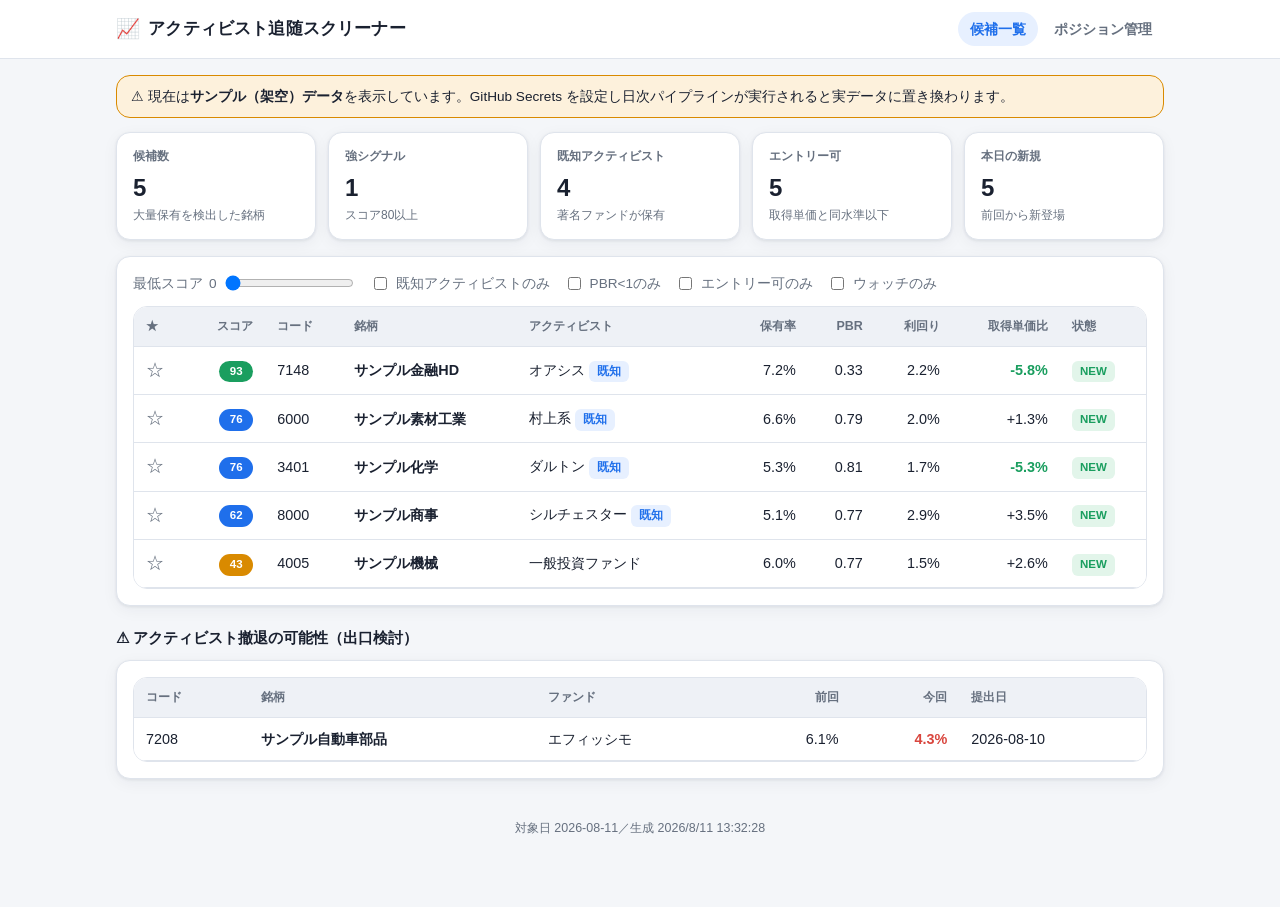
==== docs/index.html @ 2fc183f7 "feat: アクティビスト追随スクリーニング＆ダッシュボード一式 - Python日次パイプライン: EDINET(大量保有)/J-Quants(財務)/Stooq・Yahoo(株価) 取得 - ルー" ====
<!DOCTYPE html>
<html lang="ja">
<head>
  <meta charset="utf-8" />
  <meta name="viewport" content="width=device-width, initial-scale=1" />
  <title>アクティビスト追随スクリーナー</title>
  <link rel="stylesheet" href="./css/styles.css" />
</head>
<body>
  <header class="appbar" id="appbar"></header>
  <main class="wrap">
    <div id="banner"></div>

    <section class="tiles" id="tiles"></section>

    <div class="card">
      <div class="filters">
        <label>最低スコア <span id="scoreVal">0</span>
          <input type="range" id="minScore" min="0" max="100" step="5" value="0" />
        </label>
        <label><input type="checkbox" id="onlyKnown" /> 既知アクティビストのみ</label>
        <label><input type="checkbox" id="onlyPbr" /> PBR&lt;1のみ</label>
        <label><input type="checkbox" id="onlyEntry" /> エントリー可のみ</label>
        <label><input type="checkbox" id="onlyWatch" /> ウォッチのみ</label>
      </div>
      <div class="table-scroll">
        <table id="tbl">
          <thead>
            <tr>
              <th class="l" data-k="star">★</th>
              <th data-k="score">スコア</th>
              <th class="l" data-k="code">コード</th>
              <th class="l" data-k="name">銘柄</th>
              <th class="l" data-k="fund">アクティビスト</th>
              <th data-k="holding_ratio">保有率</th>
              <th data-k="pbr">PBR</th>
              <th data-k="dividend_yield">利回り</th>
              <th data-k="deviation">取得単価比</th>
              <th class="l" data-k="status">状態</th>
            </tr>
          </thead>
          <tbody id="tbody"></tbody>
        </table>
      </div>
      <div id="emptyMsg"></div>
    </div>

    <section id="exits"></section>

    <p class="footer" id="footer"></p>
  </main>

  <script src="./js/app.js"></script>
  <script>
    let DATA = null, ROWS = [], sortKey = "score", sortDir = -1;

    function deviation(c){ return c.derived.deviation_from_acq; }

    function passFilters(c){
      const minScore = +document.getElementById("minScore").value;
      if (c.signal.score < minScore) return false;
      if (document.getElementById("onlyKnown").checked && !c.activist.is_known) return false;
      if (document.getElementById("onlyPbr").checked && !(c.derived.pbr !== null && c.derived.pbr < 1)) return false;
      if (document.getElementById("onlyEntry").checked && !c.signal.filters.entry_ok) return false;
      if (document.getElementById("onlyWatch").checked && !isWatched(c.code)) return false;
      return true;
    }

    function sortRows(rows){
      const get = {
        score: c=>c.signal.score, code: c=>c.code, name: c=>c.name, fund: c=>c.activist.fund,
        holding_ratio: c=>c.activist.holding_ratio||0, pbr: c=>c.derived.pbr??999,
        dividend_yield: c=>c.derived.dividend_yield??999, deviation: c=>deviation(c)??999,
        status: c=>c.status, star: c=>isWatched(c.code)?0:1,
      }[sortKey] || (c=>c.signal.score);
      return rows.slice().sort((a,b)=>{
        const va=get(a), vb=get(b);
        if (va<vb) return -1*sortDir; if (va>vb) return 1*sortDir; return 0;
      });
    }

    function render(){
      const rows = sortRows(ROWS.filter(passFilters));
      const tb = document.getElementById("tbody");
      tb.innerHTML = rows.map(c=>{
        const dev = deviation(c);
        const devTxt = dev===null? "—" : (dev<=0? `<span class="pl-pos">${fmtPct(dev)}</span>` : `+${fmtPct(dev)}`);
        return `<tr data-code="${c.code}">
          <td class="l"><span class="star ${isWatched(c.code)?'on':''}" data-star="${c.code}">${isWatched(c.code)?'★':'☆'}</span></td>
          <td>${scoreBadge(c.signal.score)}</td>
          <td class="l">${c.code}</td>
          <td class="l name">${c.name}</td>
          <td class="l">${c.activist.fund||'—'} ${c.activist.is_known?'<span class="chip known">既知</span>':''}</td>
          <td>${fmtPct(c.activist.holding_ratio)}</td>
          <td>${fmt2(c.derived.pbr)}</td>
          <td>${fmtPct(c.derived.dividend_yield)}</td>
          <td>${devTxt}</td>
          <td class="l">${statusChip(c.status)}</td>
        </tr>`;
      }).join("");
      document.getElementById("emptyMsg").innerHTML = rows.length? "" : `<div class="empty">条件に合う銘柄がありません。フィルタを緩めてください。</div>`;

      tb.querySelectorAll("tr").forEach(tr=>{
        tr.addEventListener("click", e=>{
          if (e.target.dataset.star!==undefined) return;
          location.href = "stock.html?code=" + tr.dataset.code;
        });
      });
      tb.querySelectorAll("[data-star]").forEach(s=>{
        s.addEventListener("click", e=>{ e.stopPropagation(); toggleWatch(s.dataset.star); render(); });
      });
    }

    function renderTiles(){
      const cs = ROWS;
      const strong = cs.filter(c=>c.signal.score>=80).length;
      const known = cs.filter(c=>c.activist.is_known).length;
      const entry = cs.filter(c=>c.signal.filters.entry_ok).length;
      const nu = cs.filter(c=>c.status==='NEW').length;
      document.getElementById("tiles").innerHTML = `
        ${tile("候補数", cs.length, "大量保有を検出した銘柄")}
        ${tile("強シグナル", strong, "スコア80以上")}
        ${tile("既知アクティビスト", known, "著名ファンドが保有")}
        ${tile("エントリー可", entry, "取得単価と同水準以下")}
        ${tile("本日の新規", nu, "前回から新登場")}`;
    }
    function tile(k,v,sub){ return `<div class="tile"><div class="k">${k}</div><div class="v">${v}</div><div class="sub">${sub}</div></div>`; }

    function renderExits(){
      const ex = DATA.activist_exits||[];
      if(!ex.length){ document.getElementById("exits").innerHTML=""; return; }
      document.getElementById("exits").innerHTML = `
        <div class="section-title">⚠ アクティビスト撤退の可能性（出口検討）</div>
        <div class="card"><div class="table-scroll"><table>
          <thead><tr><th class="l">コード</th><th class="l">銘柄</th><th class="l">ファンド</th><th>前回</th><th>今回</th><th class="l">提出日</th></tr></thead>
          <tbody>${ex.map(e=>`<tr><td class="l">${e.code}</td><td class="l name">${e.name}</td><td class="l">${e.fund}</td><td>${fmtPct(e.prev_ratio)}</td><td><span class="pl-neg">${fmtPct(e.new_ratio)}</span></td><td class="l">${e.filing_date||'—'}</td></tr>`).join("")}</tbody>
        </table></div></div>`;
    }

    function bindFilters(){
      const ids=["onlyKnown","onlyPbr","onlyEntry","onlyWatch"];
      ids.forEach(id=>document.getElementById(id).addEventListener("change", render));
      const ms=document.getElementById("minScore");
      ms.addEventListener("input", ()=>{ document.getElementById("scoreVal").textContent=ms.value; render(); });
      document.querySelectorAll("#tbl thead th").forEach(th=>{
        th.addEventListener("click", ()=>{
          const k=th.dataset.k; if(k===sortKey) sortDir*=-1; else { sortKey=k; sortDir=(k==='code'||k==='name'||k==='fund'||k==='status')?1:-1; }
          render();
        });
      });
    }

    (async ()=>{
      renderHeader("index.html");
      try {
        DATA = await loadData();
        ROWS = DATA.candidates || [];
        document.getElementById("banner").innerHTML = sampleBanner(DATA);
        renderTiles(); renderExits(); bindFilters(); render();
        document.getElementById("footer").textContent =
          `対象日 ${DATA.as_of_date}／生成 ${new Date(DATA.generated_at).toLocaleString("ja-JP")}`;
      } catch(err){
        document.getElementById("banner").innerHTML = `<div class="banner info">データを読み込めませんでした。日次パイプラインがまだ実行されていない可能性があります。（${err.message}）</div>`;
      }
    })();
  </script>
</body>
</html>
---- docs/css/styles.css ----
/* ===== デザイントークン（ライト） ===== */
:root {
  --bg: #f4f6f9;
  --surface: #ffffff;
  --surface-2: #eef1f6;
  --border: #dfe4ec;
  --text: #1a2130;
  --text-muted: #66707f;
  --accent: #1f6feb;
  --accent-weak: #e7f0ff;
  --good: #1a9e5f;
  --good-weak: #e2f5ea;
  --warn: #d98a00;
  --warn-weak: #fdf1dc;
  --bad: #d9463e;
  --bad-weak: #fbe6e5;
  --shadow: 0 1px 3px rgba(20, 30, 50, .08), 0 4px 16px rgba(20, 30, 50, .05);
  --radius: 14px;
  --maxw: 1080px;
}
@media (prefers-color-scheme: dark) {
  :root:not([data-theme="light"]) {
    --bg: #0d1117;
    --surface: #161b22;
    --surface-2: #1c232d;
    --border: #2b333d;
    --text: #e6edf3;
    --text-muted: #8b97a6;
    --accent: #4c8dff;
    --accent-weak: #17263f;
    --good: #3fb984;
    --good-weak: #12271d;
    --warn: #e0a53a;
    --warn-weak: #2a2213;
    --bad: #f0655d;
    --bad-weak: #2a1614;
    --shadow: 0 1px 3px rgba(0, 0, 0, .4), 0 6px 20px rgba(0, 0, 0, .3);
  }
}
:root[data-theme="dark"] {
  --bg: #0d1117;
  --surface: #161b22;
  --surface-2: #1c232d;
  --border: #2b333d;
  --text: #e6edf3;
  --text-muted: #8b97a6;
  --accent: #4c8dff;
  --accent-weak: #17263f;
  --good: #3fb984;
  --good-weak: #12271d;
  --warn: #e0a53a;
  --warn-weak: #2a2213;
  --bad: #f0655d;
  --bad-weak: #2a1614;
  --shadow: 0 1px 3px rgba(0, 0, 0, .4), 0 6px 20px rgba(0, 0, 0, .3);
}

* { box-sizing: border-box; }
html, body { margin: 0; padding: 0; }
body {
  background: var(--bg);
  color: var(--text);
  font-family: -apple-system, BlinkMacSystemFont, "Hiragino Sans", "Noto Sans JP", "Segoe UI", Roboto, sans-serif;
  line-height: 1.55;
  -webkit-text-size-adjust: 100%;
}
a { color: var(--accent); text-decoration: none; }
a:hover { text-decoration: underline; }

/* ===== ヘッダ ===== */
.appbar {
  position: sticky; top: 0; z-index: 20;
  background: var(--surface);
  border-bottom: 1px solid var(--border);
  backdrop-filter: saturate(1.4) blur(6px);
}
.appbar-inner {
  max-width: var(--maxw); margin: 0 auto; padding: 12px 16px;
  display: flex; align-items: center; gap: 12px; flex-wrap: wrap;
}
.brand { font-weight: 800; font-size: 1.05rem; letter-spacing: .01em; display: flex; align-items: center; gap: 8px; }
.brand .logo { font-size: 1.2rem; }
.nav { display: flex; gap: 4px; margin-left: auto; flex-wrap: wrap; }
.nav a {
  padding: 6px 12px; border-radius: 999px; color: var(--text-muted);
  font-size: .9rem; font-weight: 600;
}
.nav a.active { background: var(--accent-weak); color: var(--accent); }
.nav a:hover { text-decoration: none; background: var(--surface-2); }

.wrap { max-width: var(--maxw); margin: 0 auto; padding: 16px; }

/* ===== 概況タイル ===== */
.tiles { display: grid; grid-template-columns: repeat(auto-fit, minmax(150px, 1fr)); gap: 12px; margin-bottom: 16px; }
.tile { background: var(--surface); border: 1px solid var(--border); border-radius: var(--radius); padding: 14px 16px; box-shadow: var(--shadow); }
.tile .k { color: var(--text-muted); font-size: .78rem; font-weight: 600; }
.tile .v { font-size: 1.5rem; font-weight: 800; margin-top: 2px; }
.tile .sub { color: var(--text-muted); font-size: .75rem; }

/* ===== バナー ===== */
.banner { border-radius: var(--radius); padding: 10px 14px; font-size: .85rem; margin-bottom: 14px; border: 1px solid var(--border); }
.banner.sample { background: var(--warn-weak); border-color: var(--warn); color: var(--text); }
.banner.info { background: var(--accent-weak); border-color: var(--accent); }

/* ===== カード ===== */
.card { background: var(--surface); border: 1px solid var(--border); border-radius: var(--radius); box-shadow: var(--shadow); padding: 16px; margin-bottom: 16px; }
.card h2 { margin: 0 0 12px; font-size: 1rem; }
.section-title { font-size: .95rem; font-weight: 700; margin: 20px 0 10px; color: var(--text); }

/* ===== フィルタバー ===== */
.filters { display: flex; flex-wrap: wrap; gap: 10px 14px; align-items: center; margin-bottom: 12px; }
.filters label { font-size: .85rem; color: var(--text-muted); display: inline-flex; align-items: center; gap: 6px; }
.filters input[type="range"] { vertical-align: middle; }
.filters select, .filters input[type="number"], .field input, .field select {
  background: var(--surface); color: var(--text); border: 1px solid var(--border);
  border-radius: 8px; padding: 6px 8px; font-size: .9rem;
}

/* ===== テーブル ===== */
.table-scroll { overflow-x: auto; border-radius: var(--radius); border: 1px solid var(--border); }
table { width: 100%; border-collapse: collapse; background: var(--surface); font-size: .9rem; }
th, td { padding: 10px 12px; text-align: right; white-space: nowrap; border-bottom: 1px solid var(--border); }
th:first-child, td:first-child, th.l, td.l { text-align: left; }
thead th { background: var(--surface-2); color: var(--text-muted); font-size: .78rem; font-weight: 700; position: sticky; top: 0; cursor: pointer; user-select: none; }
tbody tr { cursor: pointer; }
tbody tr:hover { background: var(--surface-2); }
td.name { font-weight: 600; }
.muted { color: var(--text-muted); }

/* ===== バッジ ===== */
.badge { display: inline-block; padding: 2px 8px; border-radius: 999px; font-size: .72rem; font-weight: 700; }
.score-badge { min-width: 34px; text-align: center; color: #fff; }
.chip { display: inline-block; padding: 2px 8px; border-radius: 6px; font-size: .72rem; font-weight: 700; background: var(--surface-2); color: var(--text-muted); }
.chip.known { background: var(--accent-weak); color: var(--accent); }
.chip.new { background: var(--good-weak); color: var(--good); }
.chip.changed { background: var(--warn-weak); color: var(--warn); }
.chip.exit { background: var(--bad-weak); color: var(--bad); }
.chip.ok { background: var(--good-weak); color: var(--good); }
.chip.ng { background: var(--surface-2); color: var(--text-muted); }

/* ===== 詳細ページ ===== */
.detail-head { display: flex; align-items: baseline; gap: 12px; flex-wrap: wrap; margin-bottom: 4px; }
.detail-head .code { color: var(--text-muted); font-weight: 700; }
.detail-head h1 { font-size: 1.4rem; margin: 0; }
.metrics { display: grid; grid-template-columns: repeat(auto-fit, minmax(140px, 1fr)); gap: 12px; }
.metric { background: var(--surface-2); border-radius: 10px; padding: 12px; }
.metric .k { font-size: .75rem; color: var(--text-muted); font-weight: 600; }
.metric .v { font-size: 1.25rem; font-weight: 800; }
.reasons { list-style: none; padding: 0; margin: 0; }
.reasons li { padding: 8px 12px; background: var(--good-weak); border-left: 3px solid var(--good); border-radius: 6px; margin-bottom: 6px; font-size: .9rem; }
.kv { display: grid; grid-template-columns: max-content 1fr; gap: 6px 16px; font-size: .9rem; }
.kv dt { color: var(--text-muted); }
.kv dd { margin: 0; font-weight: 600; }

/* ===== ボタン・フォーム ===== */
.btn { display: inline-flex; align-items: center; gap: 6px; background: var(--accent); color: #fff; border: none; border-radius: 8px; padding: 8px 14px; font-weight: 700; font-size: .9rem; cursor: pointer; }
.btn:hover { filter: brightness(1.05); text-decoration: none; }
.btn.secondary { background: var(--surface-2); color: var(--text); border: 1px solid var(--border); }
.btn.small { padding: 4px 10px; font-size: .8rem; }
.field { display: flex; flex-direction: column; gap: 4px; }
.field label { font-size: .78rem; color: var(--text-muted); font-weight: 600; }
.form-grid { display: grid; grid-template-columns: repeat(auto-fit, minmax(120px, 1fr)); gap: 12px; align-items: end; }

.star { cursor: pointer; color: var(--text-muted); font-size: 1.1rem; }
.star.on { color: var(--warn); }

.empty { text-align: center; color: var(--text-muted); padding: 40px 16px; }
.footer { text-align: center; color: var(--text-muted); font-size: .78rem; padding: 24px 16px 40px; }
.pl-pos { color: var(--good); font-weight: 700; }
.pl-neg { color: var(--bad); font-weight: 700; }

canvas { max-width: 100%; }
@media (max-width: 640px) {
  .nav a { padding: 6px 10px; font-size: .82rem; }
  .brand { font-size: .95rem; }
}
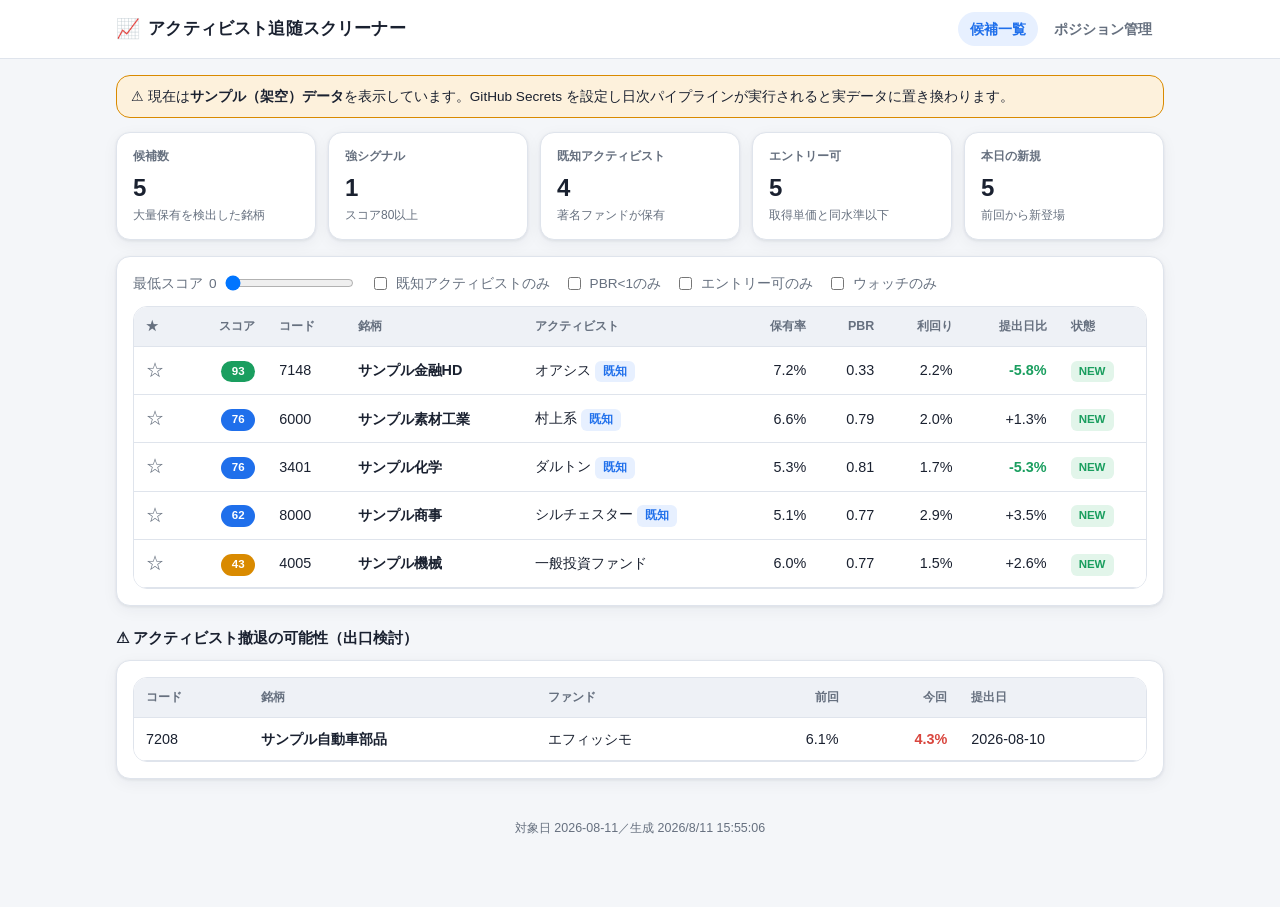
==== commit 64f8a930: "feat: 価格チャートに大量保有の提出タイミングを可視化 - 約1年の日次価格履歴を取得・保存(prices.py)、提出日株価と現在との差分を計算 - 詳細ページをSVGチャート化: 株価推移＋提" ====
--- a/docs/index.html
+++ b/docs/index.html
@@ -35,7 +35,7 @@
               <th data-k="holding_ratio">保有率</th>
               <th data-k="pbr">PBR</th>
               <th data-k="dividend_yield">利回り</th>
-              <th data-k="deviation">取得単価比</th>
+              <th data-k="deviation">提出日比</th>
               <th class="l" data-k="status">状態</th>
             </tr>
           </thead>
@@ -54,7 +54,7 @@
   <script>
     let DATA = null, ROWS = [], sortKey = "score", sortDir = -1;
 
-    function deviation(c){ return c.derived.deviation_from_acq; }
+    function deviation(c){ return c.derived.deviation_from_filing; }
 
     function passFilters(c){
       const minScore = +document.getElementById("minScore").value;
--- a/docs/css/styles.css
+++ b/docs/css/styles.css
@@ -170,6 +170,27 @@
 .pl-neg { color: var(--bad); font-weight: 700; }
 
 canvas { max-width: 100%; }
+
+/* ===== 価格チャート周り ===== */
+.filing-summary { display: grid; grid-template-columns: repeat(auto-fit, minmax(120px, 1fr)); gap: 10px; margin-bottom: 8px; }
+.fs-item { background: var(--surface-2); border-radius: 10px; padding: 10px 12px; }
+.fs-item .k { font-size: .72rem; color: var(--text-muted); font-weight: 600; }
+.fs-item .v { font-size: 1.15rem; font-weight: 800; }
+.chart-scroll { width: 100%; overflow-x: auto; }
+.chart-scroll svg { min-width: 520px; display: block; }
+.legend { display: flex; flex-wrap: wrap; gap: 14px; margin-top: 10px; font-size: .78rem; color: var(--text-muted); }
+.legend .lg { display: inline-flex; align-items: center; gap: 6px; }
+.legend .sw { width: 16px; height: 3px; border-radius: 2px; display: inline-block; }
+.legend .sw.dash { background-image: repeating-linear-gradient(90deg, currentColor 0 4px, transparent 4px 7px); }
+
+/* ===== サブスコア横棒 ===== */
+.bars { display: flex; flex-direction: column; gap: 6px; }
+.bar-row { display: grid; grid-template-columns: 92px 1fr 28px; align-items: center; gap: 8px; font-size: .82rem; }
+.bar-row .bl { color: var(--text-muted); }
+.bar-row .bt { background: var(--surface-2); border-radius: 6px; height: 10px; overflow: hidden; }
+.bar-row .bf { display: block; height: 100%; background: var(--accent); border-radius: 6px; }
+.bar-row .bv { text-align: right; font-weight: 700; color: var(--text-muted); }
+
 @media (max-width: 640px) {
   .nav a { padding: 6px 10px; font-size: .82rem; }
   .brand { font-size: .95rem; }
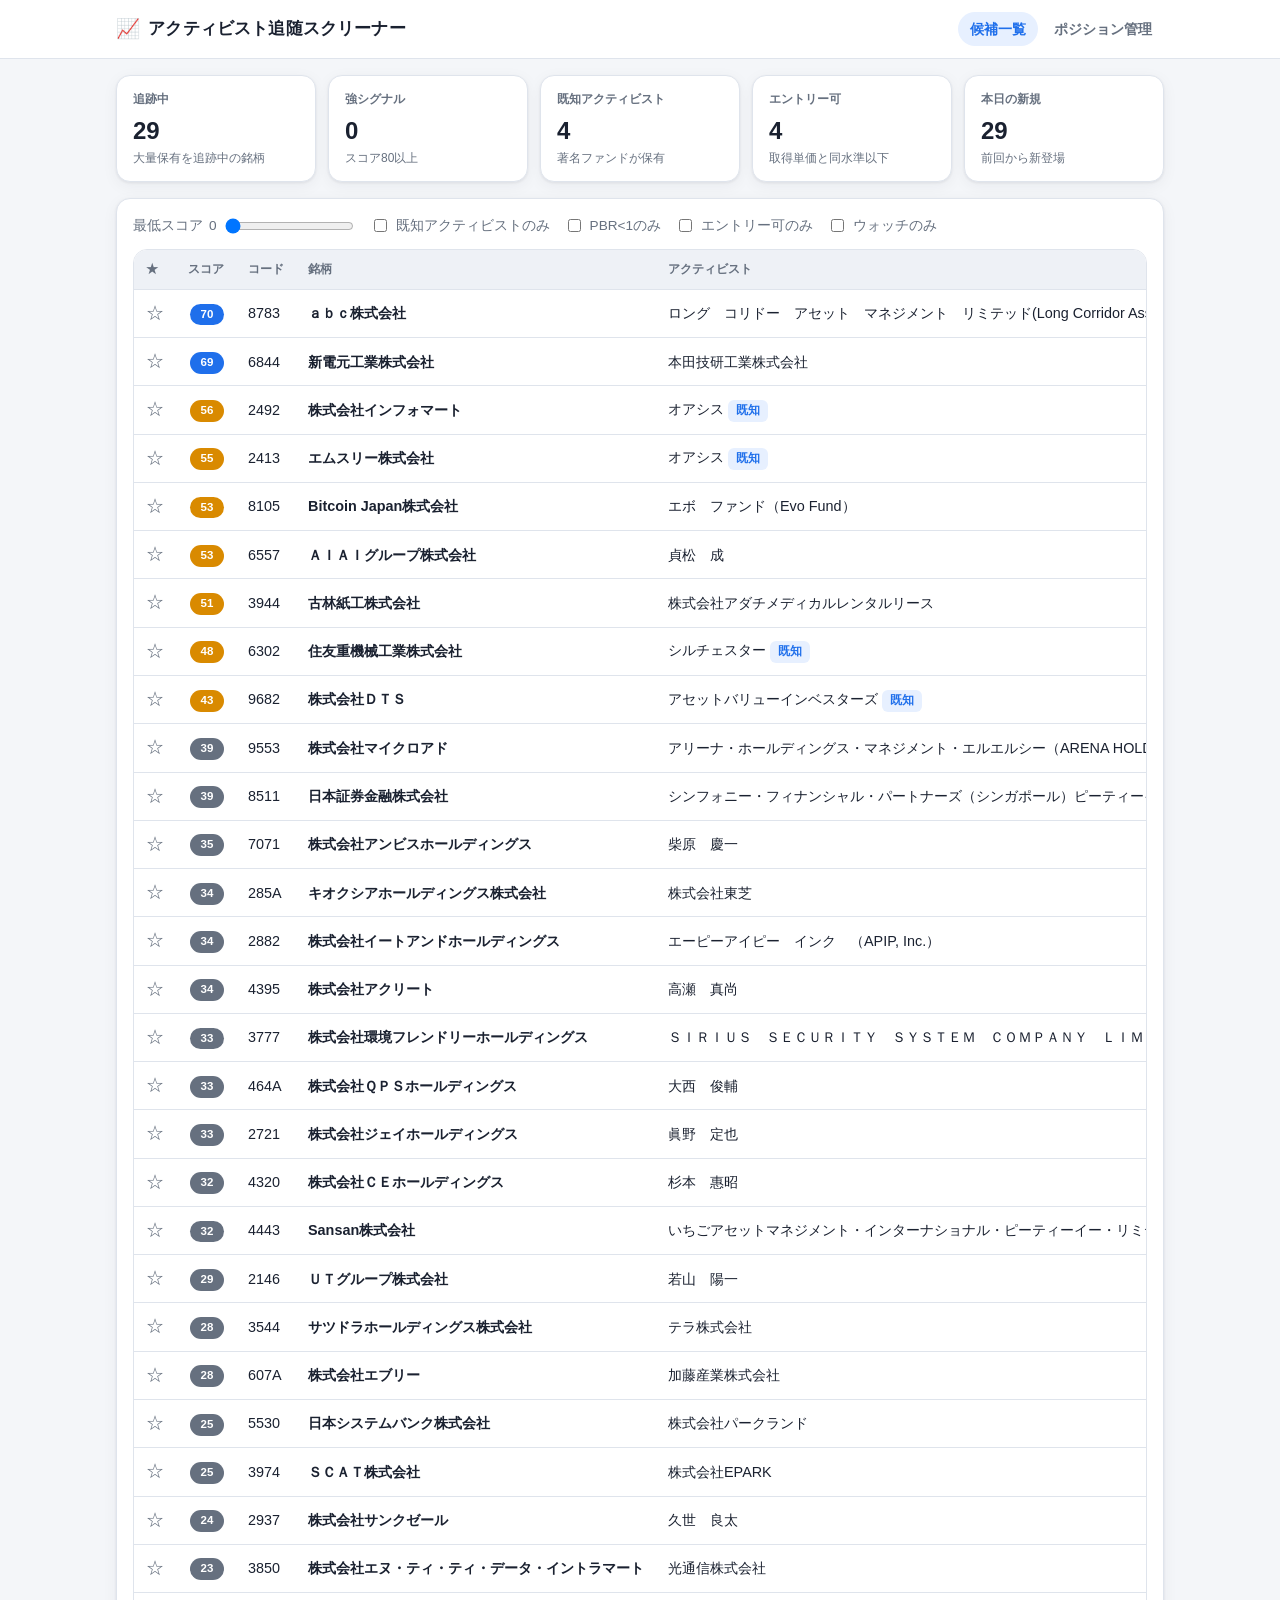
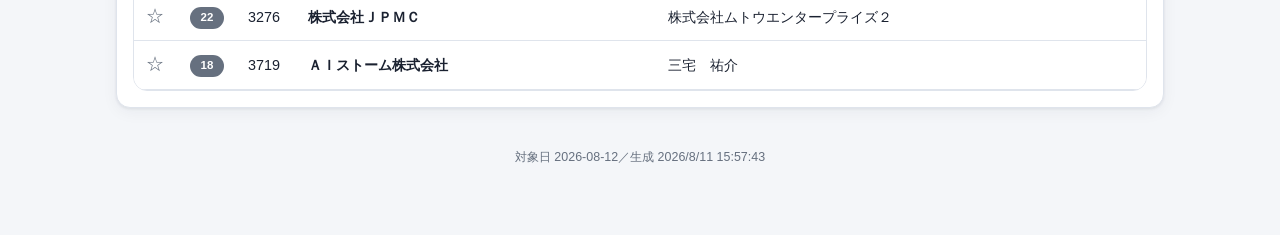
==== commit a8a6af2e: "feat: 大量保有銘柄の追跡継続（提出後90日）で取得水準への接近を可視化 - 永続ストア docs/data/tracked.json を新設(track.py)。提出日の株価を固定し   現在値" ====
--- a/docs/index.html
+++ b/docs/index.html
@@ -118,7 +118,7 @@
       const entry = cs.filter(c=>c.signal.filters.entry_ok).length;
       const nu = cs.filter(c=>c.status==='NEW').length;
       document.getElementById("tiles").innerHTML = `
-        ${tile("候補数", cs.length, "大量保有を検出した銘柄")}
+        ${tile("追跡中", cs.length, "大量保有を追跡中の銘柄")}
         ${tile("強シグナル", strong, "スコア80以上")}
         ${tile("既知アクティビスト", known, "著名ファンドが保有")}
         ${tile("エントリー可", entry, "取得単価と同水準以下")}
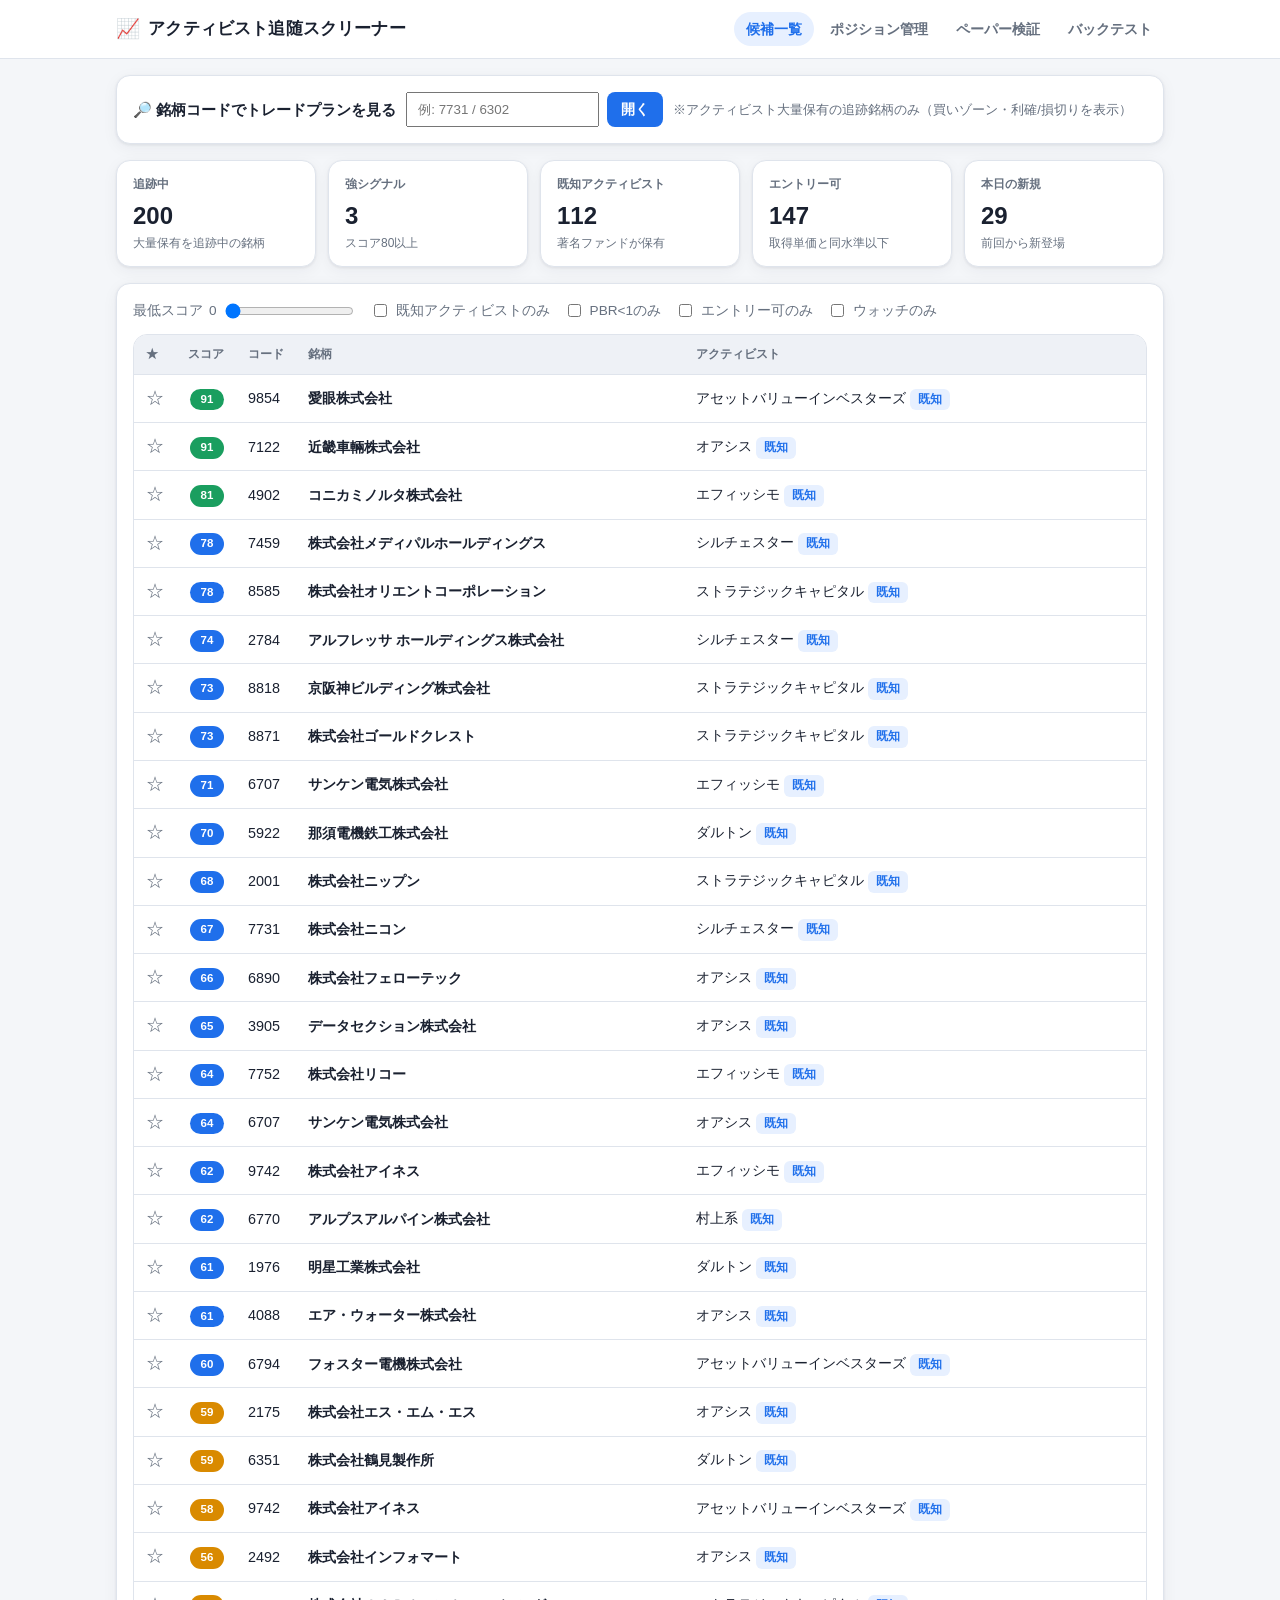
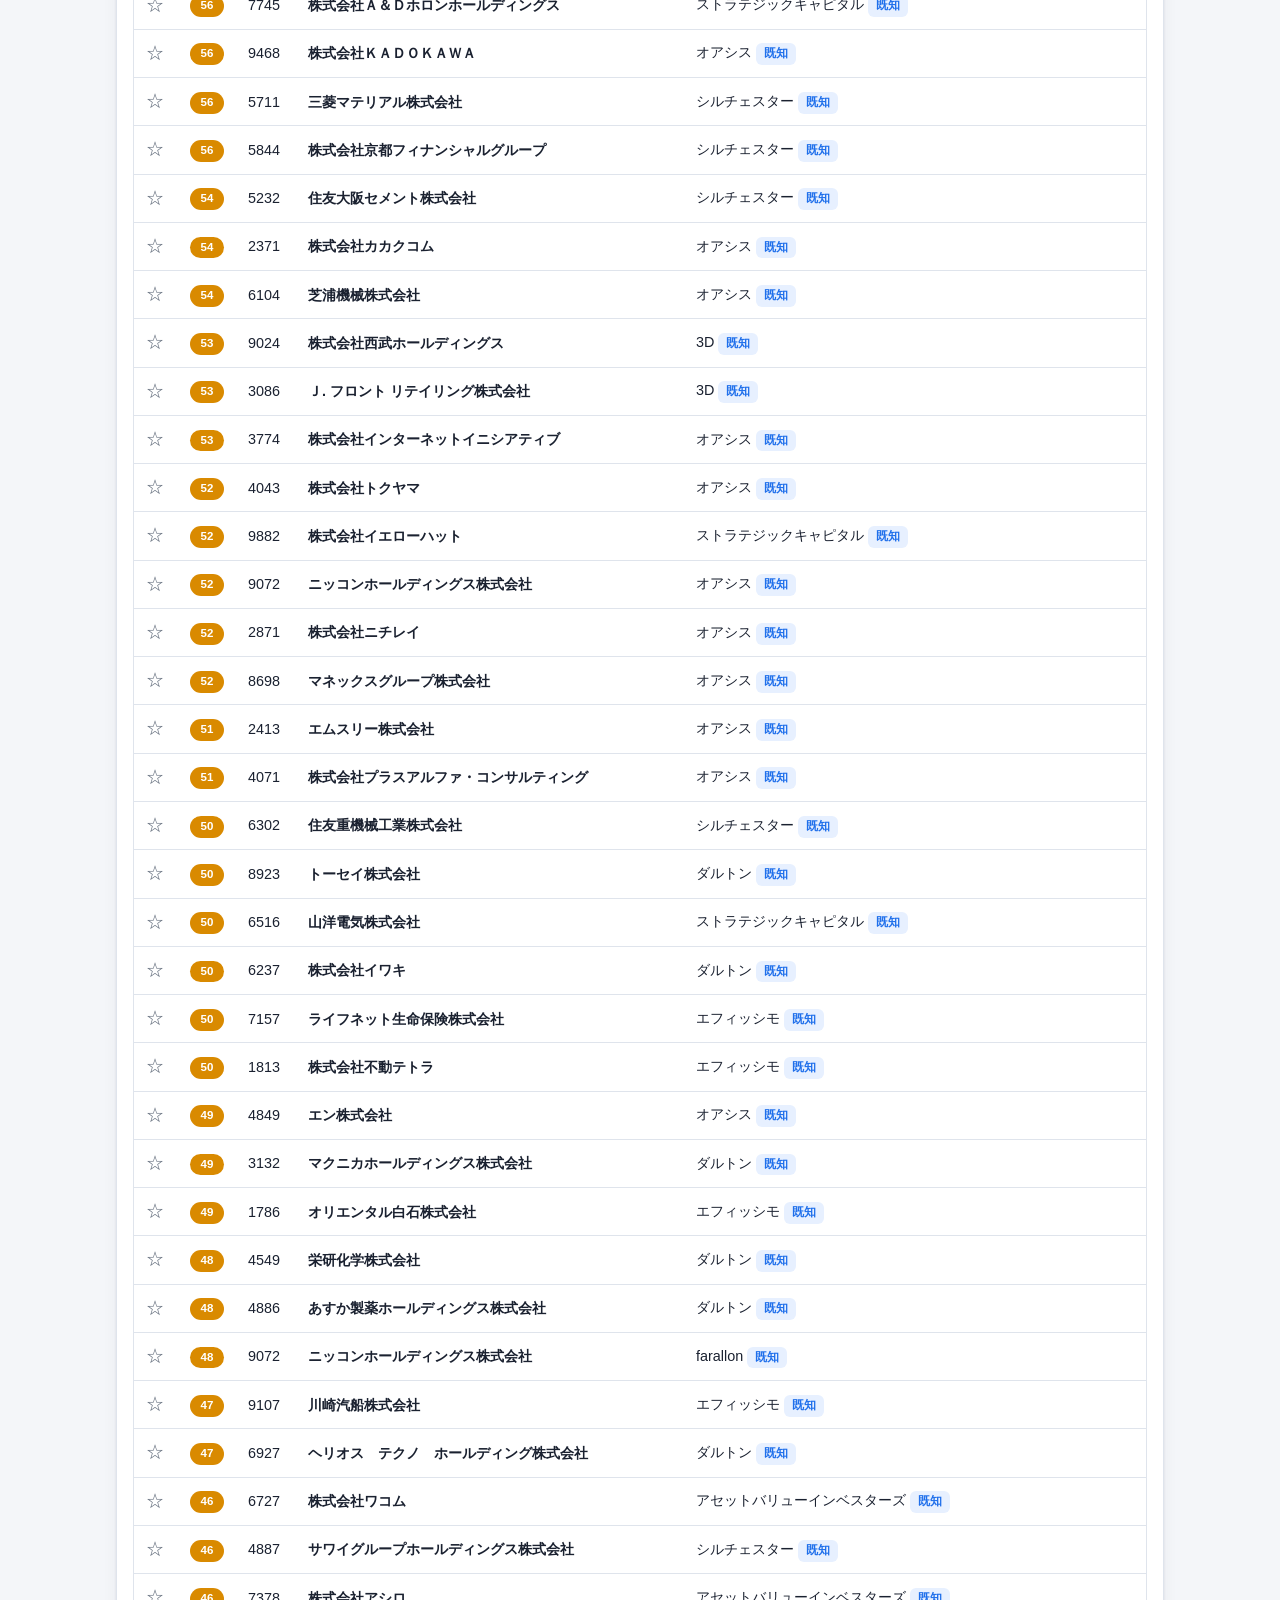
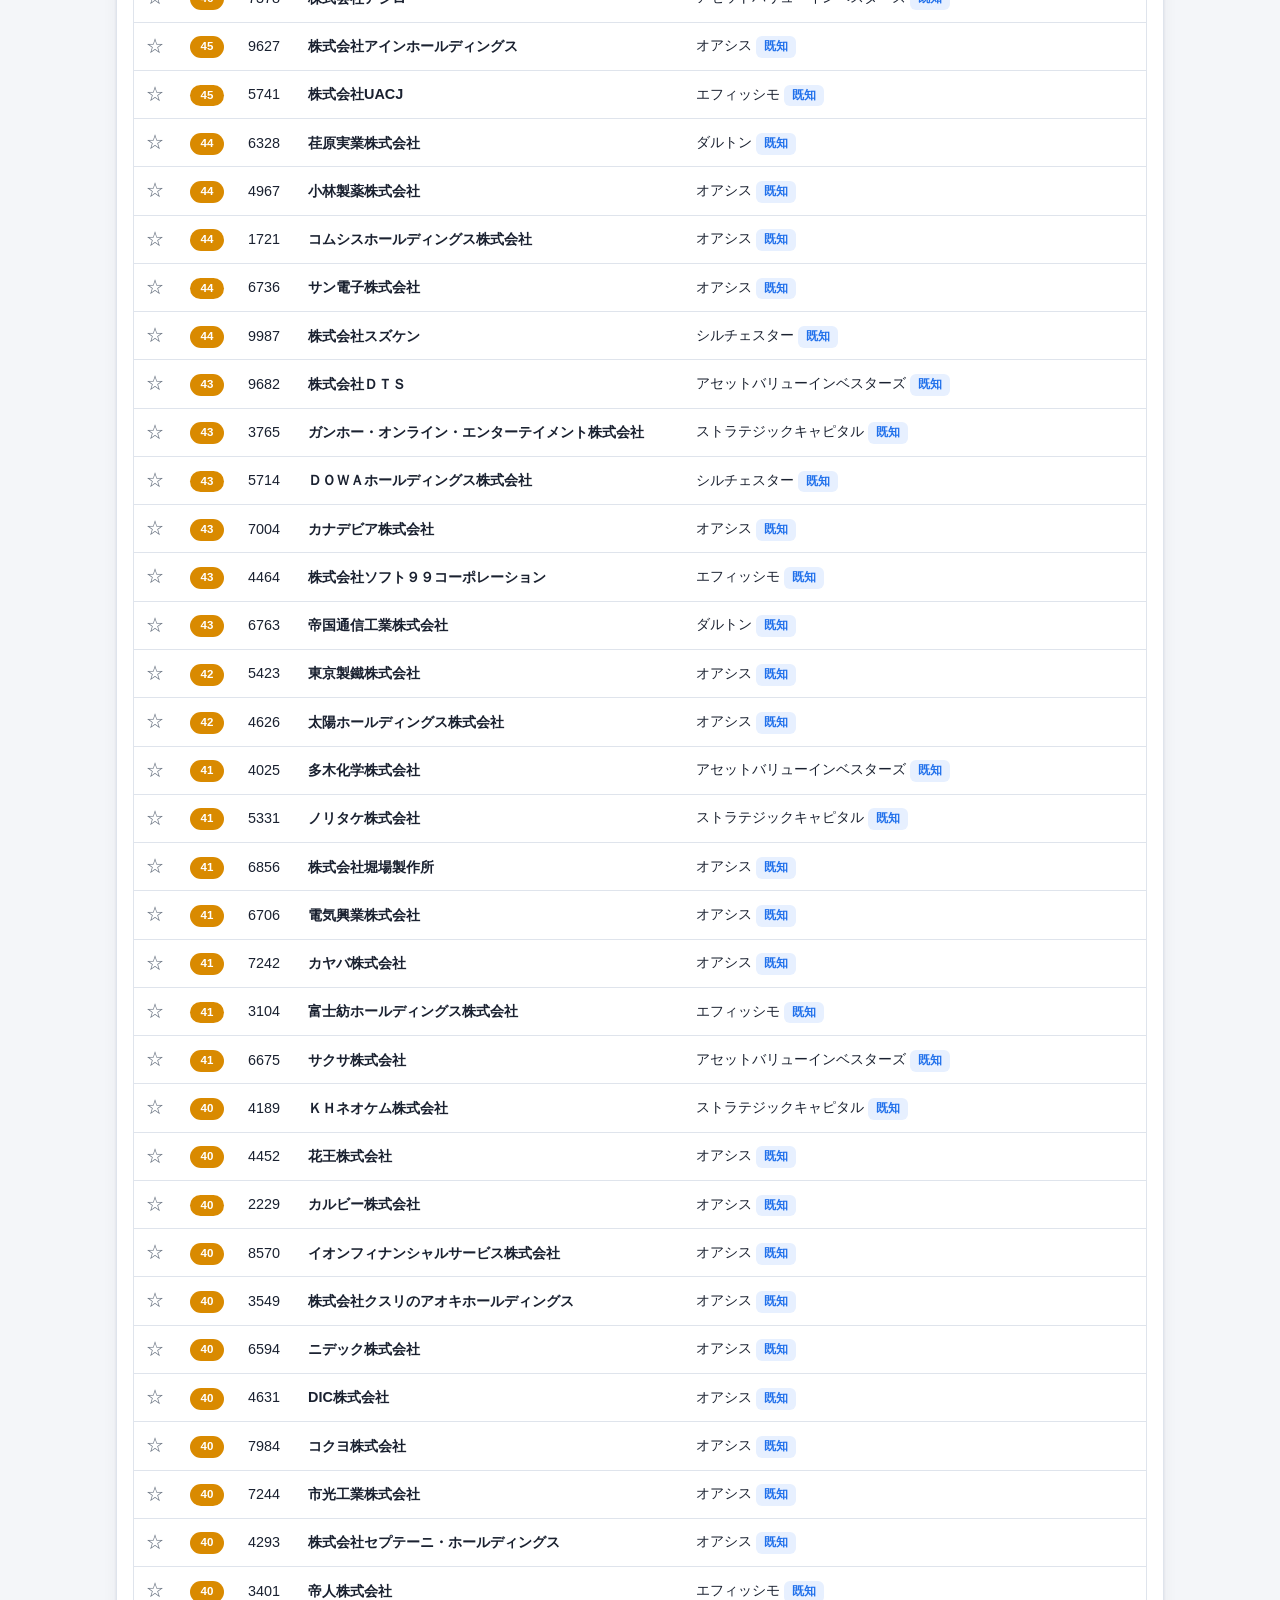
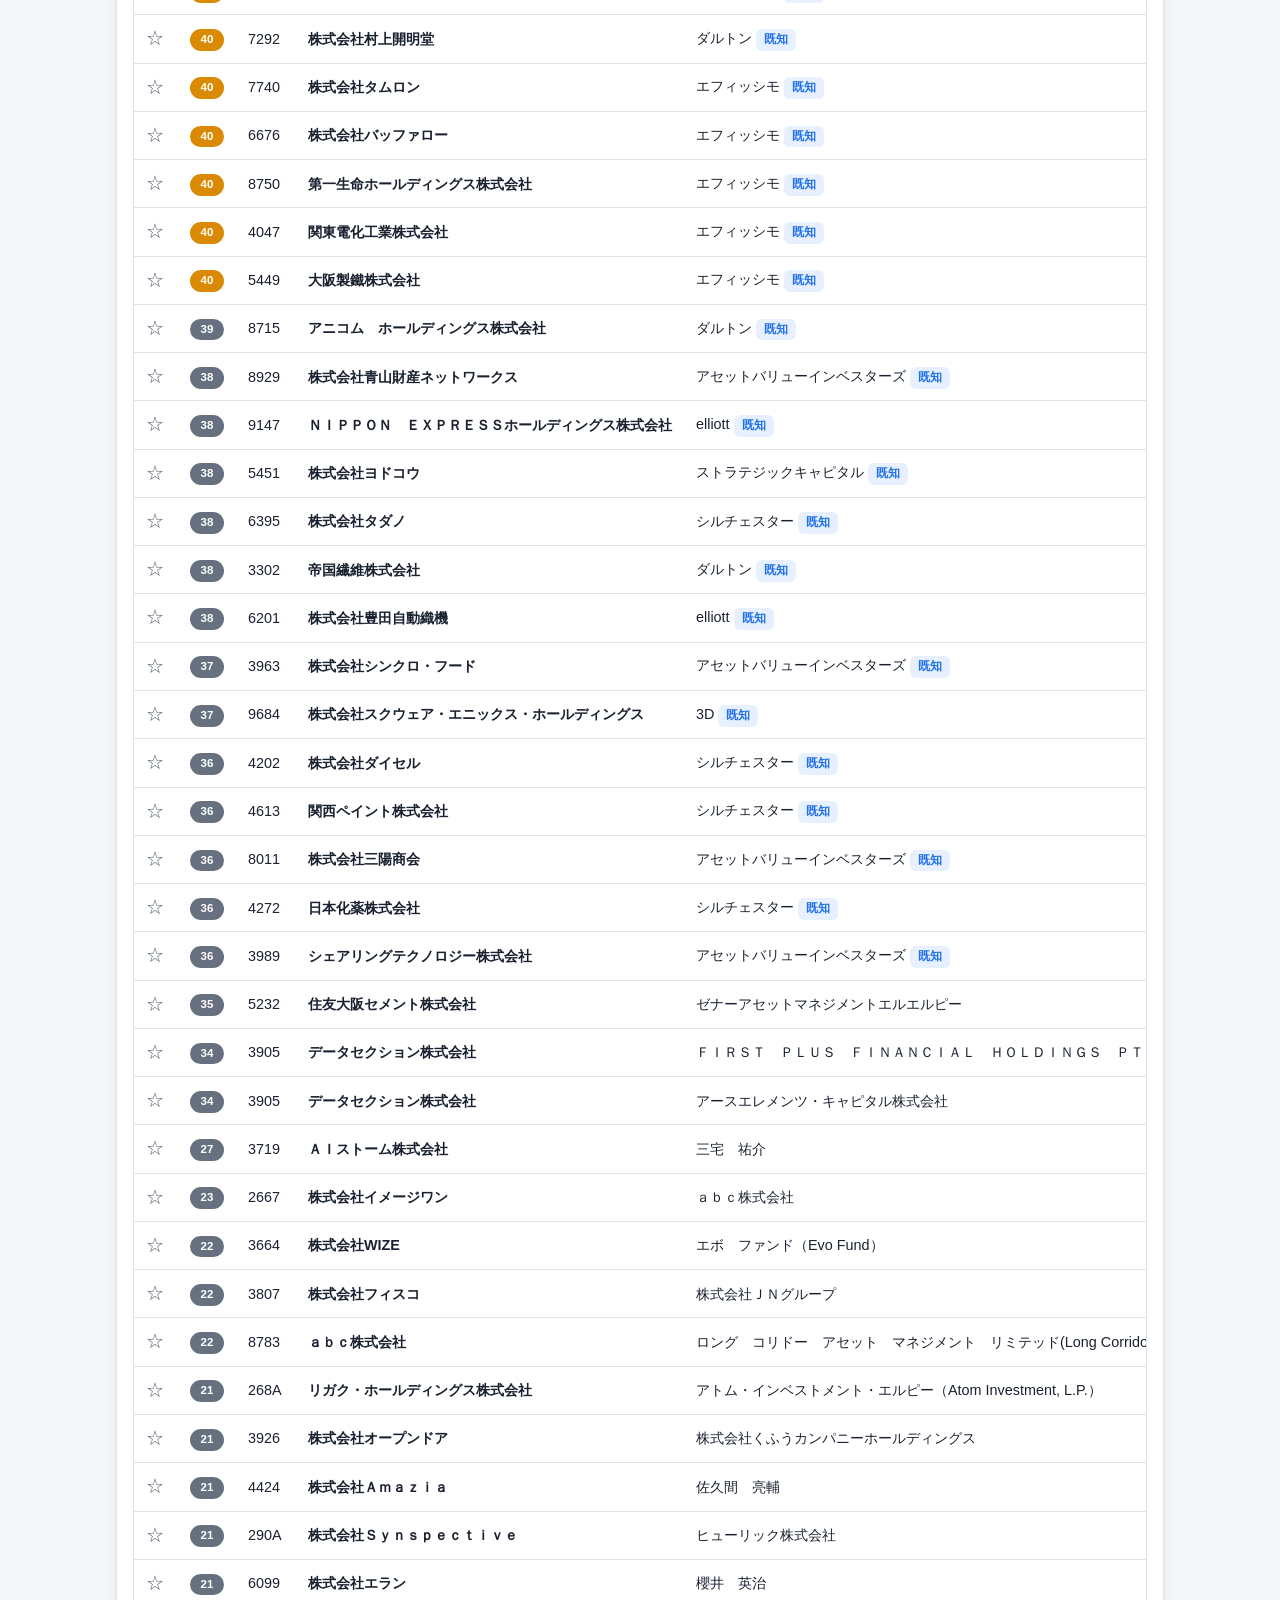
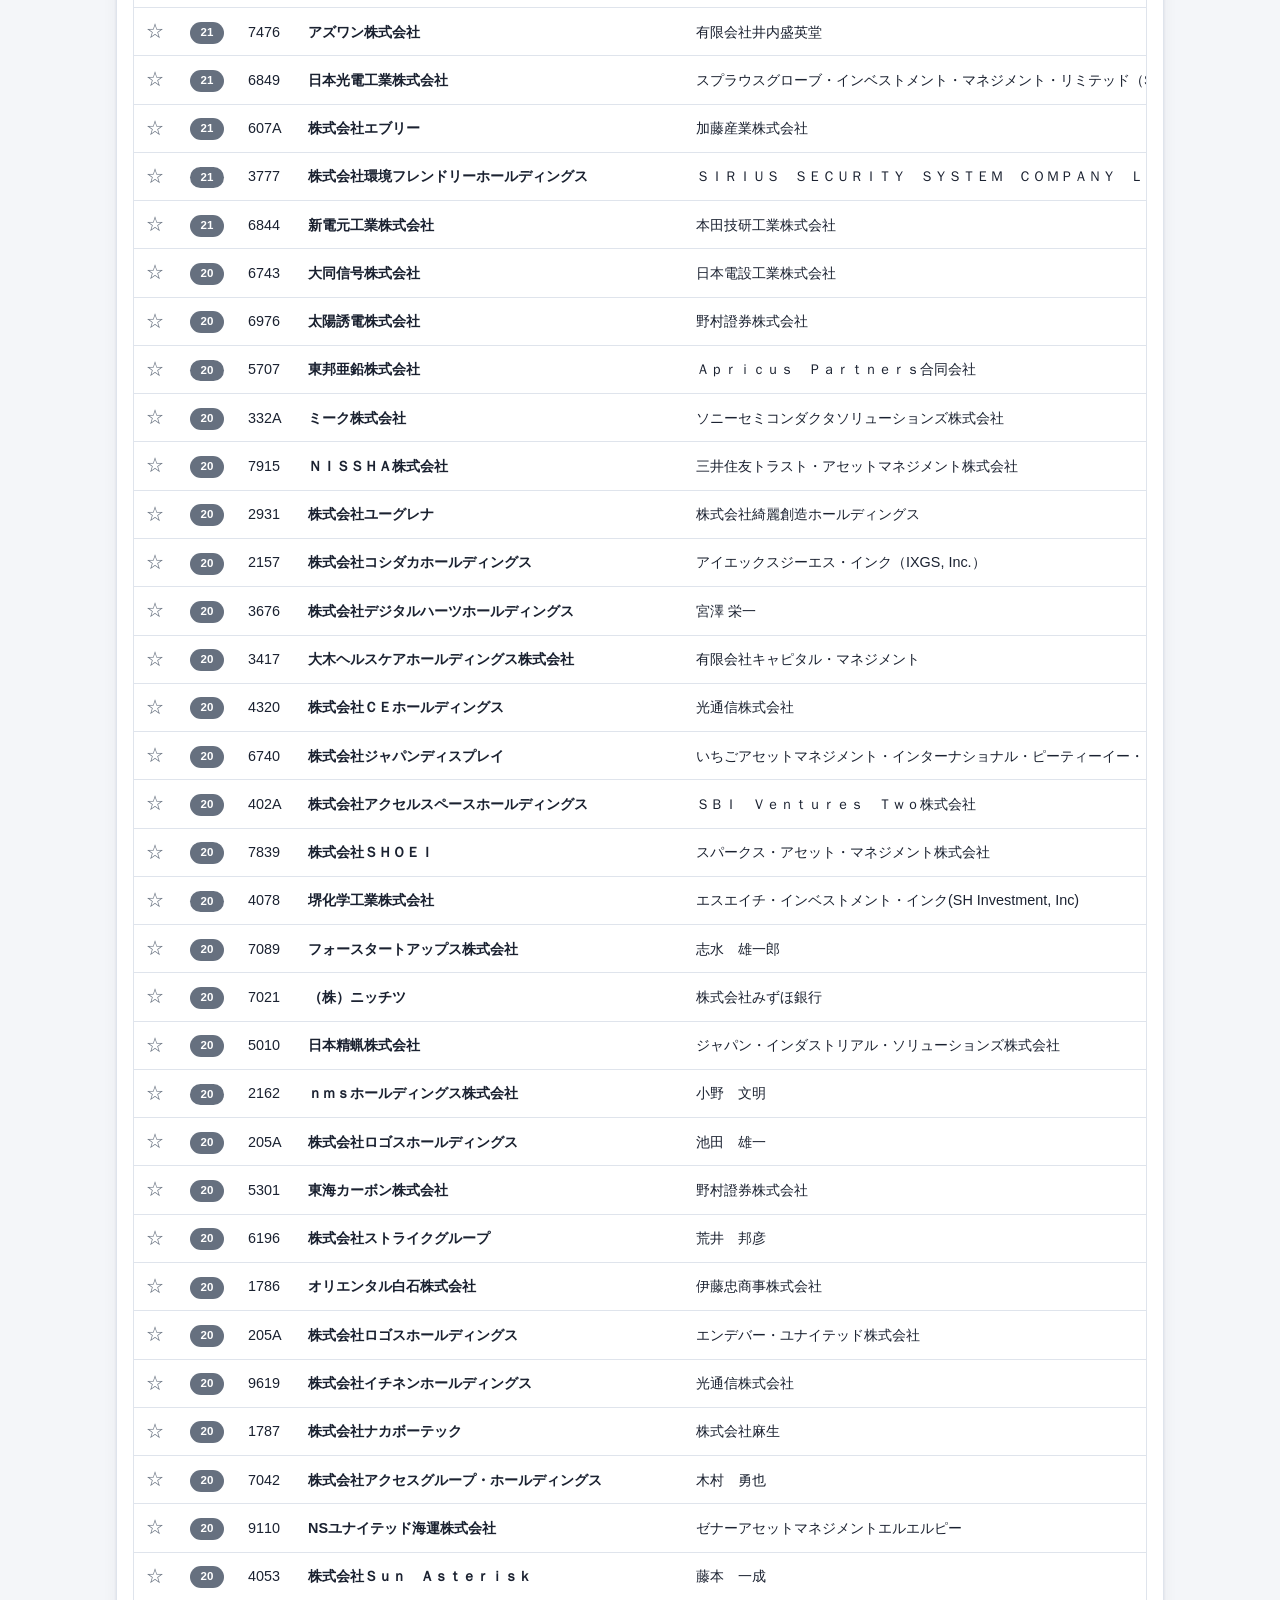
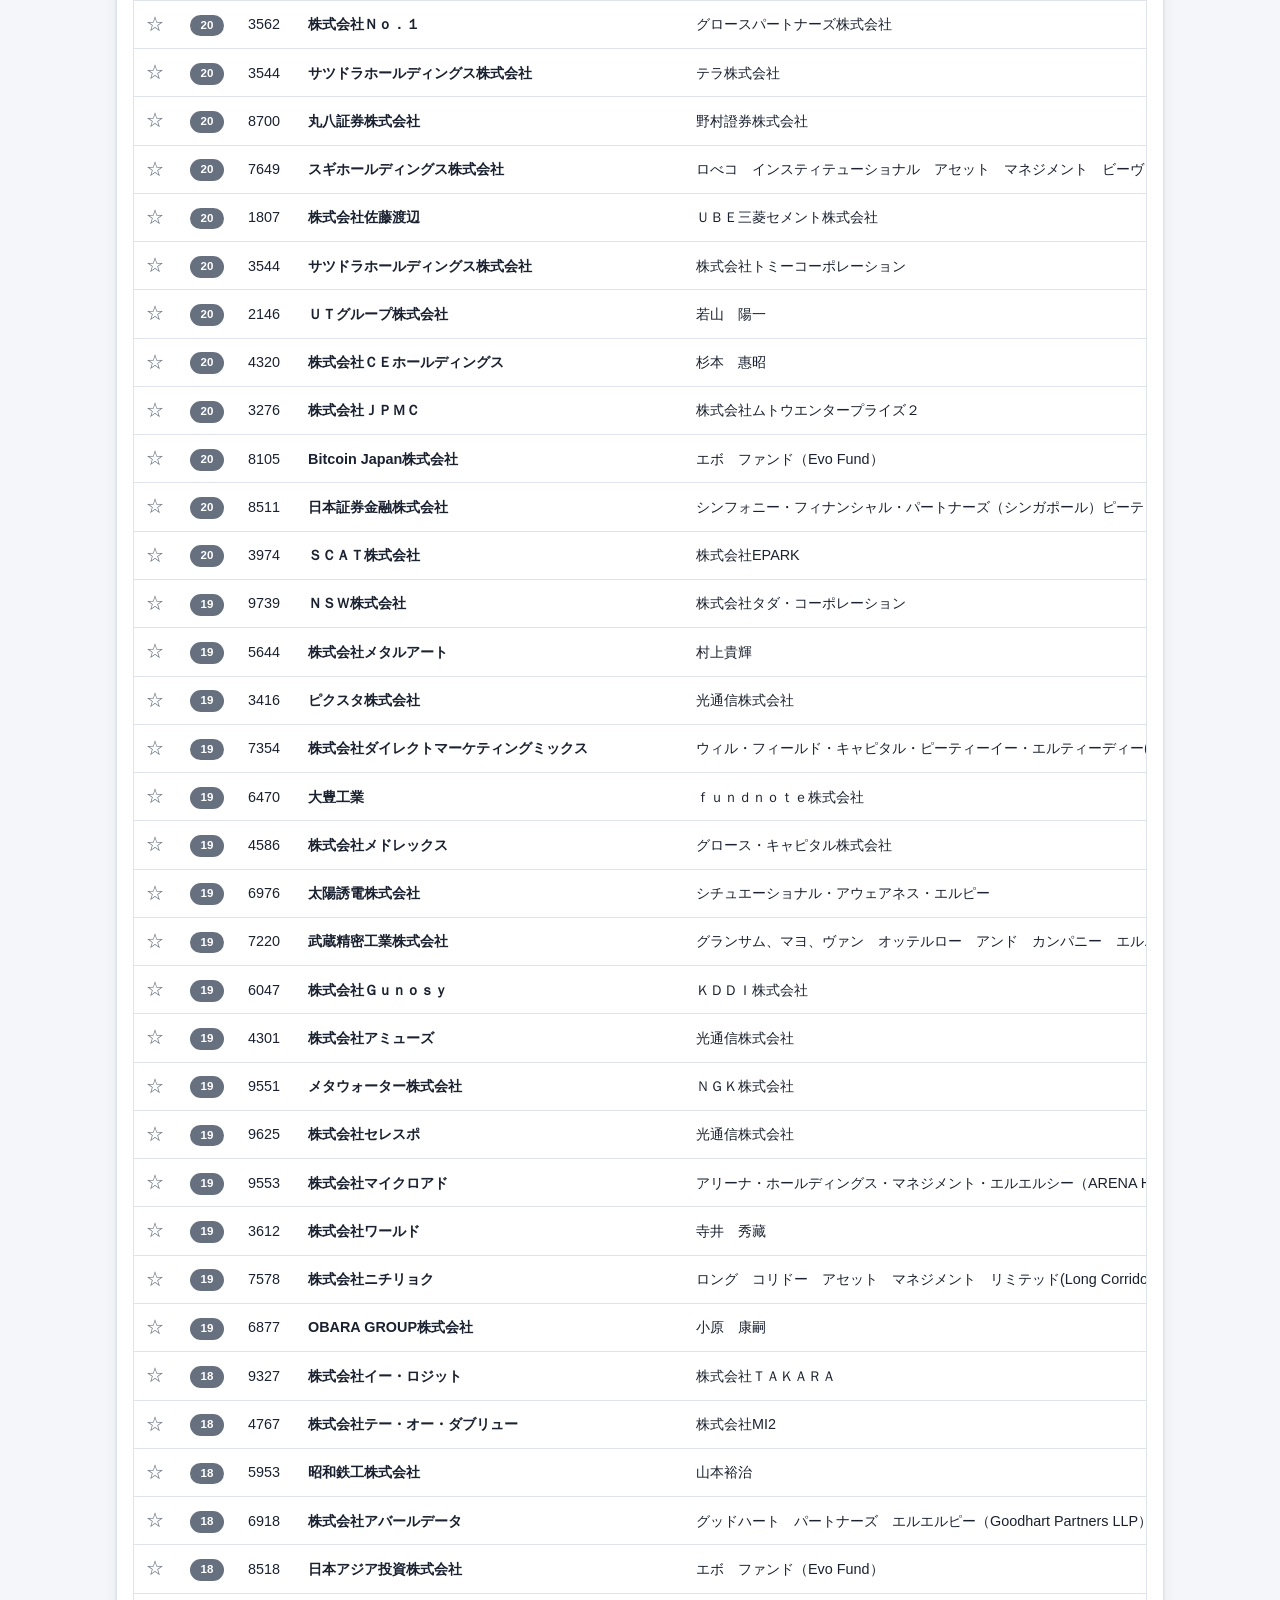
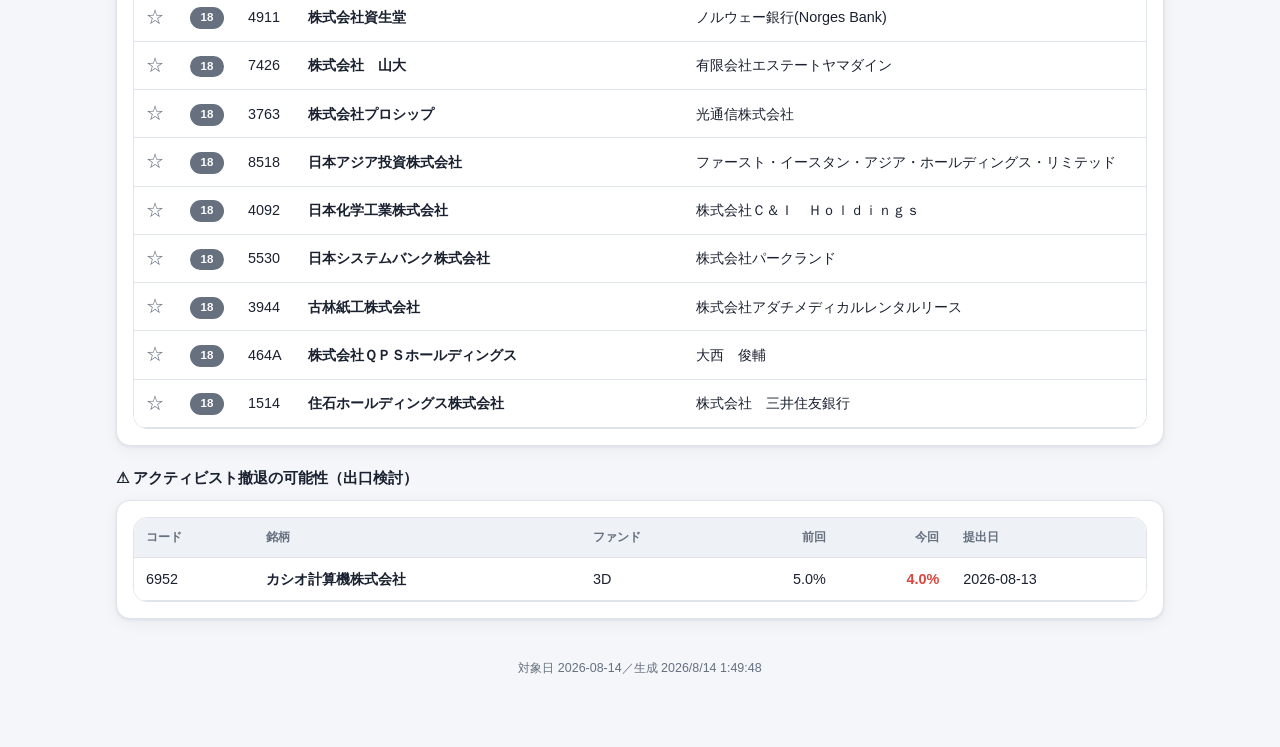
==== commit 11cfa4bd: "feat: 個別ページに『トレードプラン』（買いゾーン/利確+30%/損切り-20%/判定）＋コード検索 - チャートに買いゾーン(帯)・利確ライン・損切りラインを描画、現在地から判定 - トレードプ" ====
--- a/docs/index.html
+++ b/docs/index.html
@@ -10,6 +10,17 @@
   <header class="appbar" id="appbar"></header>
   <main class="wrap">
     <div id="banner"></div>
+
+    <div class="card" style="display:flex;align-items:center;gap:10px;flex-wrap:wrap">
+      <strong style="font-size:.95rem">🔎 銘柄コードでトレードプランを見る</strong>
+      <form id="codeForm" style="display:flex;gap:8px;flex-wrap:wrap">
+        <input id="codeInput" list="codeList" placeholder="例: 7731 / 6302" class="field"
+               style="padding:8px 10px;min-width:180px" autocomplete="off" />
+        <datalist id="codeList"></datalist>
+        <button class="btn" type="submit">開く</button>
+      </form>
+      <span class="muted" style="font-size:.8rem">※アクティビスト大量保有の追跡銘柄のみ（買いゾーン・利確/損切りを表示）</span>
+    </div>
 
     <section class="tiles" id="tiles"></section>
 
@@ -150,13 +161,27 @@
       });
     }
 
+    function bindCodeSearch(){
+      const dl = document.getElementById("codeList");
+      dl.innerHTML = ROWS.map(c=>`<option value="${c.code}">${c.code} ${c.name}</option>`).join("");
+      document.getElementById("codeForm").addEventListener("submit", e=>{
+        e.preventDefault();
+        const raw = document.getElementById("codeInput").value.trim();
+        const code = (raw.split(/\s/)[0] || "").toUpperCase();
+        if (!code) return;
+        const hit = ROWS.find(c=>c.code.toUpperCase()===code);
+        if (hit) location.href = "stock.html?code=" + hit.code;
+        else alert("この銘柄は追跡対象（アクティビスト大量保有）ではありません。候補一覧から選んでください。");
+      });
+    }
+
     (async ()=>{
       renderHeader("index.html");
       try {
         DATA = await loadData();
         ROWS = DATA.candidates || [];
         document.getElementById("banner").innerHTML = sampleBanner(DATA);
-        renderTiles(); renderExits(); bindFilters(); render();
+        renderTiles(); renderExits(); bindFilters(); bindCodeSearch(); render();
         document.getElementById("footer").textContent =
           `対象日 ${DATA.as_of_date}／生成 ${new Date(DATA.generated_at).toLocaleString("ja-JP")}`;
       } catch(err){
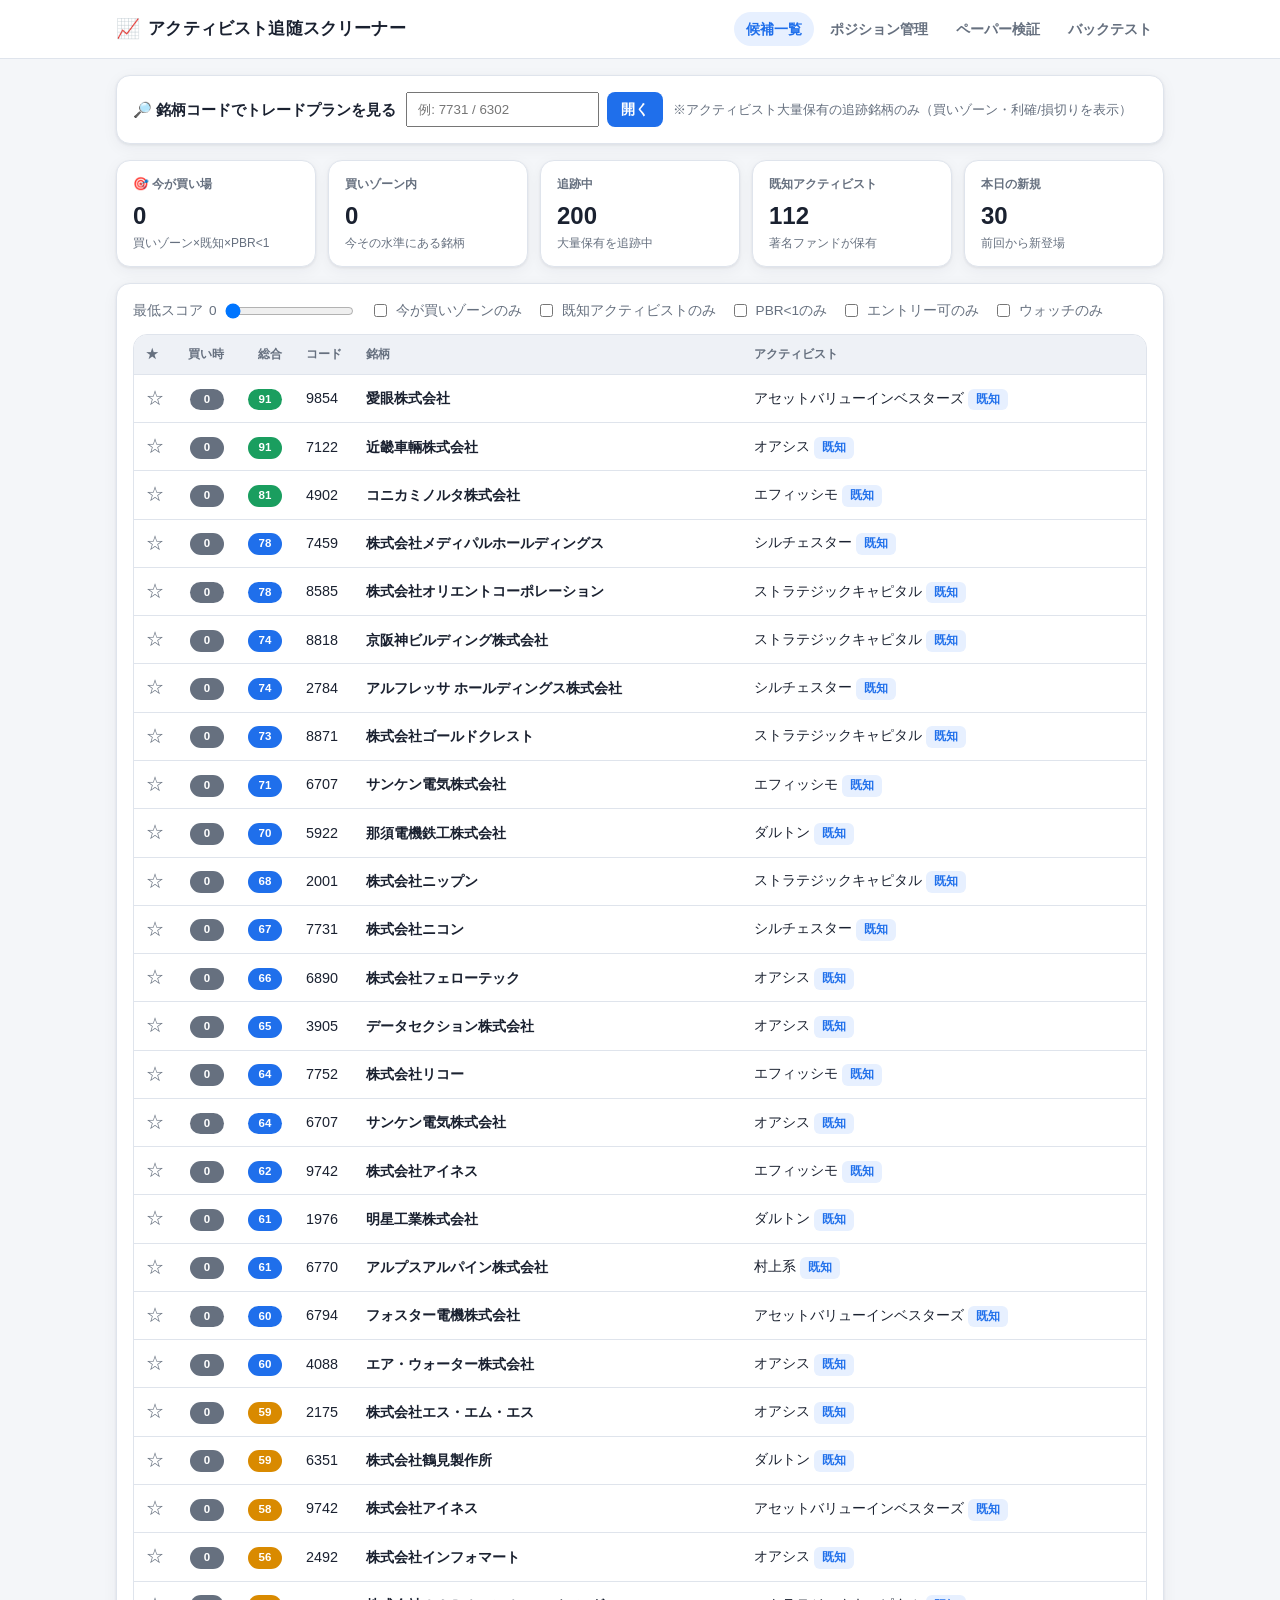
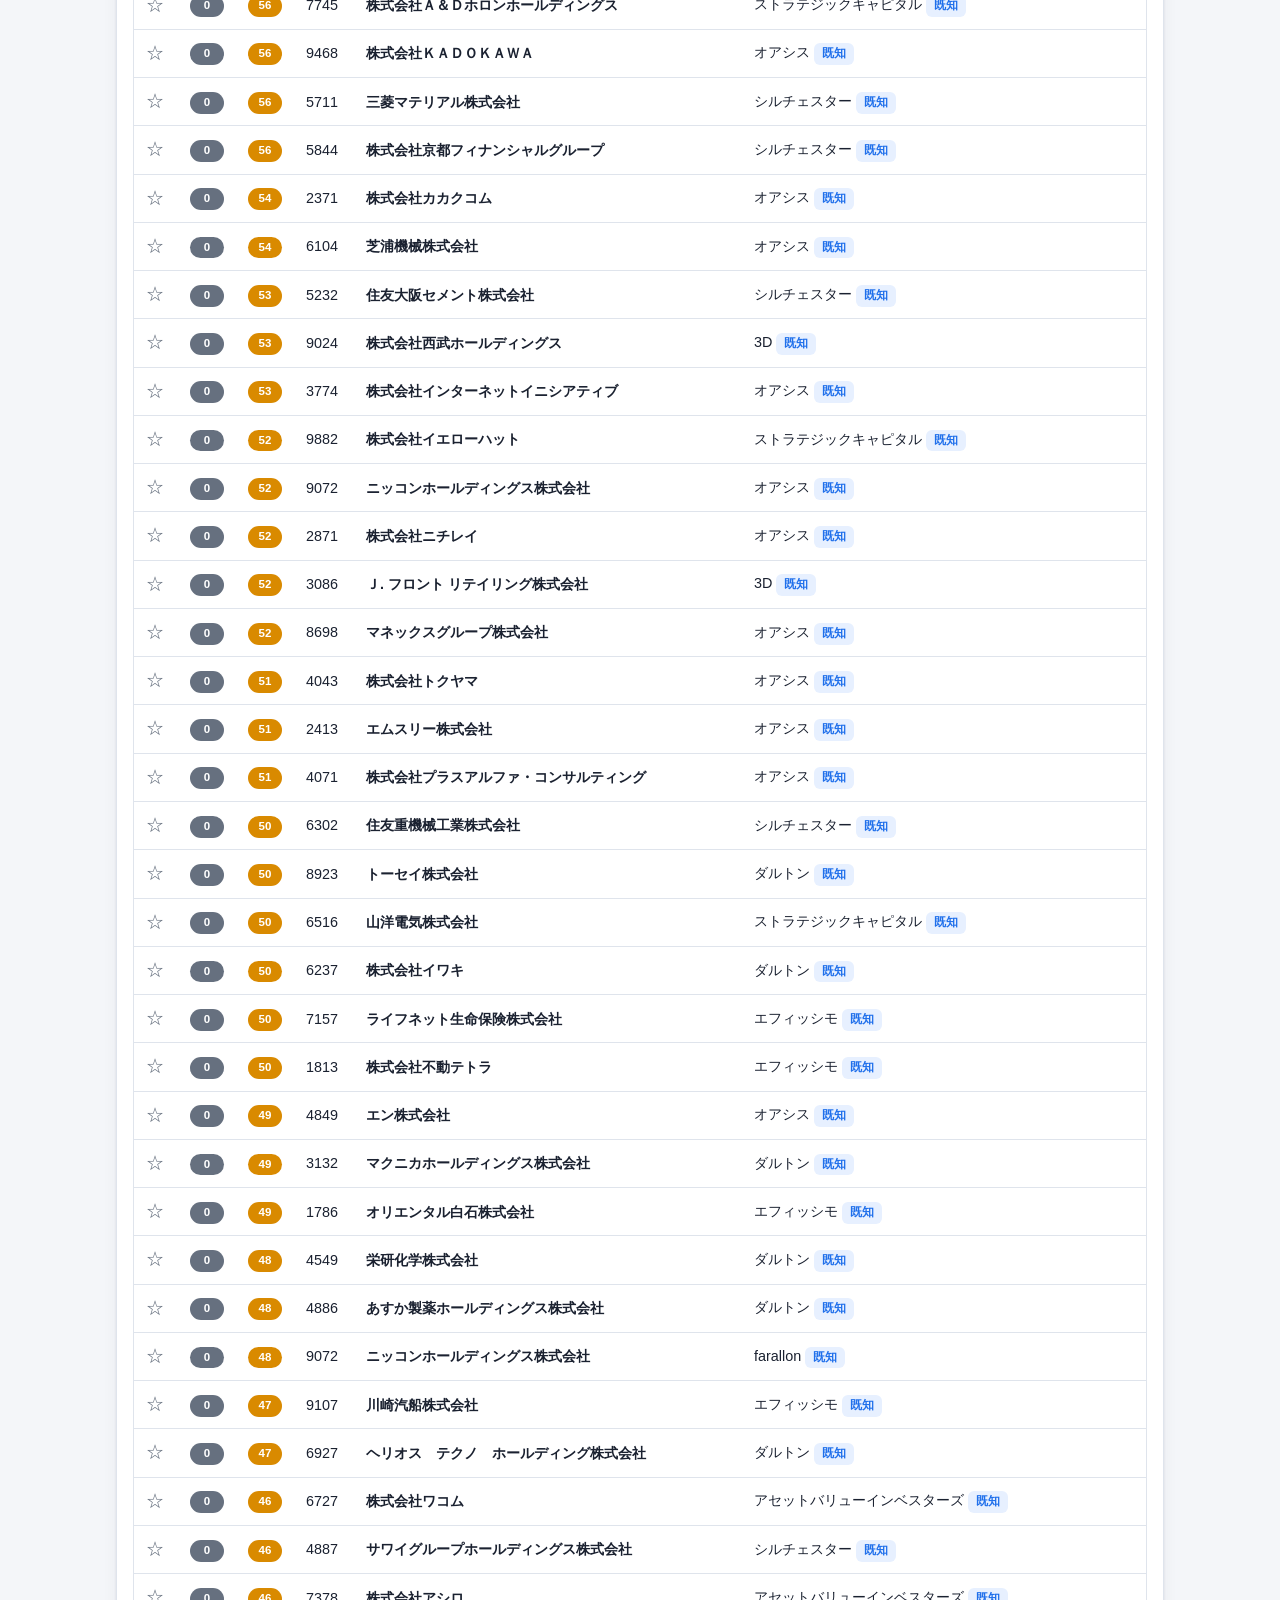
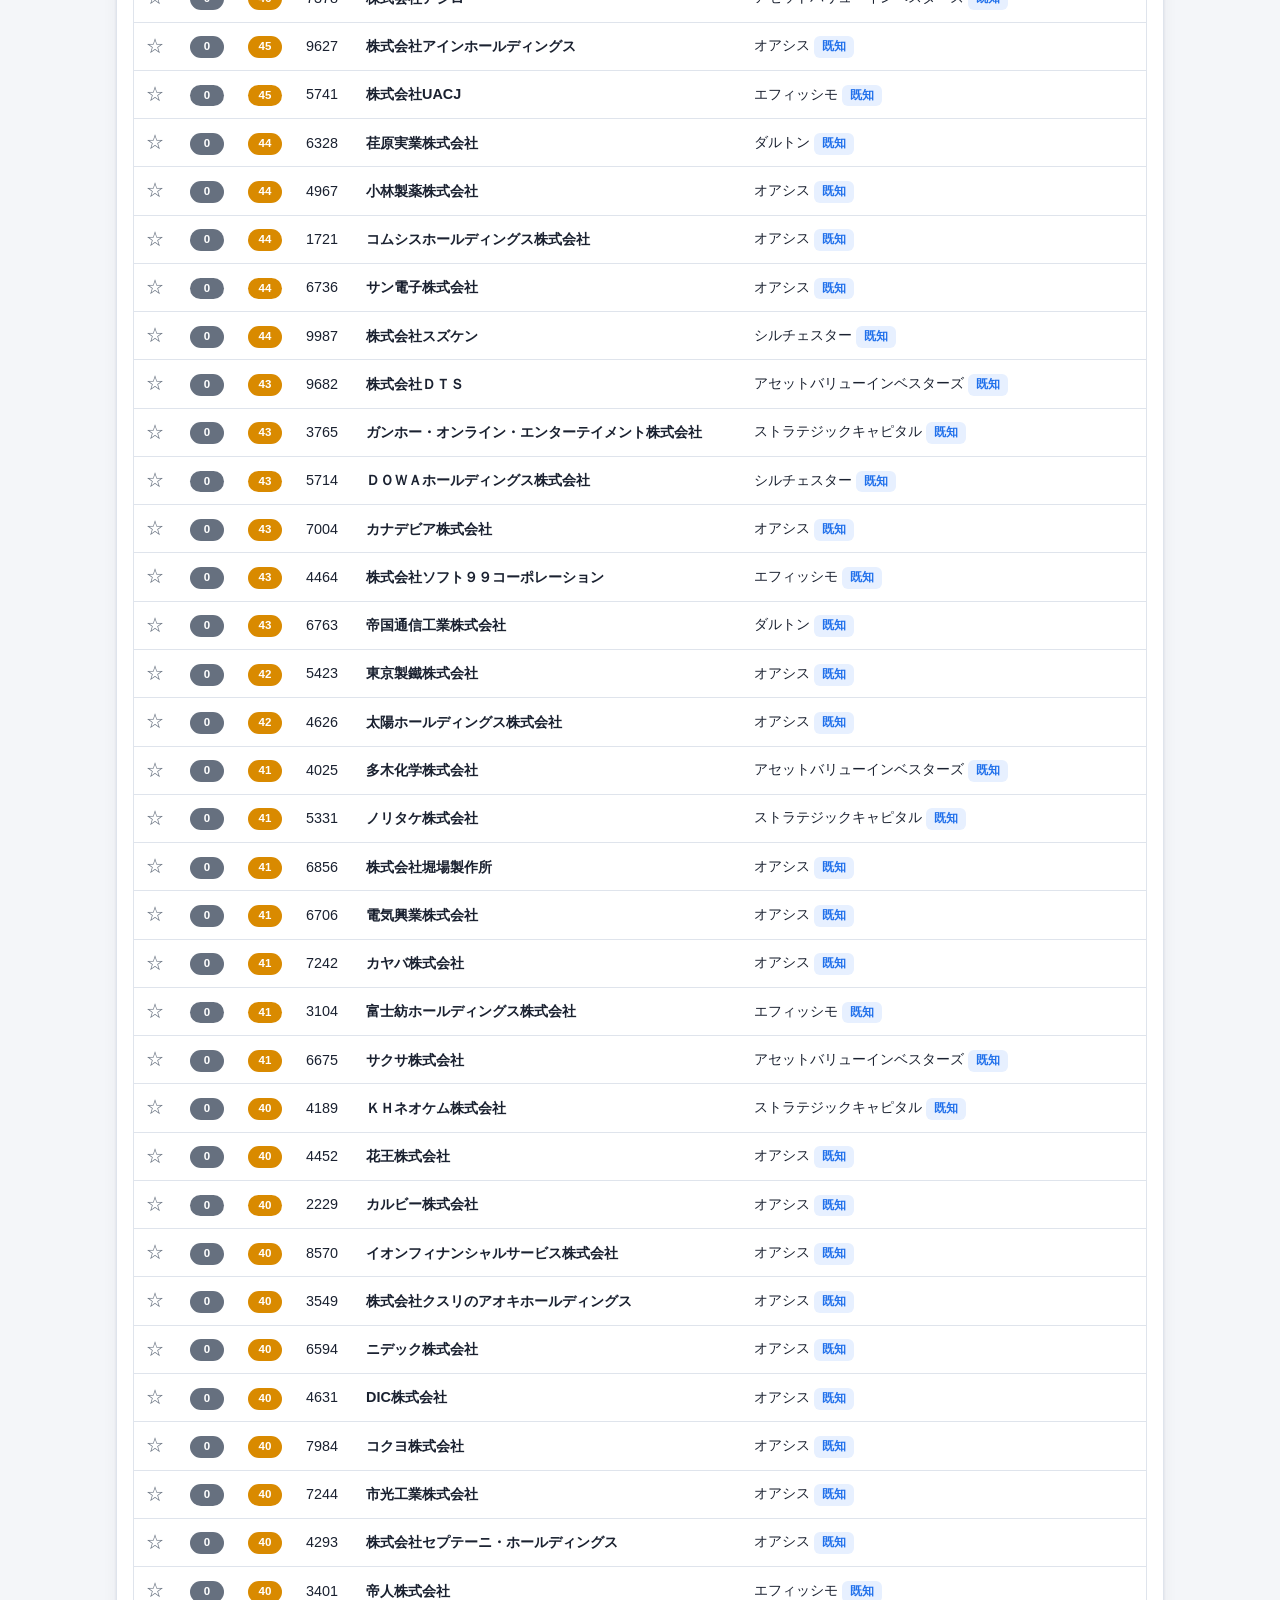
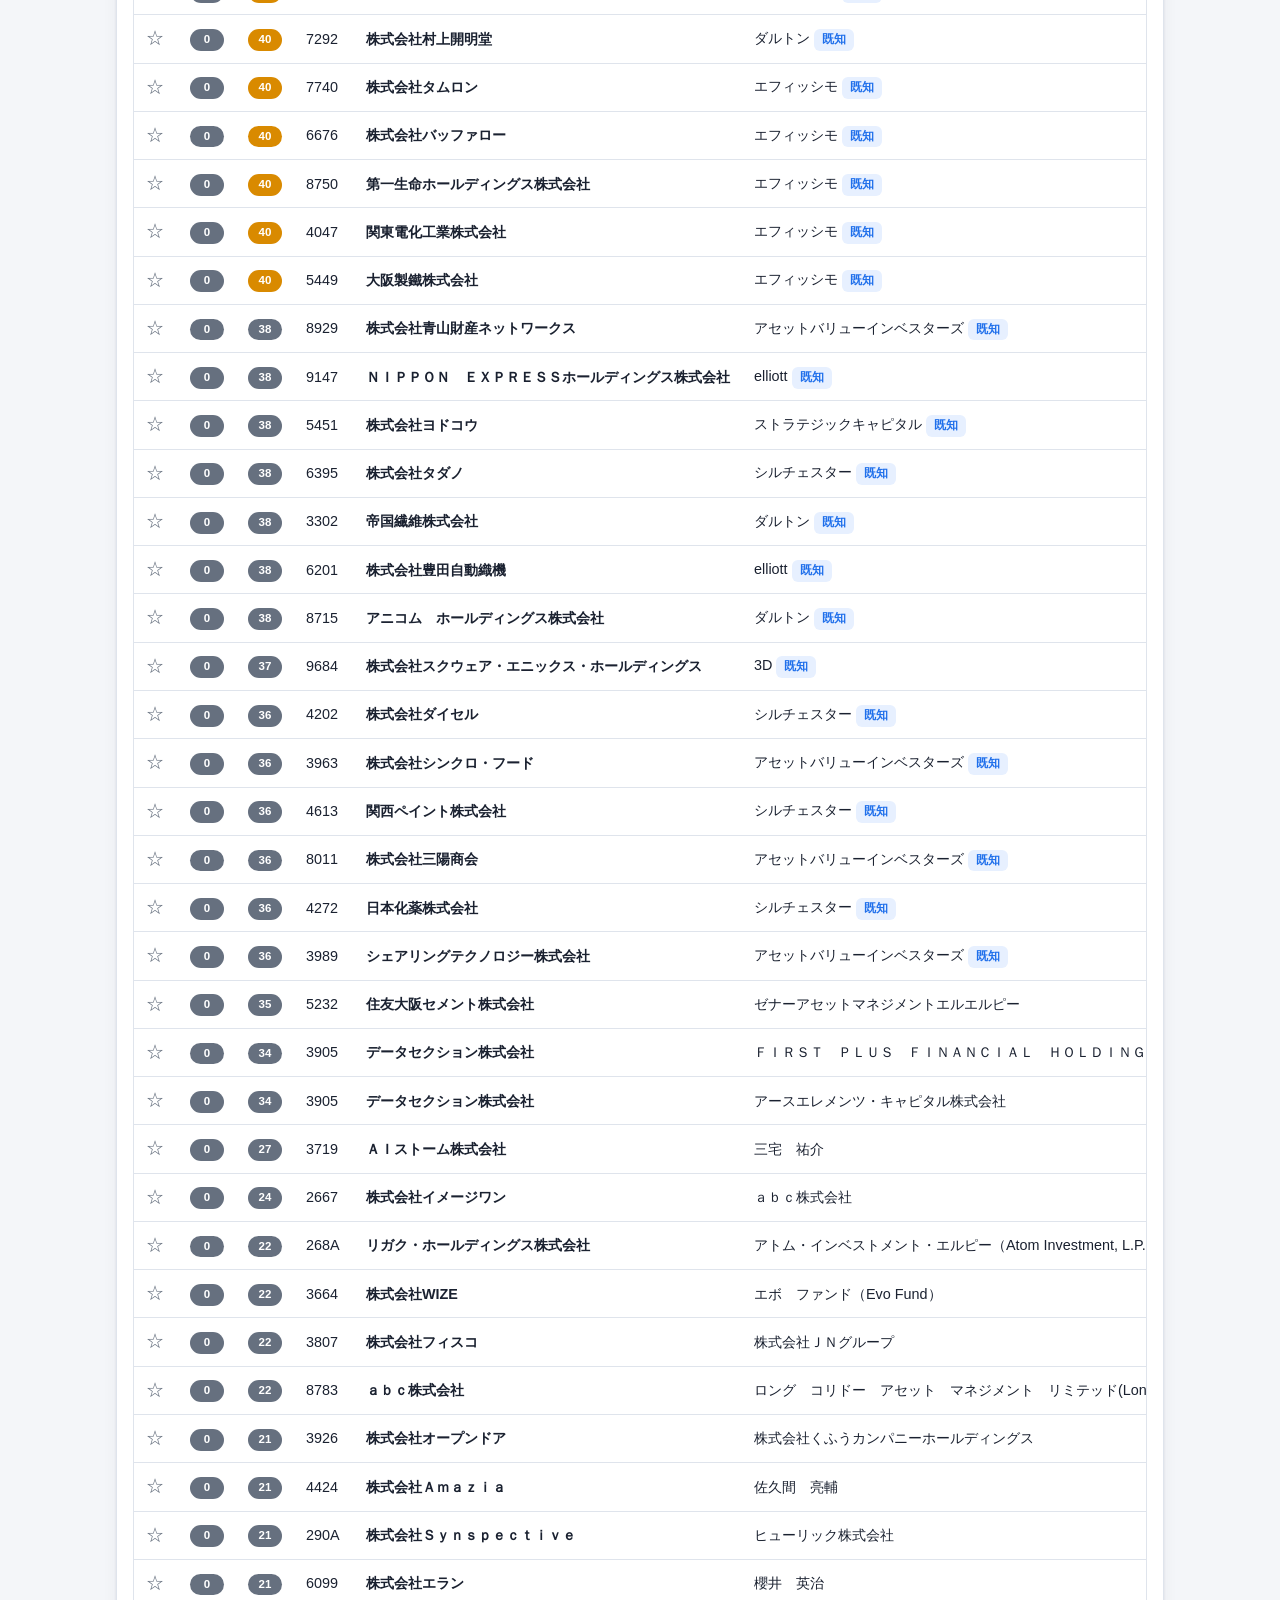
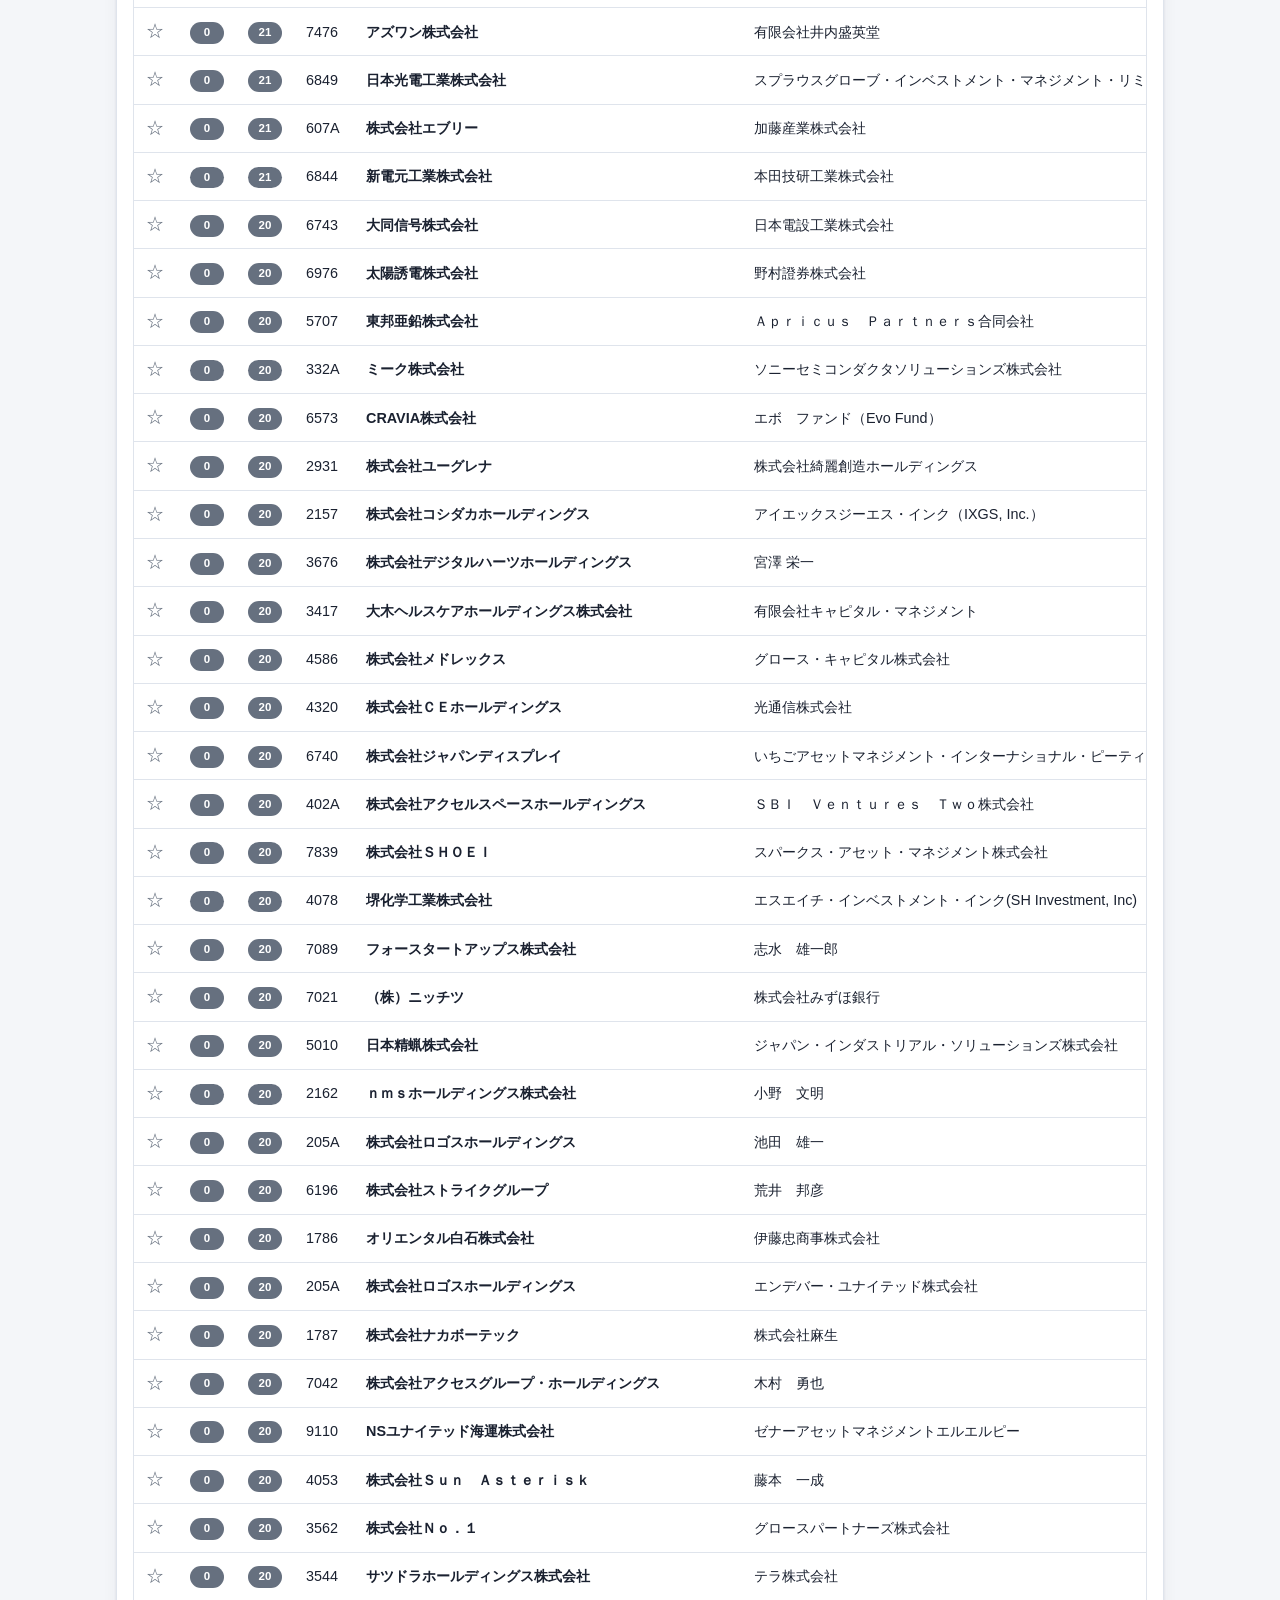
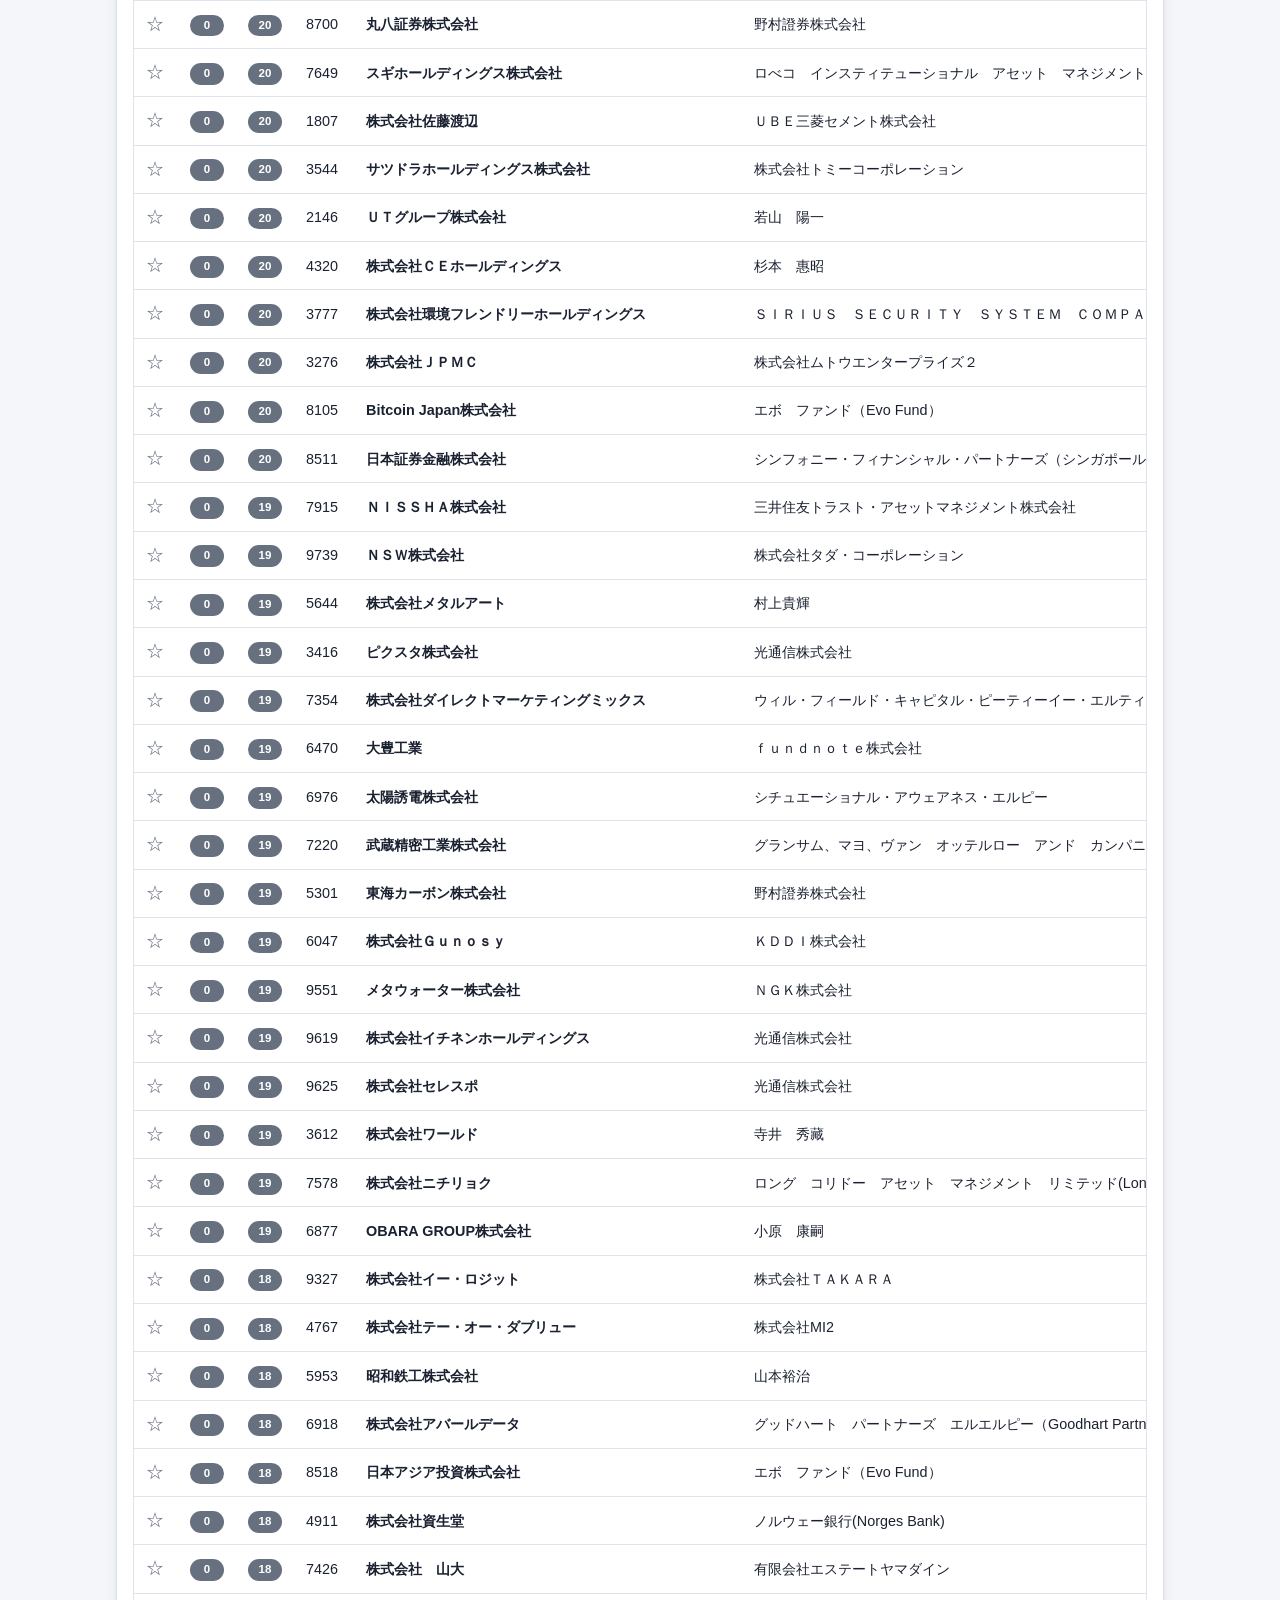
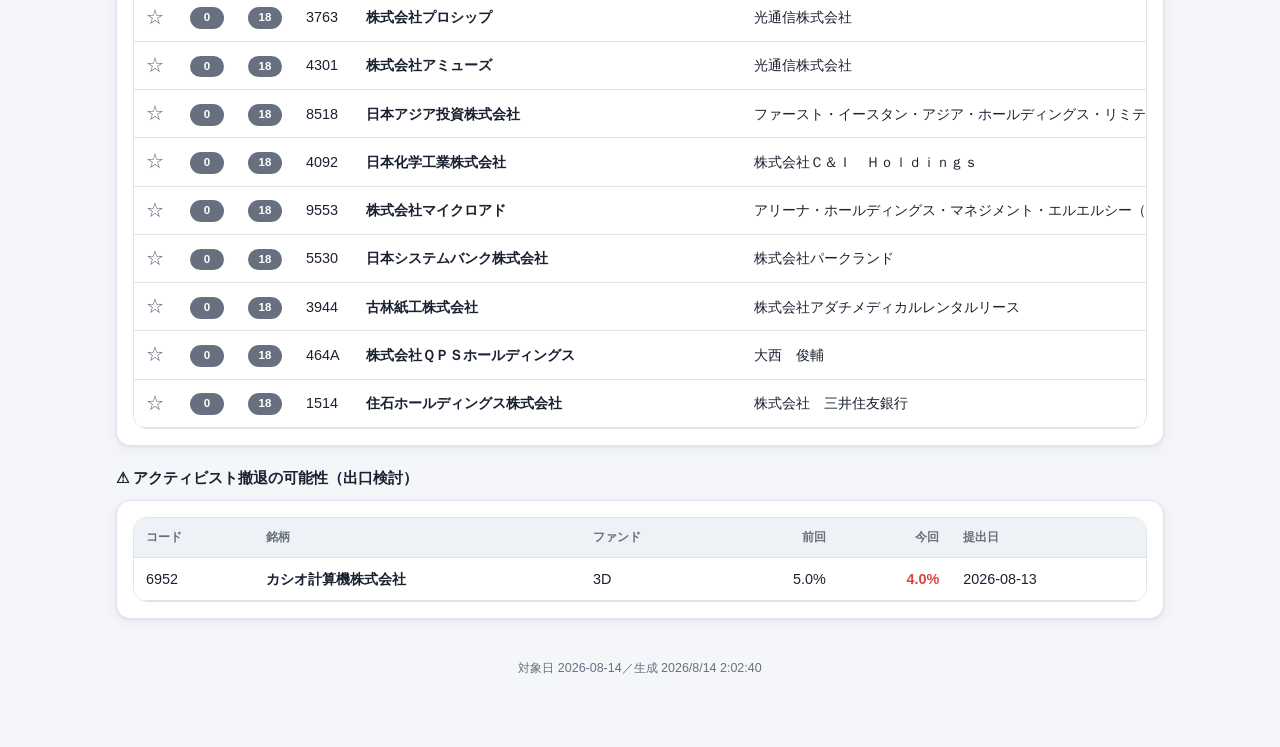
==== commit 732caab1: "feat: 買い時スコア（今が買いゾーン×アクティビスト×PBR割安） - screen.py: buy_score/buy_zone を算出（timing0.45×activist0.30×pbr0" ====
--- a/docs/index.html
+++ b/docs/index.html
@@ -29,6 +29,7 @@
         <label>最低スコア <span id="scoreVal">0</span>
           <input type="range" id="minScore" min="0" max="100" step="5" value="0" />
         </label>
+        <label><input type="checkbox" id="onlyZone" /> 今が買いゾーンのみ</label>
         <label><input type="checkbox" id="onlyKnown" /> 既知アクティビストのみ</label>
         <label><input type="checkbox" id="onlyPbr" /> PBR&lt;1のみ</label>
         <label><input type="checkbox" id="onlyEntry" /> エントリー可のみ</label>
@@ -39,7 +40,8 @@
           <thead>
             <tr>
               <th class="l" data-k="star">★</th>
-              <th data-k="score">スコア</th>
+              <th data-k="buy">買い時</th>
+              <th data-k="score">総合</th>
               <th class="l" data-k="code">コード</th>
               <th class="l" data-k="name">銘柄</th>
               <th class="l" data-k="fund">アクティビスト</th>
@@ -63,13 +65,21 @@
 
   <script src="./js/app.js"></script>
   <script>
-    let DATA = null, ROWS = [], sortKey = "score", sortDir = -1;
+    let DATA = null, ROWS = [], sortKey = "buy", sortDir = -1;
 
     function deviation(c){ return c.derived.deviation_from_filing; }
+    function buyScore(c){ return (c.signal && c.signal.buy_score) || 0; }
+    function buyBadge(c){
+      const s = buyScore(c);
+      const col = s>=80?'var(--good)':s>=60?'var(--accent)':s>=40?'var(--warn)':'var(--text-muted)';
+      const zone = c.signal && c.signal.buy_zone ? ' <span class="chip ok" style="padding:1px 5px">今</span>' : '';
+      return `<span class="badge score-badge" style="background:${col}">${s}</span>${zone}`;
+    }
 
     function passFilters(c){
       const minScore = +document.getElementById("minScore").value;
       if (c.signal.score < minScore) return false;
+      if (document.getElementById("onlyZone").checked && !(c.signal && c.signal.buy_zone)) return false;
       if (document.getElementById("onlyKnown").checked && !c.activist.is_known) return false;
       if (document.getElementById("onlyPbr").checked && !(c.derived.pbr !== null && c.derived.pbr < 1)) return false;
       if (document.getElementById("onlyEntry").checked && !c.signal.filters.entry_ok) return false;
@@ -79,6 +89,7 @@
 
     function sortRows(rows){
       const get = {
+        buy: c=>buyScore(c),
         score: c=>c.signal.score, code: c=>c.code, name: c=>c.name, fund: c=>c.activist.fund,
         holding_ratio: c=>c.activist.holding_ratio||0, pbr: c=>c.derived.pbr??999,
         dividend_yield: c=>c.derived.dividend_yield??999, deviation: c=>deviation(c)??999,
@@ -98,6 +109,7 @@
         const devTxt = dev===null? "—" : (dev<=0? `<span class="pl-pos">${fmtPct(dev)}</span>` : `+${fmtPct(dev)}`);
         return `<tr data-code="${c.code}">
           <td class="l"><span class="star ${isWatched(c.code)?'on':''}" data-star="${c.code}">${isWatched(c.code)?'★':'☆'}</span></td>
+          <td>${buyBadge(c)}</td>
           <td>${scoreBadge(c.signal.score)}</td>
           <td class="l">${c.code}</td>
           <td class="l name">${c.name}</td>
@@ -124,15 +136,15 @@
 
     function renderTiles(){
       const cs = ROWS;
-      const strong = cs.filter(c=>c.signal.score>=80).length;
+      const trio = cs.filter(c=>c.signal && c.signal.buy_zone && c.activist.is_known && c.derived.pbr!=null && c.derived.pbr<1).length;
+      const zone = cs.filter(c=>c.signal && c.signal.buy_zone).length;
       const known = cs.filter(c=>c.activist.is_known).length;
-      const entry = cs.filter(c=>c.signal.filters.entry_ok).length;
       const nu = cs.filter(c=>c.status==='NEW').length;
       document.getElementById("tiles").innerHTML = `
-        ${tile("追跡中", cs.length, "大量保有を追跡中の銘柄")}
-        ${tile("強シグナル", strong, "スコア80以上")}
+        ${tile("🎯 今が買い場", trio, "買いゾーン×既知×PBR&lt;1")}
+        ${tile("買いゾーン内", zone, "今その水準にある銘柄")}
+        ${tile("追跡中", cs.length, "大量保有を追跡中")}
         ${tile("既知アクティビスト", known, "著名ファンドが保有")}
-        ${tile("エントリー可", entry, "取得単価と同水準以下")}
         ${tile("本日の新規", nu, "前回から新登場")}`;
     }
     function tile(k,v,sub){ return `<div class="tile"><div class="k">${k}</div><div class="v">${v}</div><div class="sub">${sub}</div></div>`; }
@@ -149,7 +161,7 @@
     }
 
     function bindFilters(){
-      const ids=["onlyKnown","onlyPbr","onlyEntry","onlyWatch"];
+      const ids=["onlyZone","onlyKnown","onlyPbr","onlyEntry","onlyWatch"];
       ids.forEach(id=>document.getElementById(id).addEventListener("change", render));
       const ms=document.getElementById("minScore");
       ms.addEventListener("input", ()=>{ document.getElementById("scoreVal").textContent=ms.value; render(); });
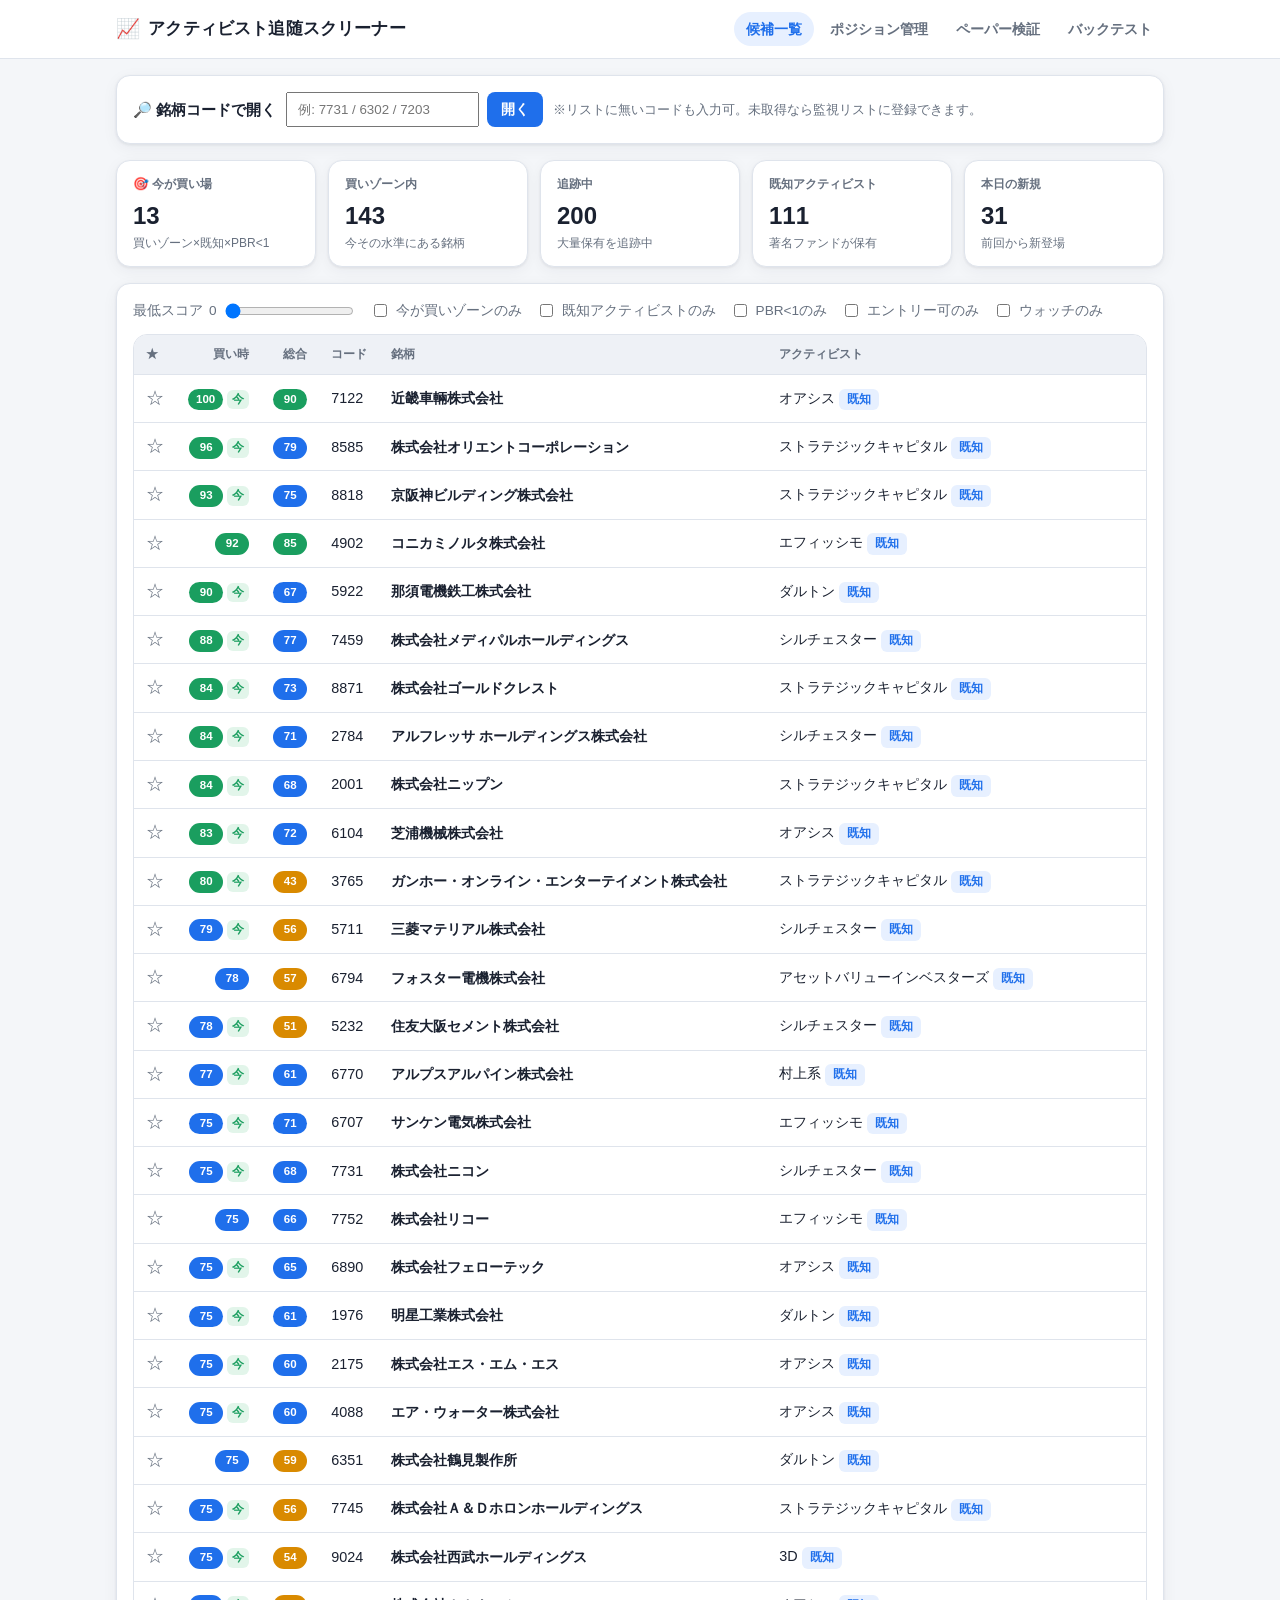
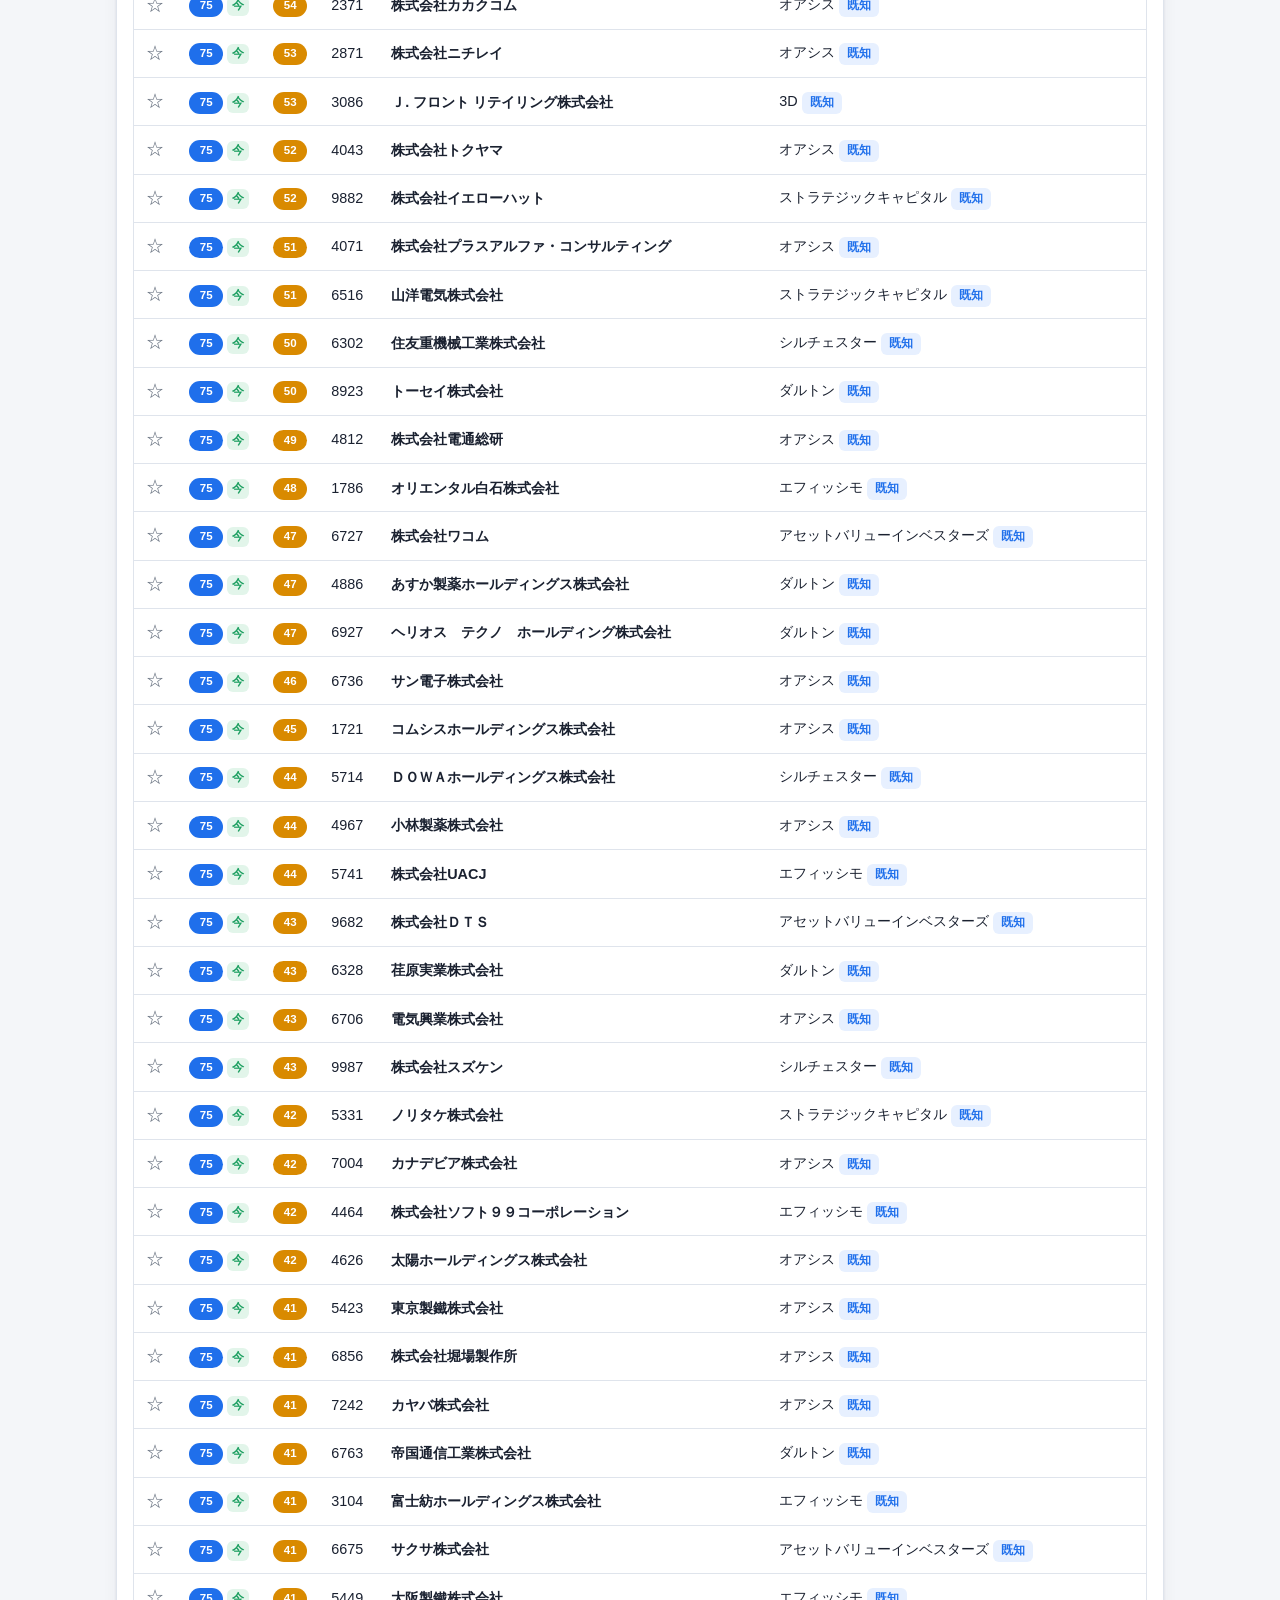
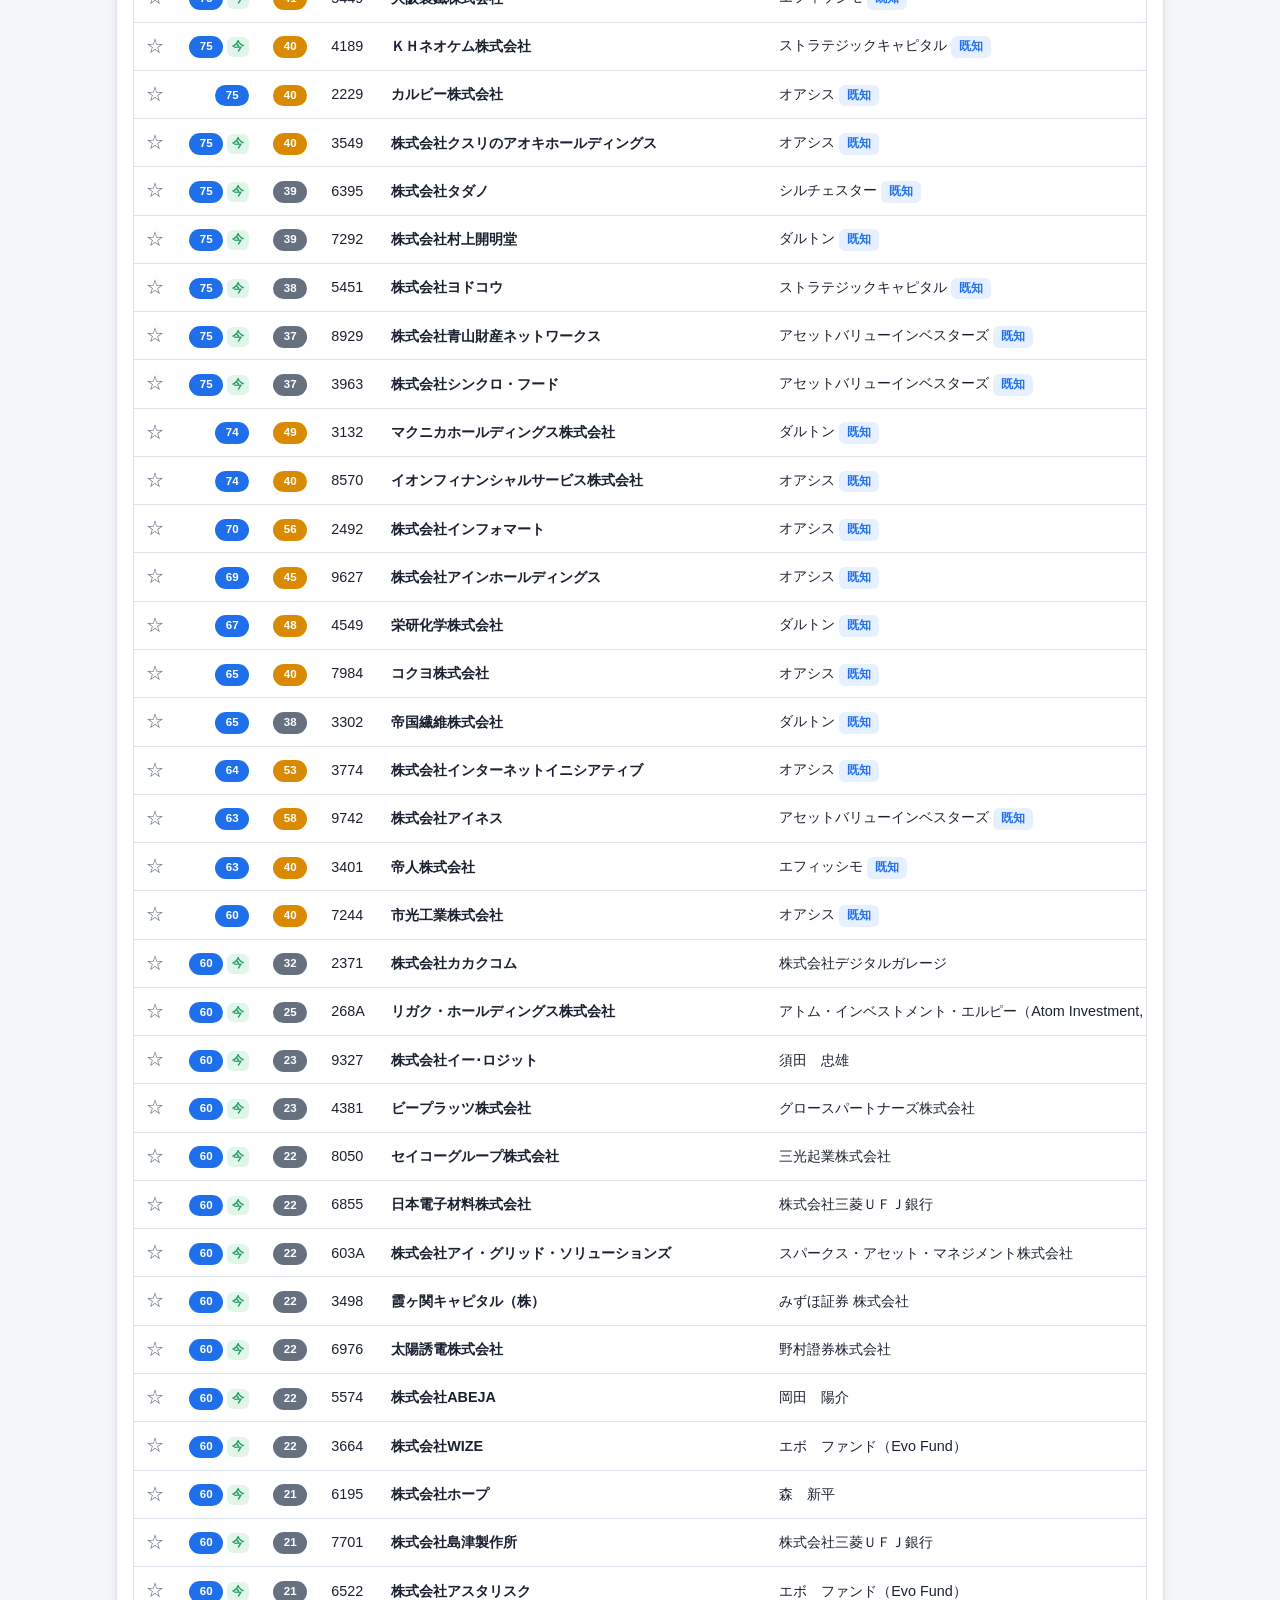
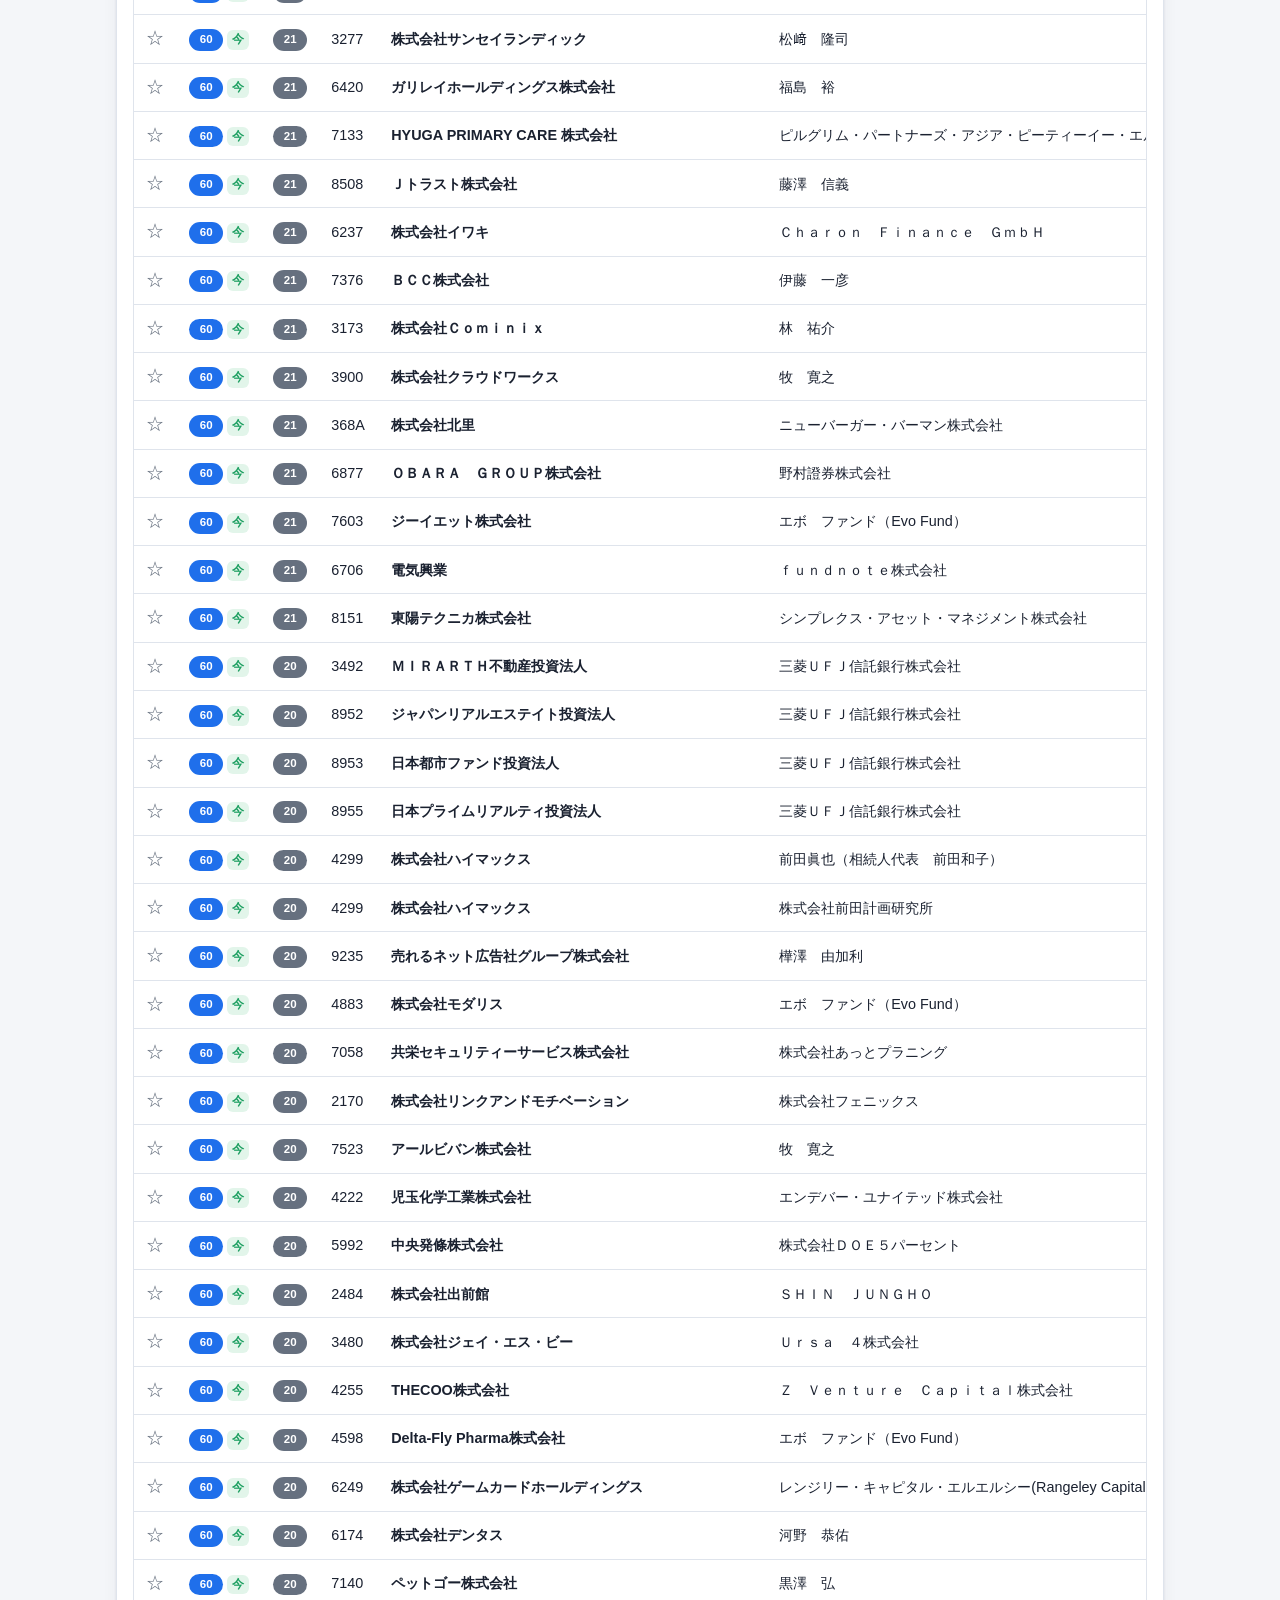
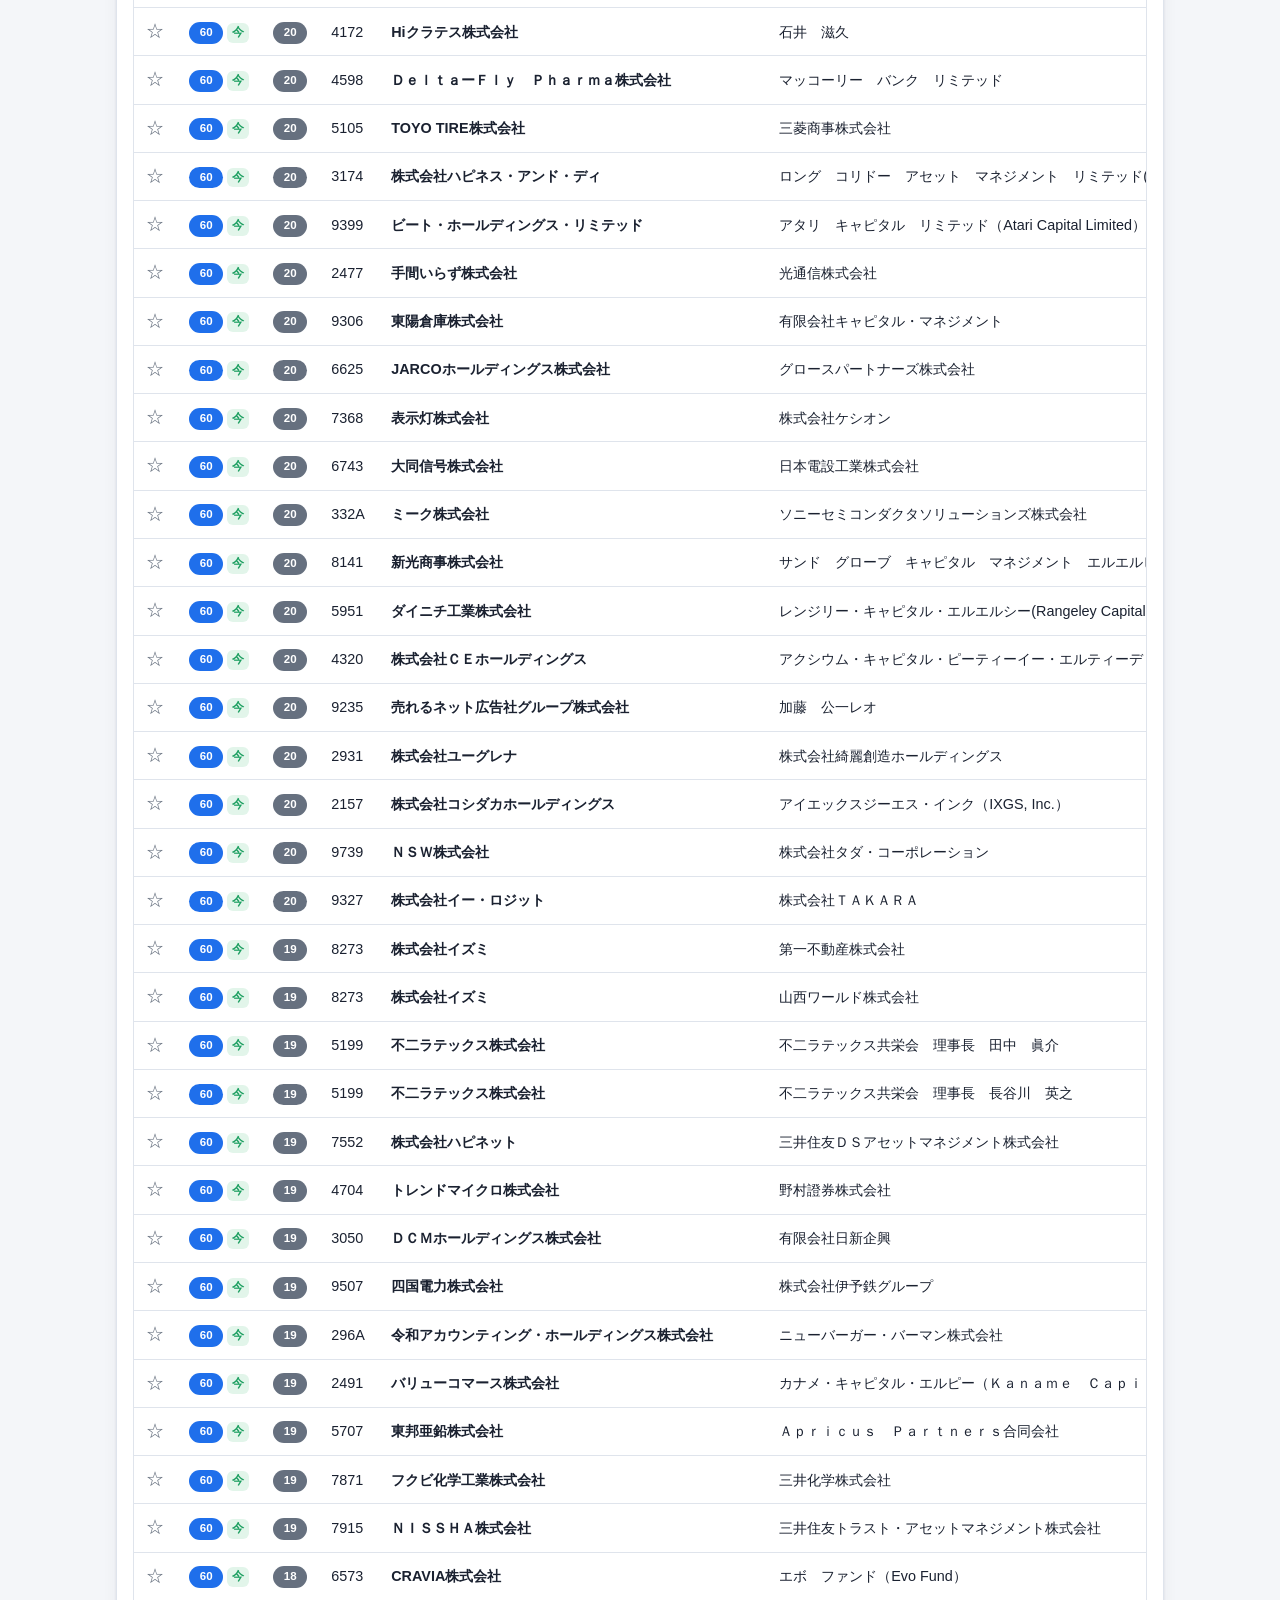
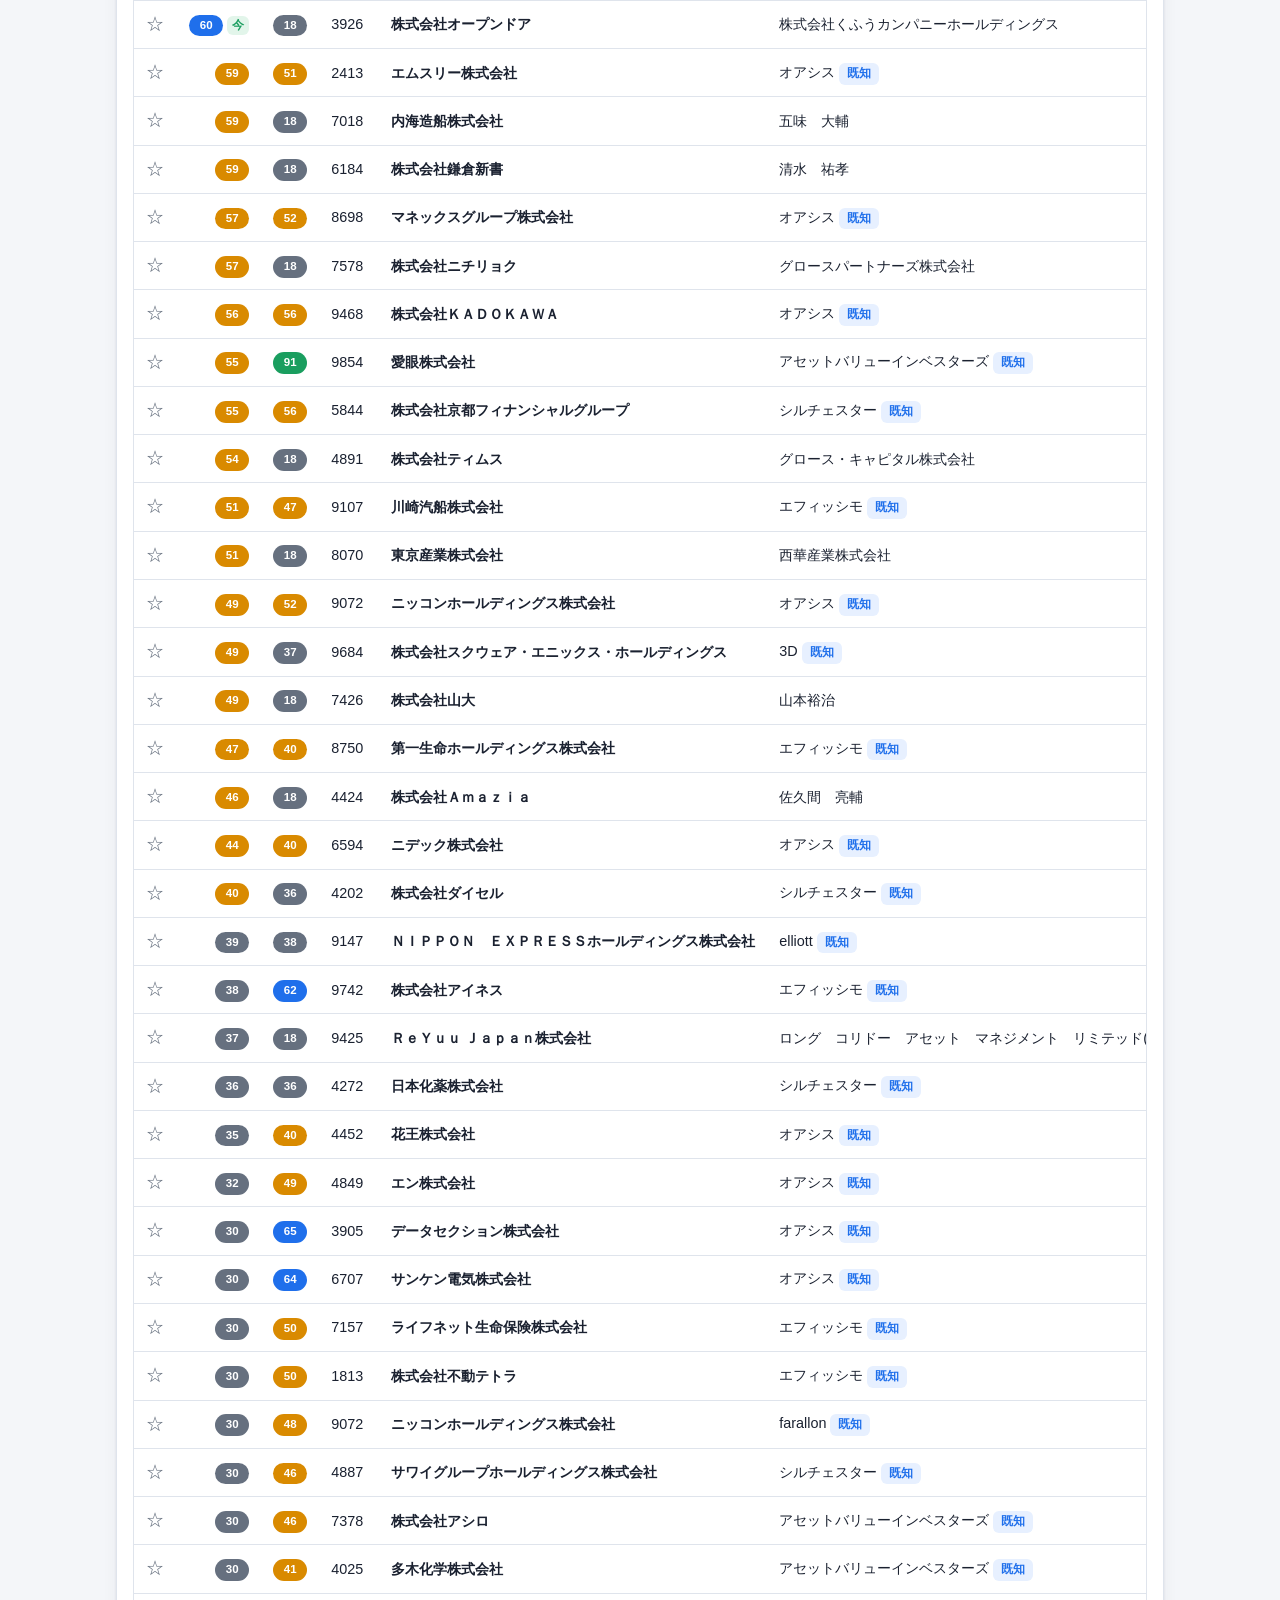
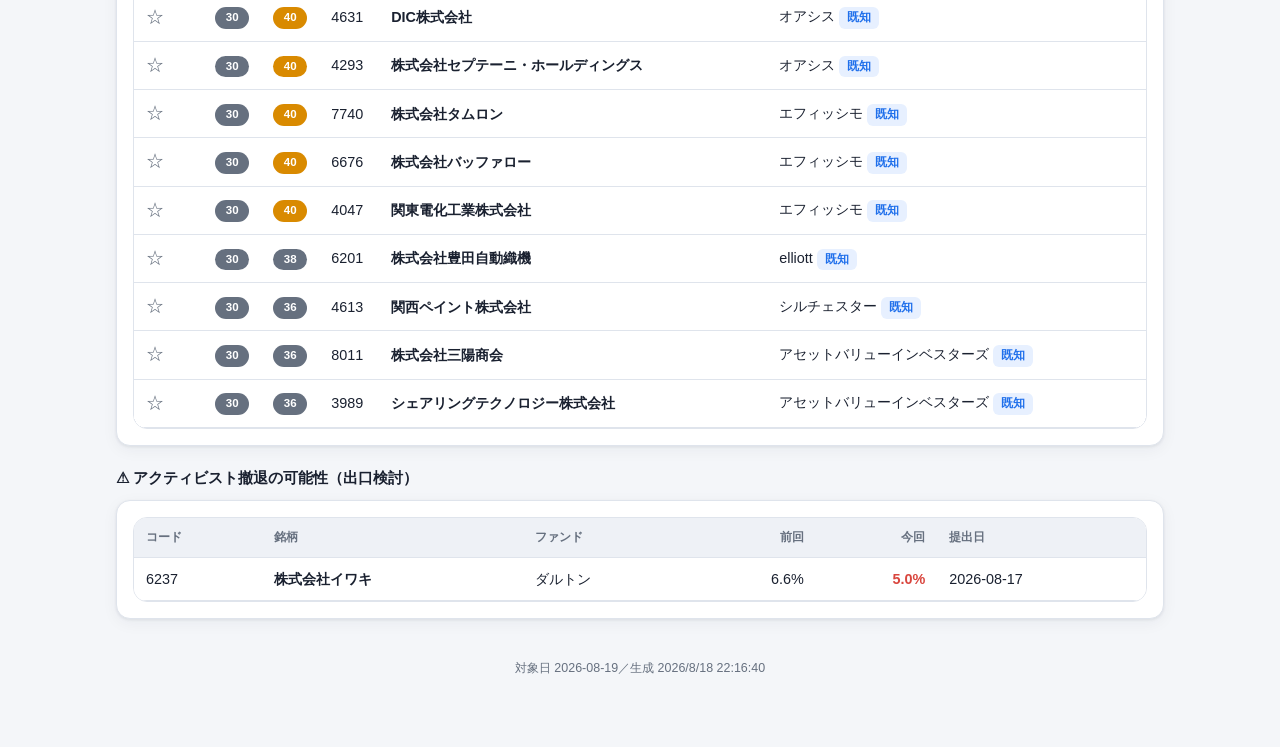
==== commit 7f6eb8ab: "feat: 任意コード対応（監視リスト＋バリュー判定） リストに無い銘柄コードも入力可能に。アクティビスト大量保有が無い銘柄は config/watchlist.txt に登録すると毎日取得し、PBR" ====
--- a/docs/index.html
+++ b/docs/index.html
@@ -12,15 +12,17 @@
     <div id="banner"></div>
 
     <div class="card" style="display:flex;align-items:center;gap:10px;flex-wrap:wrap">
-      <strong style="font-size:.95rem">🔎 銘柄コードでトレードプランを見る</strong>
+      <strong style="font-size:.95rem">🔎 銘柄コードで開く</strong>
       <form id="codeForm" style="display:flex;gap:8px;flex-wrap:wrap">
-        <input id="codeInput" list="codeList" placeholder="例: 7731 / 6302" class="field"
-               style="padding:8px 10px;min-width:180px" autocomplete="off" />
+        <input id="codeInput" list="codeList" placeholder="例: 7731 / 6302 / 7203" class="field"
+               style="padding:8px 10px;min-width:180px" autocomplete="off" inputmode="numeric" />
         <datalist id="codeList"></datalist>
         <button class="btn" type="submit">開く</button>
       </form>
-      <span class="muted" style="font-size:.8rem">※アクティビスト大量保有の追跡銘柄のみ（買いゾーン・利確/損切りを表示）</span>
+      <span class="muted" style="font-size:.8rem">※リストに無いコードも入力可。未取得なら監視リストに登録できます。</span>
     </div>
+
+    <div id="myWatch"></div>
 
     <section class="tiles" id="tiles"></section>
 
@@ -179,11 +181,49 @@
       document.getElementById("codeForm").addEventListener("submit", e=>{
         e.preventDefault();
         const raw = document.getElementById("codeInput").value.trim();
-        const code = (raw.split(/\s/)[0] || "").toUpperCase();
+        const code = normCode(raw.split(/\s/)[0] || "");
         if (!code) return;
-        const hit = ROWS.find(c=>c.code.toUpperCase()===code);
-        if (hit) location.href = "stock.html?code=" + hit.code;
-        else alert("この銘柄は追跡対象（アクティビスト大量保有）ではありません。候補一覧から選んでください。");
+        // 追跡・監視の別を問わず開く。未取得コードは stock.html 側で登録パネルを表示。
+        location.href = "stock.html?code=" + code;
+      });
+    }
+
+    function renderMyWatch(){
+      const codes = getVWatch();
+      const box = document.getElementById("myWatch");
+      if (!codes.length){ box.innerHTML = ""; return; }
+      const byCode = {}; ROWS.forEach(c=>byCode[c.code]=c);
+      const rows = codes.map(code=>{
+        const c = byCode[code];
+        const has = !!c;
+        const status = has ? '<span class="chip ok">取得済み</span>' : '<span class="chip">取得待ち</span>';
+        const nm = has ? (/^\(code /.test(c.name) ? `銘柄 ${c.code}` : c.name) : '';
+        const info = has ? `${nm}${c.derived.pbr!=null?`｜PBR${fmt2(c.derived.pbr)}`:''}` : '<span class="muted">日次取得に載るとチャート・財務が表示されます</span>';
+        return `<tr data-code="${code}"><td class="l">${code}</td><td class="l">${info}</td><td>${status}</td>
+          <td class="l"><a href="stock.html?code=${code}">開く</a> <button class="linkbtn" data-del="${code}">削除</button></td></tr>`;
+      }).join("");
+      box.innerHTML = `<div class="section-title">👁 マイ監視リスト（${codes.length}件）</div>
+        <div class="card">
+          <p class="muted" style="font-size:.82rem;margin:0 0 10px">
+            ブラウザに保存された監視コードです。<strong>毎日データを取得</strong>するには、この一覧を
+            <code>config/watchlist.txt</code> に反映する必要があります（静的サイトのため自動反映は不可）。
+            下のボタンでコピーできます。
+          </p>
+          <div class="table-scroll"><table>
+            <thead><tr><th class="l">コード</th><th class="l">銘柄 / 指標</th><th>状態</th><th class="l">操作</th></tr></thead>
+            <tbody>${rows}</tbody>
+          </table></div>
+          <div style="margin-top:10px;display:flex;gap:8px;flex-wrap:wrap">
+            <button class="btn" id="copyWatch">📋 watchlist.txt 用にコピー</button>
+            <span class="muted" id="copyMsg" style="font-size:.8rem;align-self:center"></span>
+          </div>
+        </div>`;
+      box.querySelectorAll("[data-del]").forEach(b=>b.addEventListener("click", ()=>{ removeVWatch(b.dataset.del); renderMyWatch(); }));
+      const cp = document.getElementById("copyWatch");
+      if (cp) cp.addEventListener("click", async ()=>{
+        const txt = getVWatch().join("\n") + "\n";
+        try { await navigator.clipboard.writeText(txt); document.getElementById("copyMsg").textContent = "コピーしました"; }
+        catch { document.getElementById("copyMsg").textContent = txt.replace(/\n/g," "); }
       });
     }
 
@@ -193,7 +233,7 @@
         DATA = await loadData();
         ROWS = DATA.candidates || [];
         document.getElementById("banner").innerHTML = sampleBanner(DATA);
-        renderTiles(); renderExits(); bindFilters(); bindCodeSearch(); render();
+        renderTiles(); renderExits(); bindFilters(); bindCodeSearch(); renderMyWatch(); render();
         document.getElementById("footer").textContent =
           `対象日 ${DATA.as_of_date}／生成 ${new Date(DATA.generated_at).toLocaleString("ja-JP")}`;
       } catch(err){
--- a/docs/css/styles.css
+++ b/docs/css/styles.css
@@ -146,6 +146,25 @@
 .metric { background: var(--surface-2); border-radius: 10px; padding: 12px; }
 .metric .k { font-size: .75rem; color: var(--text-muted); font-weight: 600; }
 .metric .v { font-size: 1.25rem; font-weight: 800; }
+
+/* 買い目安ヒーロー（コードを開いた時に一番上に大きく出す） */
+.buy-guide { display: flex; flex-wrap: wrap; gap: 14px 22px; align-items: center; justify-content: space-between;
+  border: 1px solid var(--border); border-radius: 12px; padding: 14px 18px; margin-bottom: 14px; background: var(--surface-2); }
+.buy-guide .bg-k { font-size: .72rem; color: var(--text-muted); letter-spacing: .04em; font-weight: 600; }
+.buy-guide .bg-price { font-size: 1.7rem; font-weight: 800; line-height: 1.15; }
+.buy-guide .bg-ideal { font-size: .78rem; color: var(--text-muted); margin-top: 2px; }
+.buy-guide .bg-action-wrap { text-align: right; max-width: 46ch; }
+.buy-guide .bg-action { font-size: 1.02rem; font-weight: 700; }
+.buy-guide .bg-sub { font-size: .8rem; color: var(--text-muted); margin-top: 3px; }
+.buy-guide.bg-good { background: var(--good-weak); border-color: var(--good); }
+.buy-guide.bg-good .bg-price, .buy-guide.bg-good .bg-action { color: var(--good); }
+.buy-guide.bg-warn { background: var(--warn-weak); border-color: var(--warn); }
+.buy-guide.bg-warn .bg-action { color: var(--warn); }
+.buy-guide.bg-bad { background: var(--bad-weak); border-color: var(--bad); }
+.buy-guide.bg-bad .bg-action { color: var(--bad); }
+@media (max-width: 560px) { .buy-guide .bg-action-wrap { text-align: left; } .buy-guide .bg-price { font-size: 1.45rem; } }
+
+.linkbtn { background: none; border: none; color: var(--accent); cursor: pointer; font-size: .85rem; padding: 0; text-decoration: underline; }
 .reasons { list-style: none; padding: 0; margin: 0; }
 .reasons li { padding: 8px 12px; background: var(--good-weak); border-left: 3px solid var(--good); border-radius: 6px; margin-bottom: 6px; font-size: .9rem; }
 .kv { display: grid; grid-template-columns: max-content 1fr; gap: 6px 16px; font-size: .9rem; }
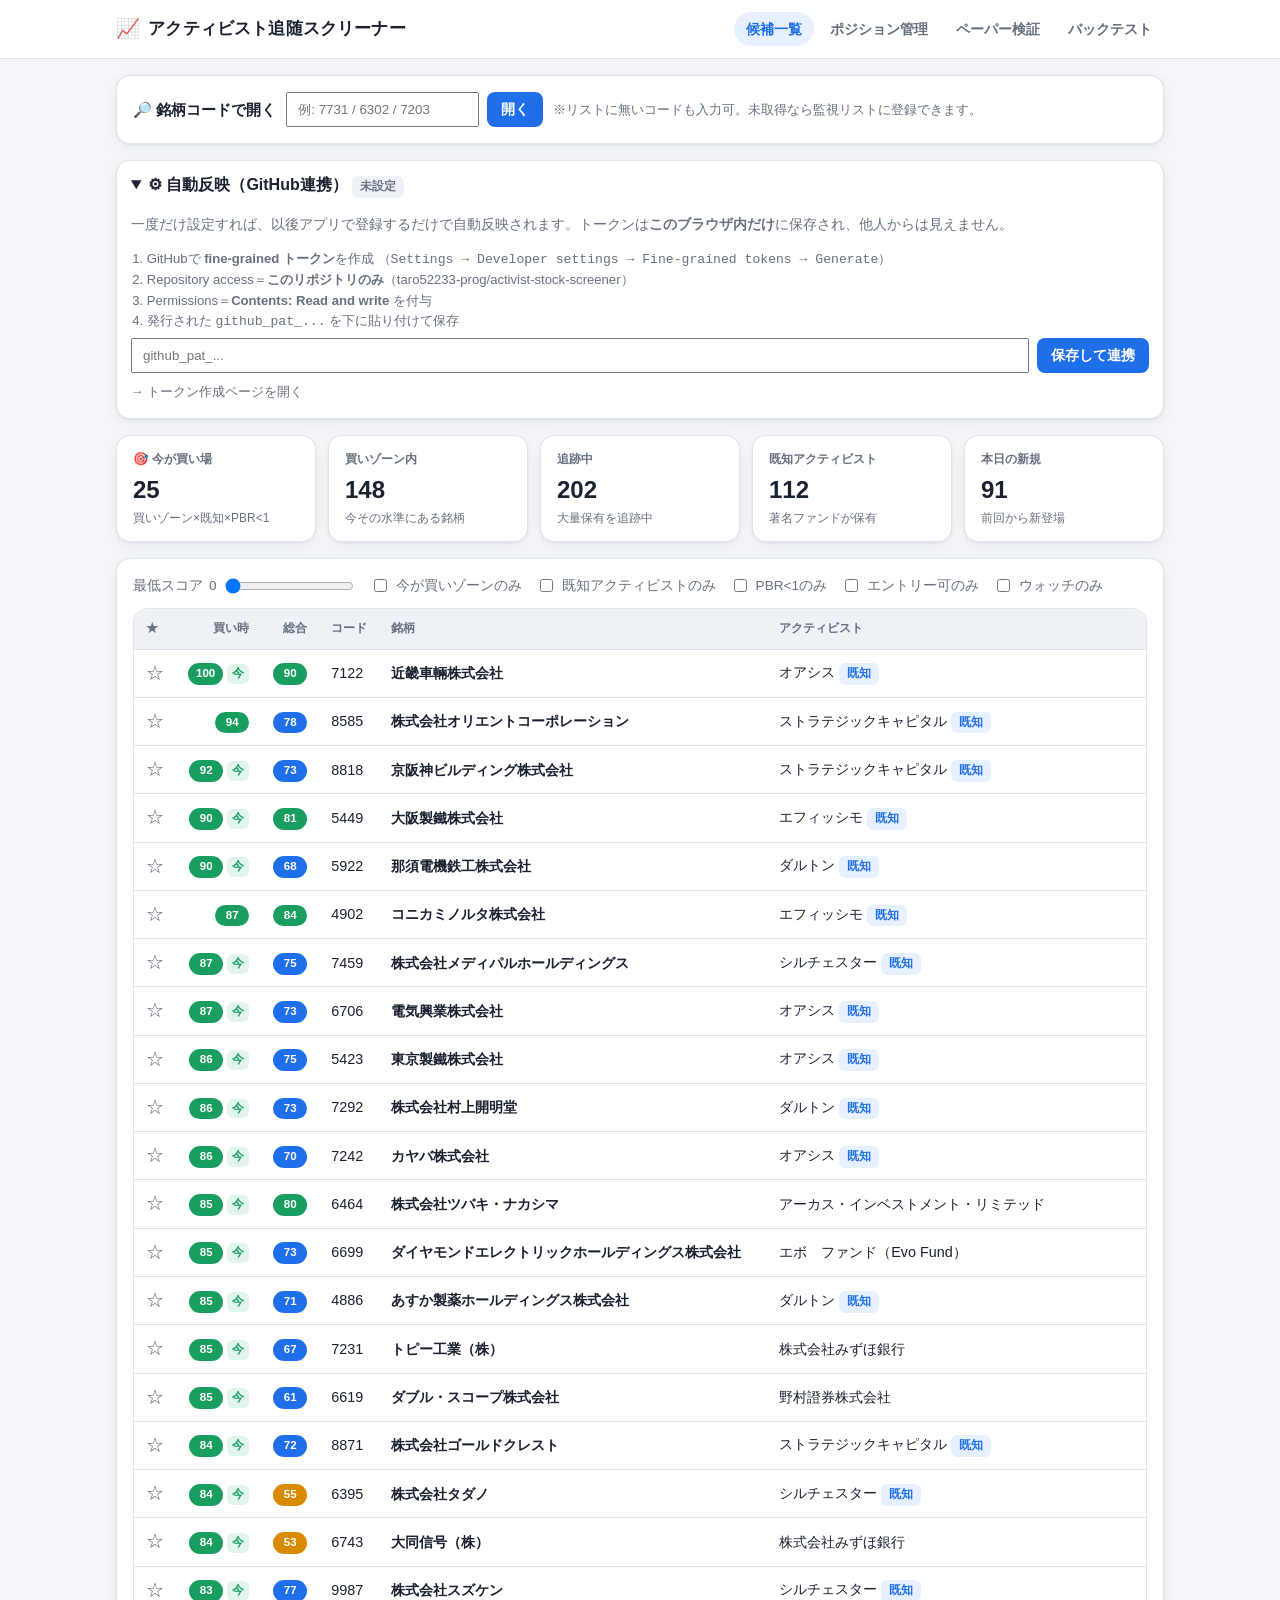
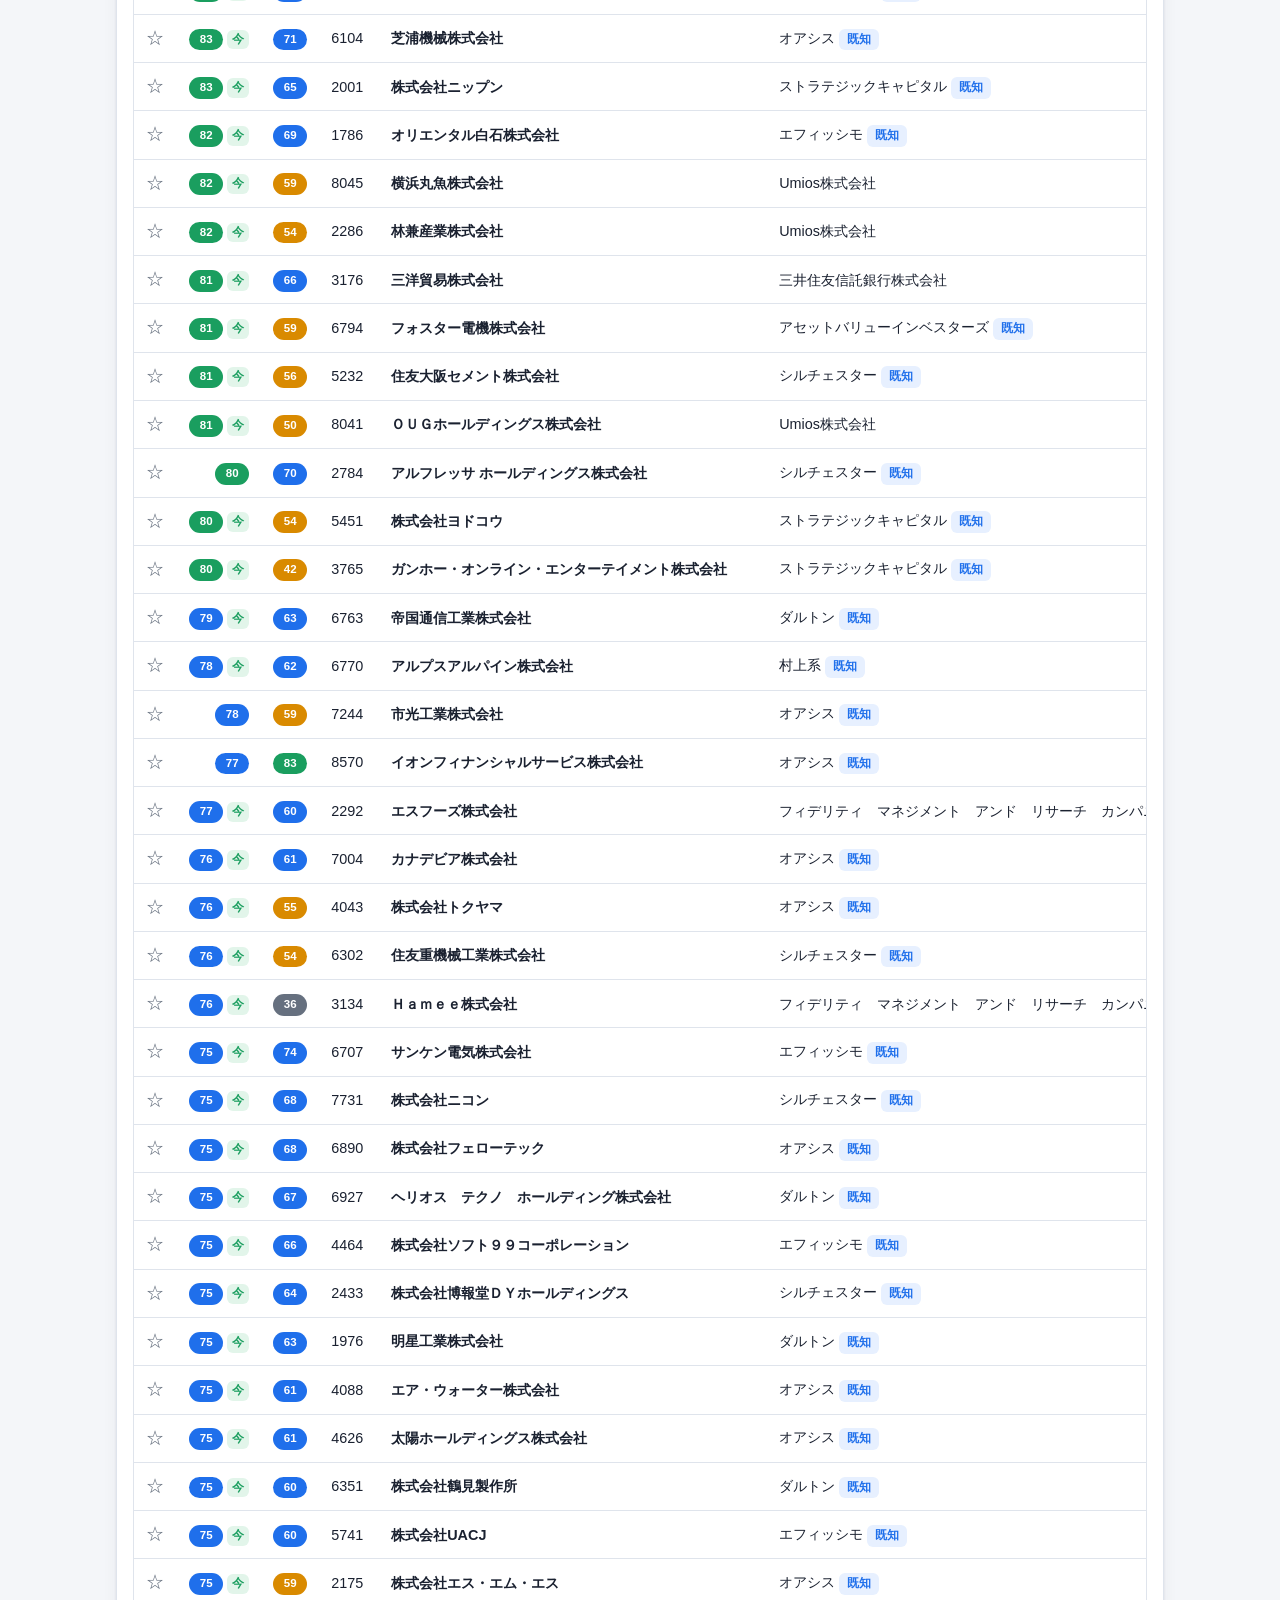
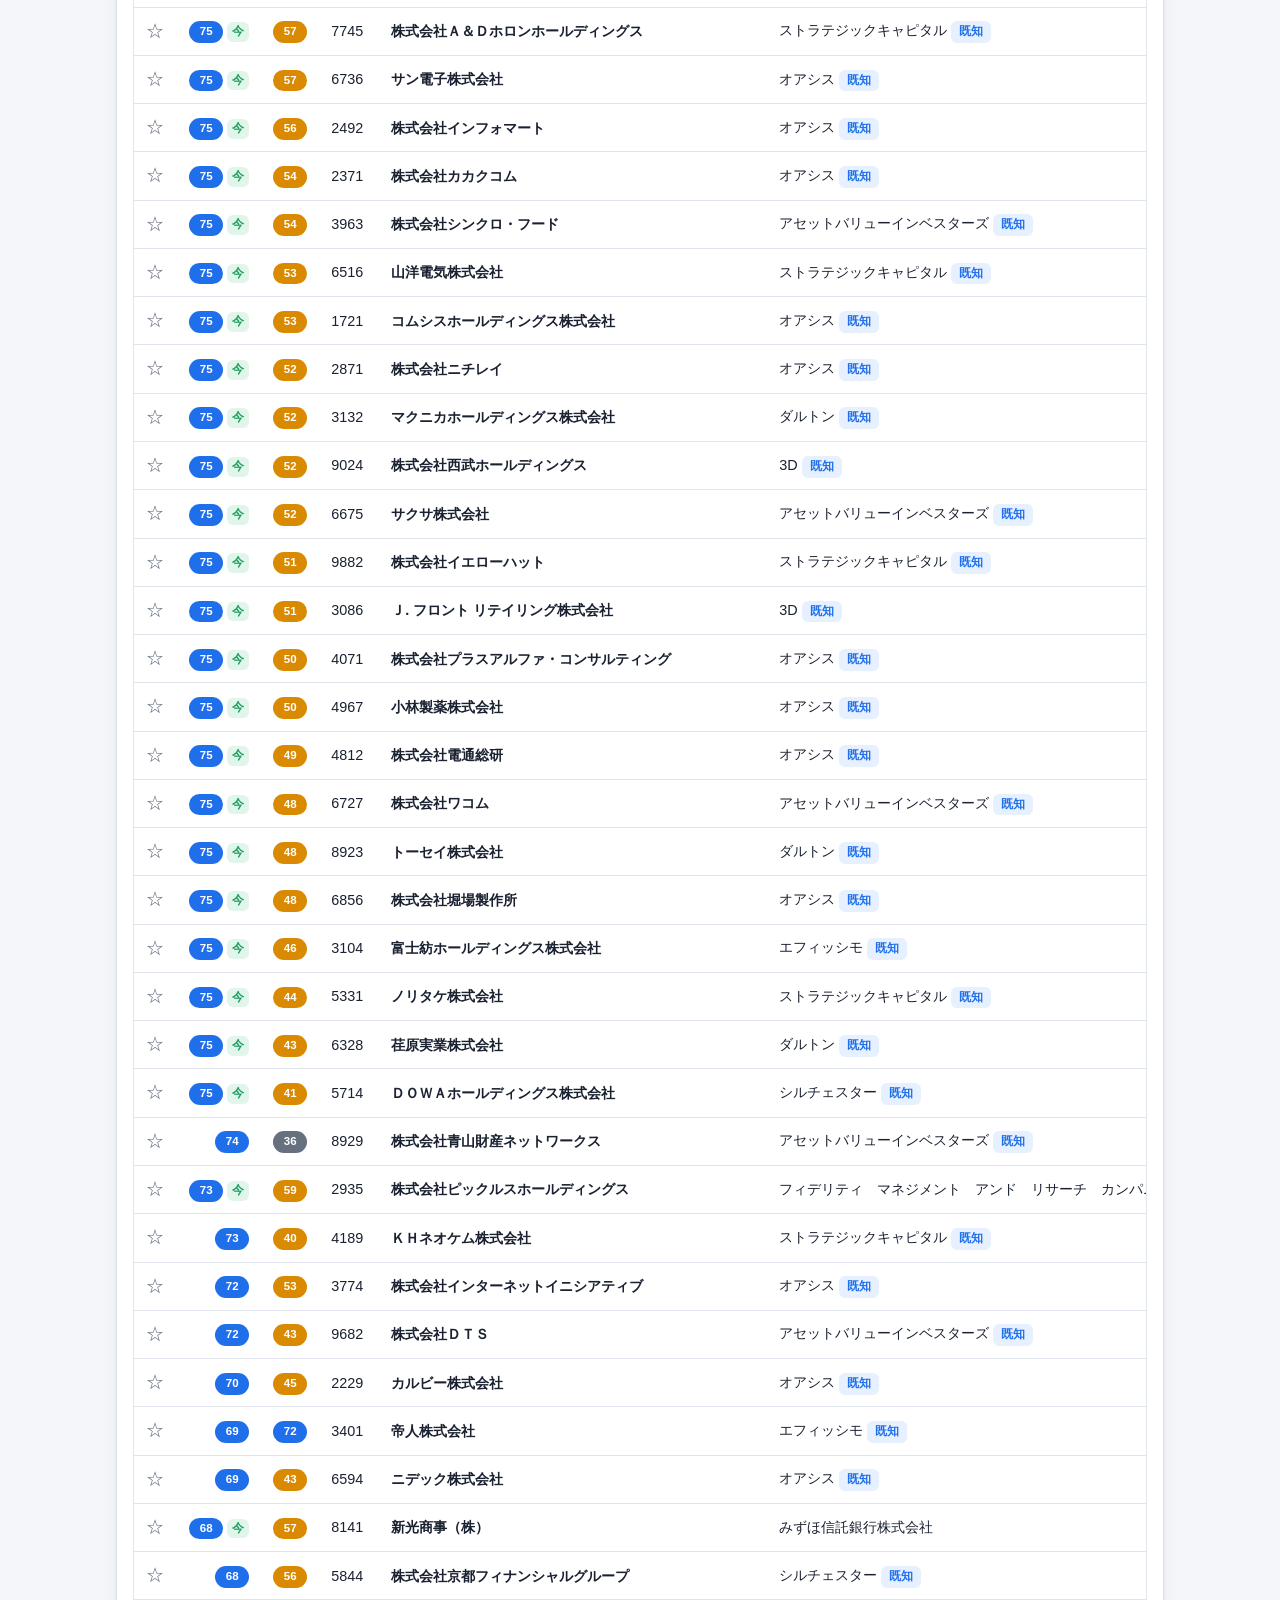
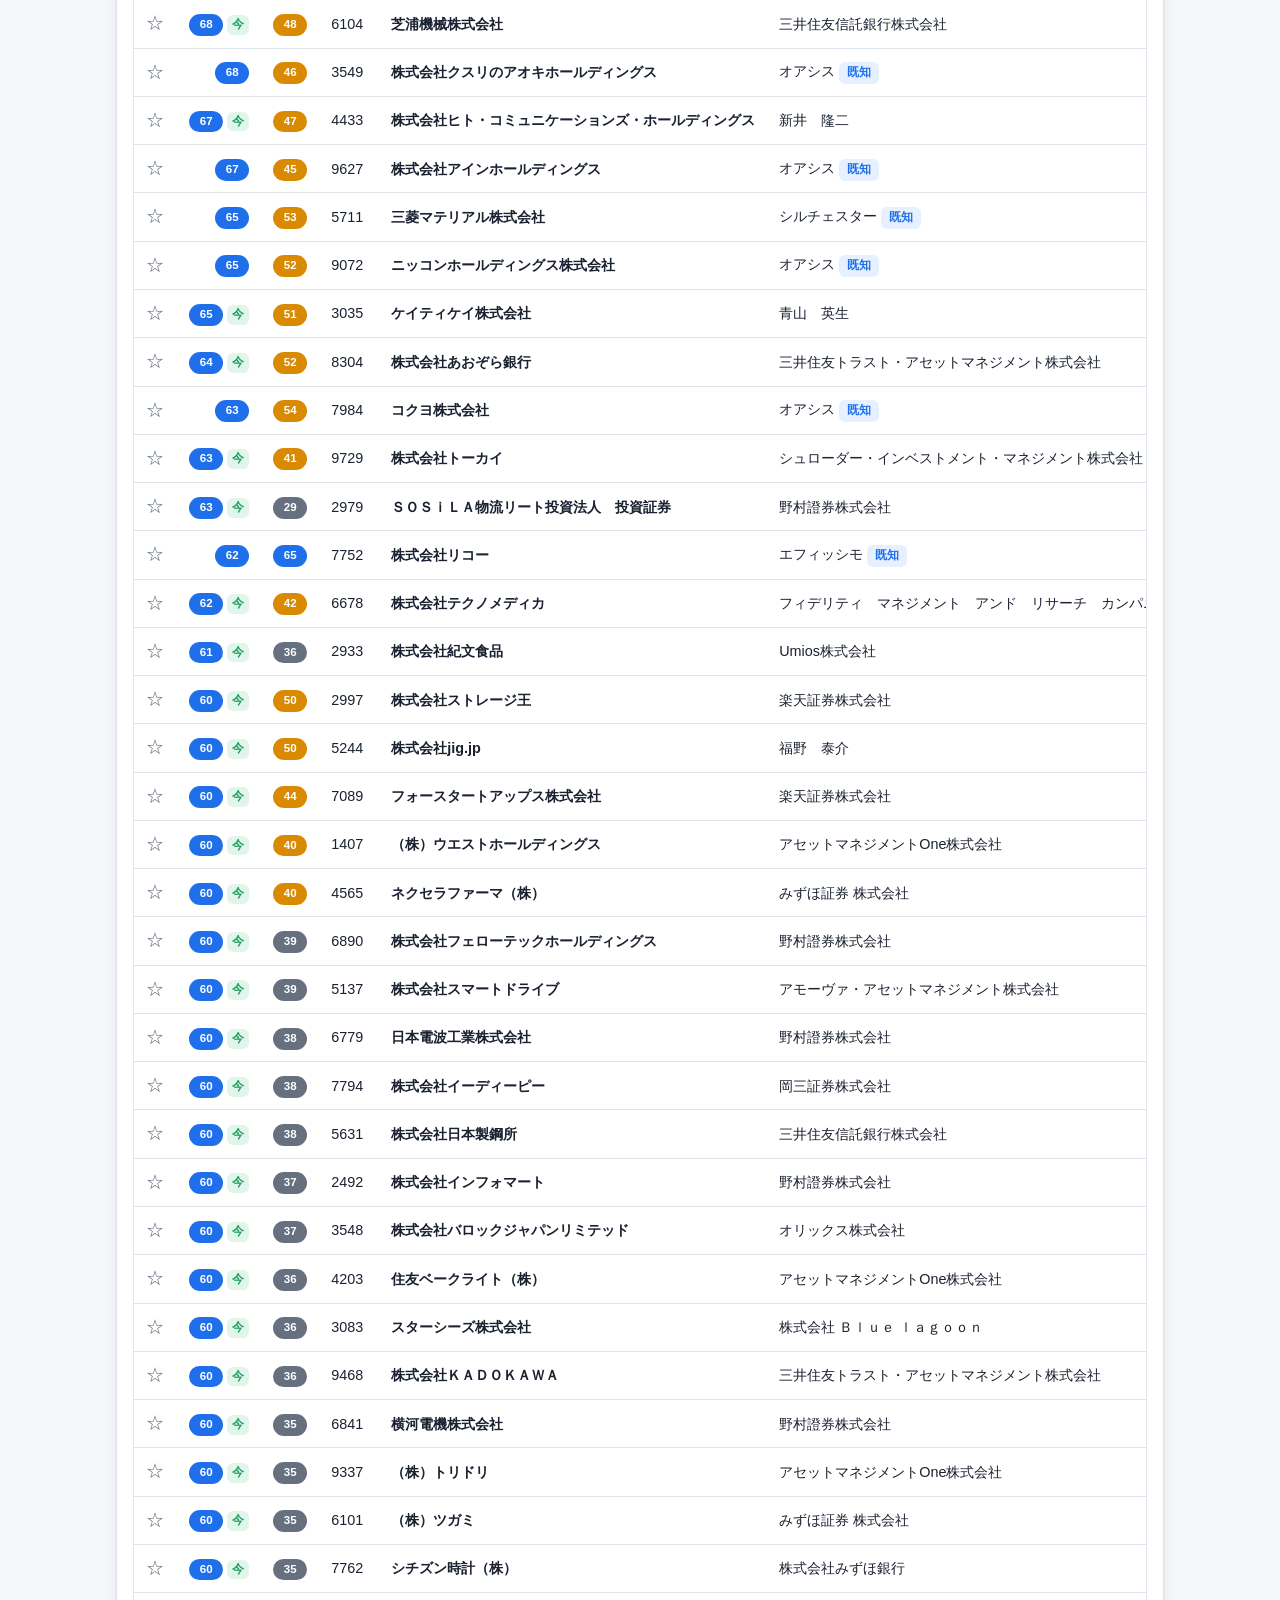
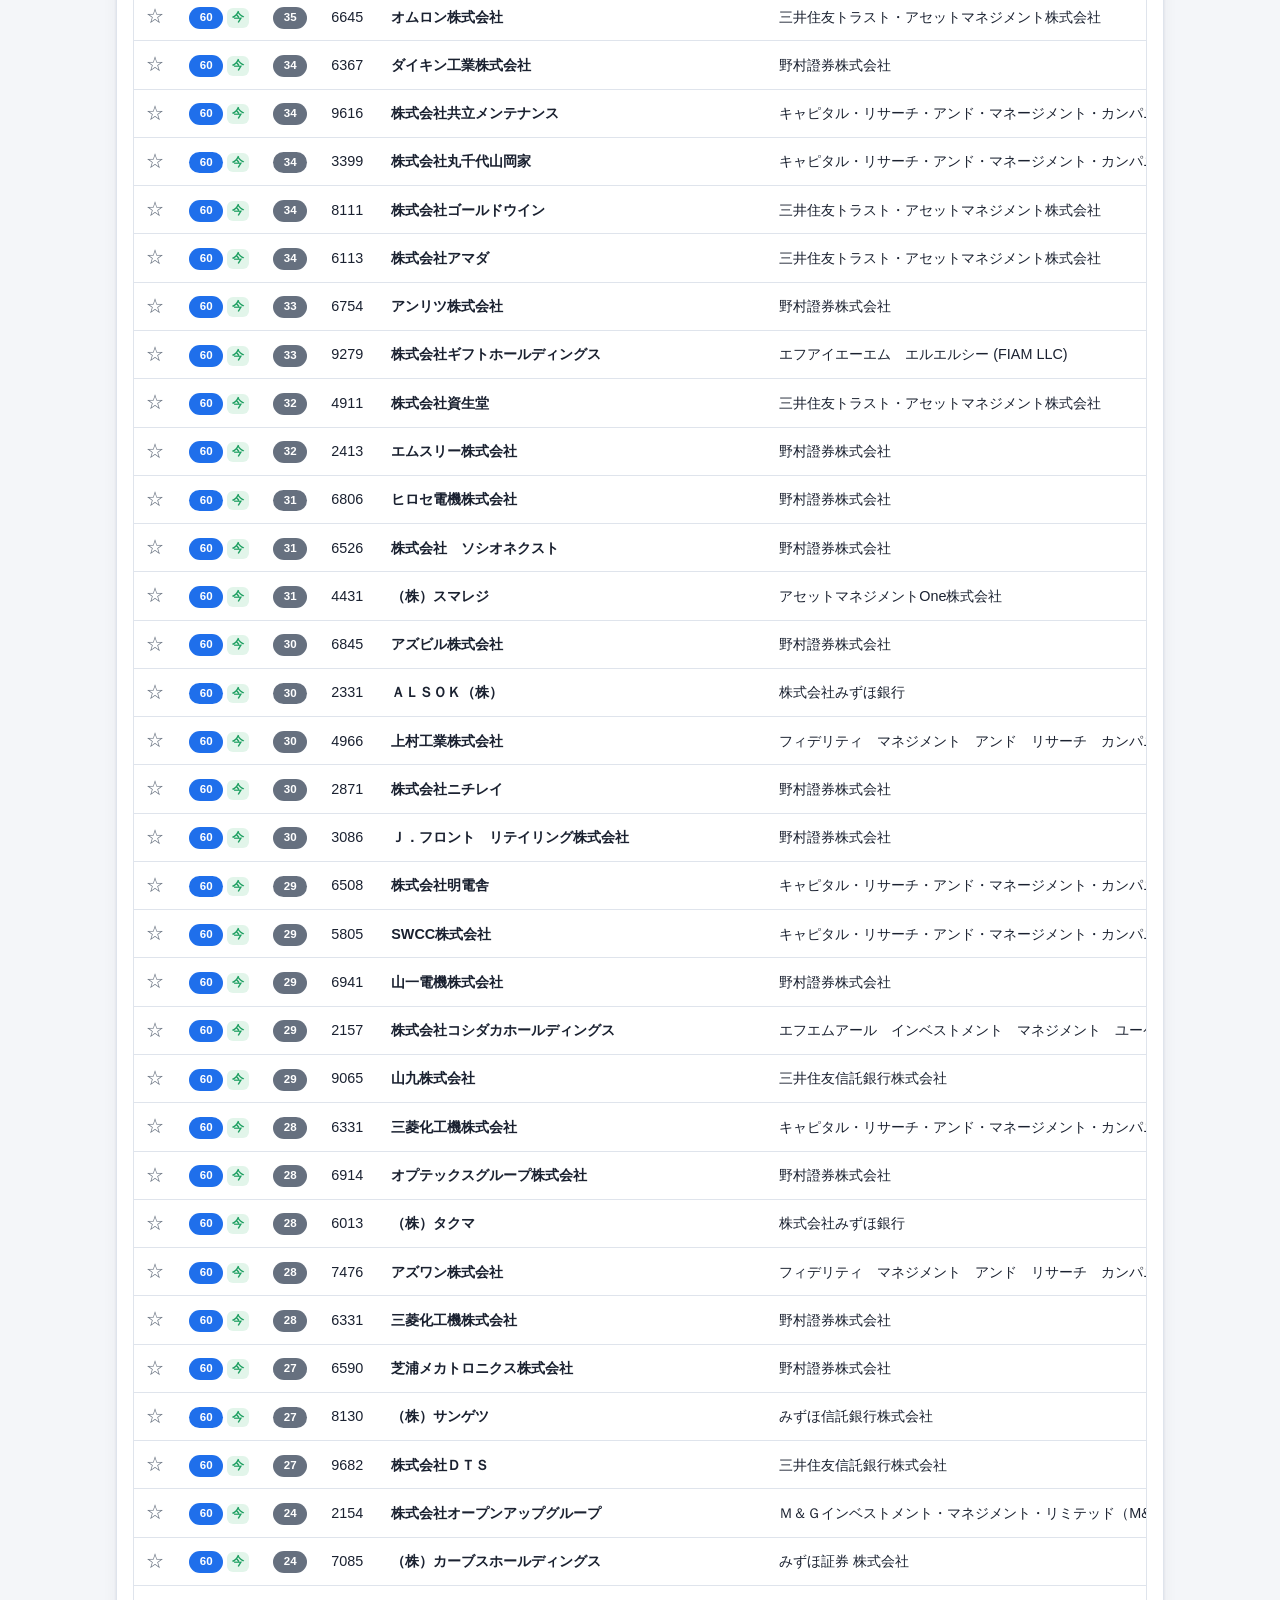
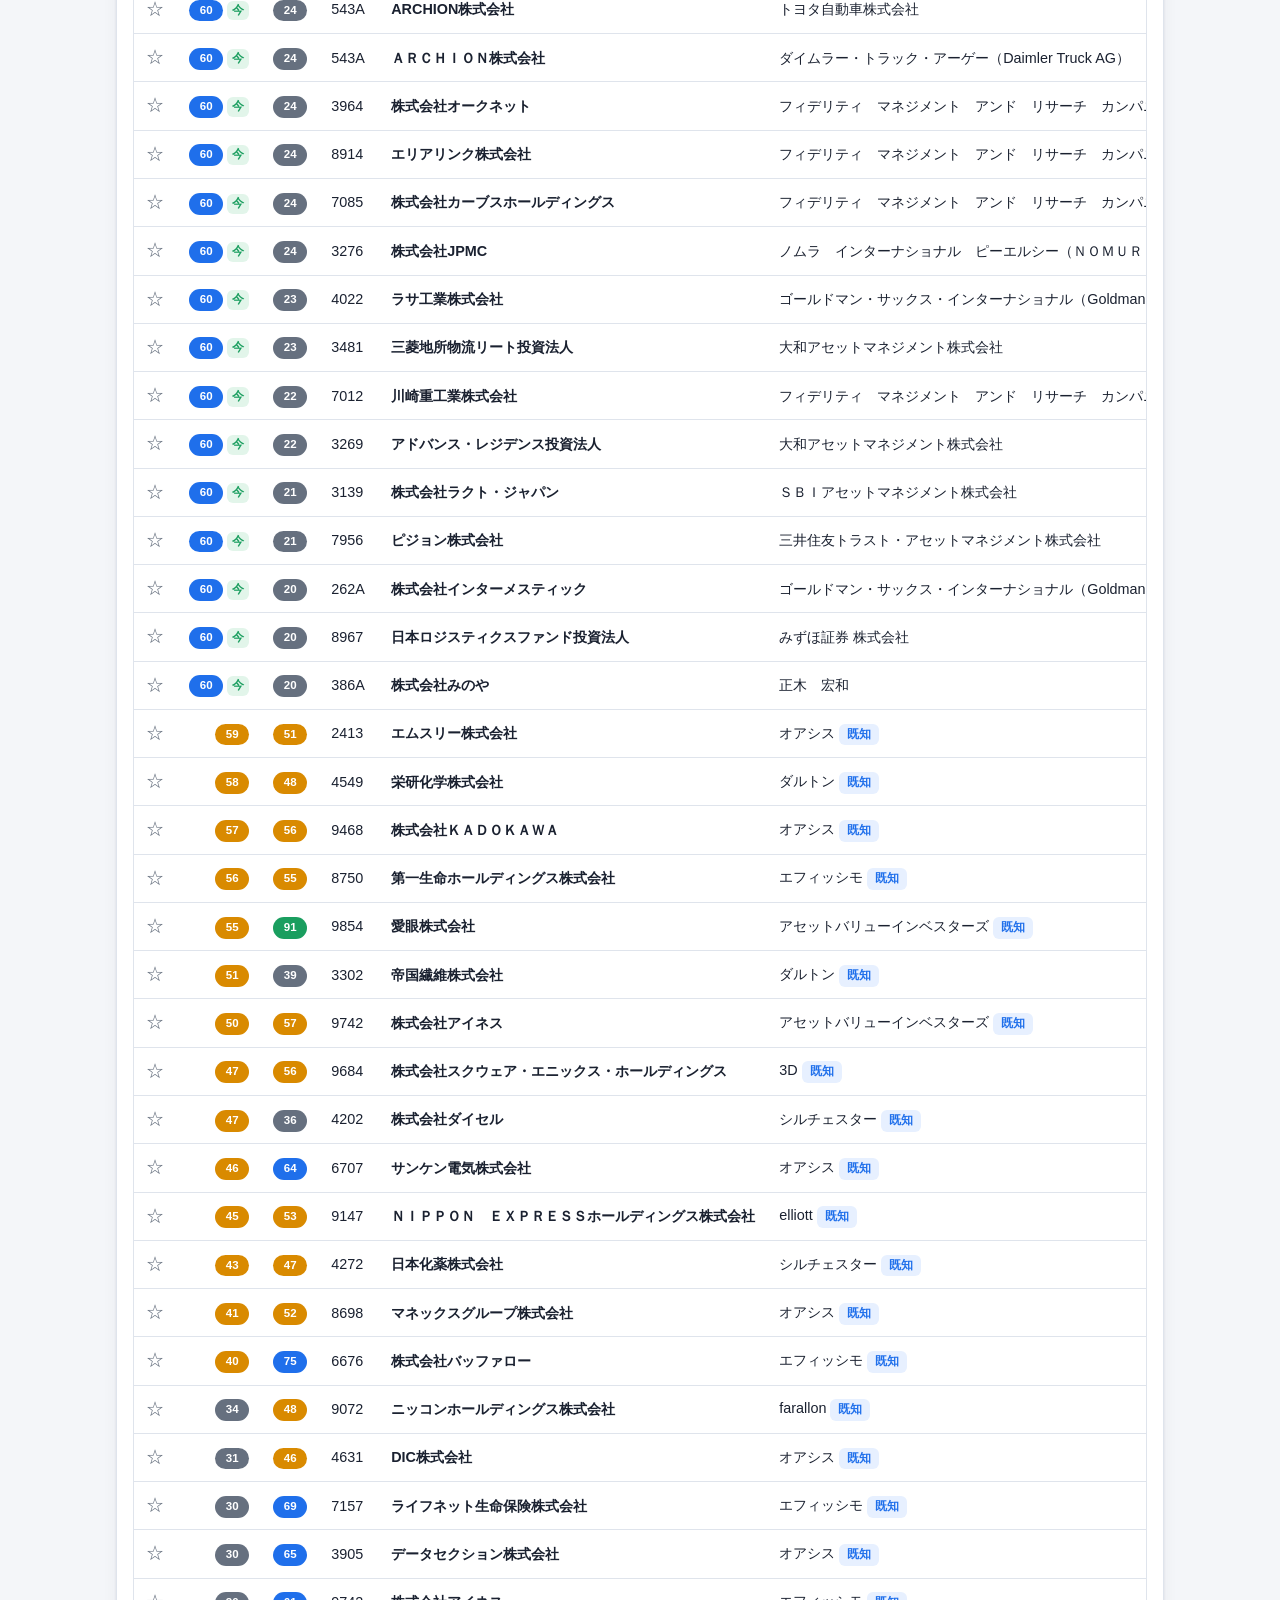
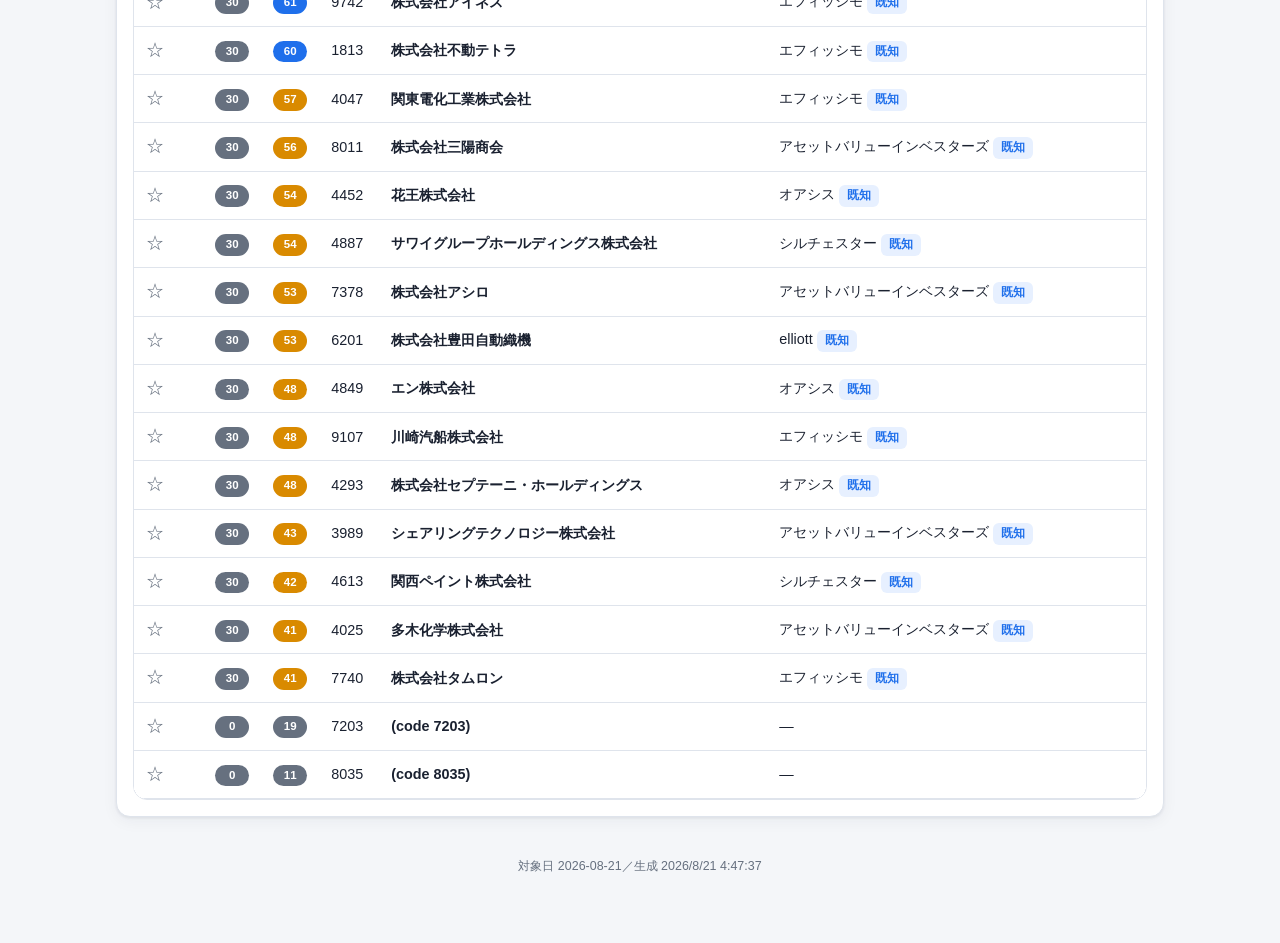
==== commit 8303400b: "feat: 監視リストの自動反映（GitHub連携・トークン方式） オーナー本人のfine-grainedトークン(Contents:RW)をブラウザ内(localStorage)にだけ 保存し、アプ" ====
--- a/docs/index.html
+++ b/docs/index.html
@@ -22,6 +22,7 @@
       <span class="muted" style="font-size:.8rem">※リストに無いコードも入力可。未取得なら監視リストに登録できます。</span>
     </div>
 
+    <div id="ghSettings"></div>
     <div id="myWatch"></div>
 
     <section class="tiles" id="tiles"></section>
@@ -188,6 +189,67 @@
       });
     }
 
+    function renderGhSettings(){
+      const box = document.getElementById("ghSettings");
+      const on = ghConfigured();
+      box.innerHTML = `<details class="card" ${on?'':'open'} style="padding:0">
+        <summary style="cursor:pointer;padding:12px 14px;font-weight:600">
+          ⚙ 自動反映（GitHub連携） ${on?'<span class="chip ok">設定済み</span>':'<span class="chip">未設定</span>'}
+        </summary>
+        <div style="padding:0 14px 14px">
+          ${on ? `
+            <p class="muted" style="font-size:.85rem">連携済みです。アプリで銘柄を<strong>登録／削除</strong>すると、
+              <code>config/watchlist.txt</code> が自動更新され、翌営業日から自動取得されます。</p>
+            <button class="btn" id="ghTest">接続テスト</button>
+            <button class="linkbtn" id="ghClear" style="margin-left:12px">連携を解除（トークン削除）</button>
+            <span class="muted" id="ghMsg" style="font-size:.8rem;margin-left:8px"></span>
+          ` : `
+            <p class="muted" style="font-size:.85rem;margin-top:4px">
+              一度だけ設定すれば、以後アプリで登録するだけで自動反映されます。トークンは<strong>このブラウザ内だけ</strong>に保存され、他人からは見えません。
+            </p>
+            <ol class="muted" style="font-size:.82rem;padding-left:1.2em;margin:6px 0">
+              <li>GitHubで <strong>fine-grained トークン</strong>を作成
+                （<code>Settings → Developer settings → Fine-grained tokens → Generate</code>）</li>
+              <li>Repository access＝<strong>このリポジトリのみ</strong>（${GH.owner}/${GH.repo}）</li>
+              <li>Permissions＝<strong>Contents: Read and write</strong> を付与</li>
+              <li>発行された <code>github_pat_...</code> を下に貼り付けて保存</li>
+            </ol>
+            <div style="display:flex;gap:8px;flex-wrap:wrap;align-items:center">
+              <input id="ghToken" type="password" class="field" placeholder="github_pat_..." autocomplete="off"
+                     style="padding:8px 10px;min-width:240px;flex:1" />
+              <button class="btn" id="ghSave">保存して連携</button>
+            </div>
+            <div style="margin-top:6px"><a href="https://github.com/settings/personal-access-tokens/new" target="_blank" rel="noopener" class="muted" style="font-size:.8rem">→ トークン作成ページを開く</a>
+              <span class="muted" id="ghMsg" style="font-size:.8rem;margin-left:8px"></span></div>
+          `}
+        </div>
+      </details>`;
+      const save = document.getElementById("ghSave");
+      if (save) save.addEventListener("click", async ()=>{
+        const t = document.getElementById("ghToken").value.trim();
+        if (!t){ document.getElementById("ghMsg").textContent="トークンを入力してください"; return; }
+        setGhToken(t);
+        document.getElementById("ghMsg").textContent="接続を確認中…";
+        const ok = await ghTestConnection();
+        if (!ok){ clearGhToken(); document.getElementById("ghMsg").textContent="⚠ 接続失敗。権限（Contents:RW）とリポジトリ指定を確認してください"; return; }
+        renderGhSettings(); renderMyWatch();
+      });
+      const clear = document.getElementById("ghClear");
+      if (clear) clear.addEventListener("click", ()=>{ clearGhToken(); renderGhSettings(); renderMyWatch(); });
+      const test = document.getElementById("ghTest");
+      if (test) test.addEventListener("click", async ()=>{
+        document.getElementById("ghMsg").textContent="確認中…";
+        document.getElementById("ghMsg").textContent = (await ghTestConnection()) ? "✅ 接続OK" : "⚠ 接続失敗（権限/リポジトリを確認）";
+      });
+    }
+
+    async function ghTestConnection(){
+      try {
+        const r = await ghApi(`repos/${GH.owner}/${GH.repo}/contents/${GH.path}?ref=${GH.branch}`);
+        return r.status === 200 || r.status === 404;
+      } catch { return false; }
+    }
+
     function renderMyWatch(){
       const codes = getVWatch();
       const box = document.getElementById("myWatch");
@@ -202,23 +264,29 @@
         return `<tr data-code="${code}"><td class="l">${code}</td><td class="l">${info}</td><td>${status}</td>
           <td class="l"><a href="stock.html?code=${code}">開く</a> <button class="linkbtn" data-del="${code}">削除</button></td></tr>`;
       }).join("");
+      const linked = ghConfigured();
+      const note = linked
+        ? `GitHub連携済み：登録／削除は <code>config/watchlist.txt</code> に<strong>自動反映</strong>されます（翌営業日から自動取得）。`
+        : `ブラウザに保存された監視コードです。<strong>毎日データを取得</strong>するには、上の「⚙ 自動反映」を設定するか、この一覧を <code>config/watchlist.txt</code> に反映してください。`;
       box.innerHTML = `<div class="section-title">👁 マイ監視リスト（${codes.length}件）</div>
         <div class="card">
-          <p class="muted" style="font-size:.82rem;margin:0 0 10px">
-            ブラウザに保存された監視コードです。<strong>毎日データを取得</strong>するには、この一覧を
-            <code>config/watchlist.txt</code> に反映する必要があります（静的サイトのため自動反映は不可）。
-            下のボタンでコピーできます。
-          </p>
+          <p class="muted" style="font-size:.82rem;margin:0 0 10px">${note}</p>
           <div class="table-scroll"><table>
             <thead><tr><th class="l">コード</th><th class="l">銘柄 / 指標</th><th>状態</th><th class="l">操作</th></tr></thead>
             <tbody>${rows}</tbody>
           </table></div>
-          <div style="margin-top:10px;display:flex;gap:8px;flex-wrap:wrap">
-            <button class="btn" id="copyWatch">📋 watchlist.txt 用にコピー</button>
-            <span class="muted" id="copyMsg" style="font-size:.8rem;align-self:center"></span>
+          <div style="margin-top:10px;display:flex;gap:8px;flex-wrap:wrap;align-items:center">
+            ${linked ? '' : '<button class="btn" id="copyWatch">📋 watchlist.txt 用にコピー</button>'}
+            <span class="muted" id="copyMsg" style="font-size:.8rem"></span>
           </div>
         </div>`;
-      box.querySelectorAll("[data-del]").forEach(b=>b.addEventListener("click", ()=>{ removeVWatch(b.dataset.del); renderMyWatch(); }));
+      box.querySelectorAll("[data-del]").forEach(b=>b.addEventListener("click", async ()=>{
+        const msg = document.getElementById("copyMsg");
+        if (linked && msg) msg.textContent = "反映中…";
+        const r = await unregisterWatch(b.dataset.del);
+        renderMyWatch();
+        const m2 = document.getElementById("copyMsg"); if (linked && m2) m2.textContent = ghResultMsg(r);
+      }));
       const cp = document.getElementById("copyWatch");
       if (cp) cp.addEventListener("click", async ()=>{
         const txt = getVWatch().join("\n") + "\n";
@@ -233,7 +301,7 @@
         DATA = await loadData();
         ROWS = DATA.candidates || [];
         document.getElementById("banner").innerHTML = sampleBanner(DATA);
-        renderTiles(); renderExits(); bindFilters(); bindCodeSearch(); renderMyWatch(); render();
+        renderTiles(); renderExits(); bindFilters(); bindCodeSearch(); renderGhSettings(); renderMyWatch(); render();
         document.getElementById("footer").textContent =
           `対象日 ${DATA.as_of_date}／生成 ${new Date(DATA.generated_at).toLocaleString("ja-JP")}`;
       } catch(err){
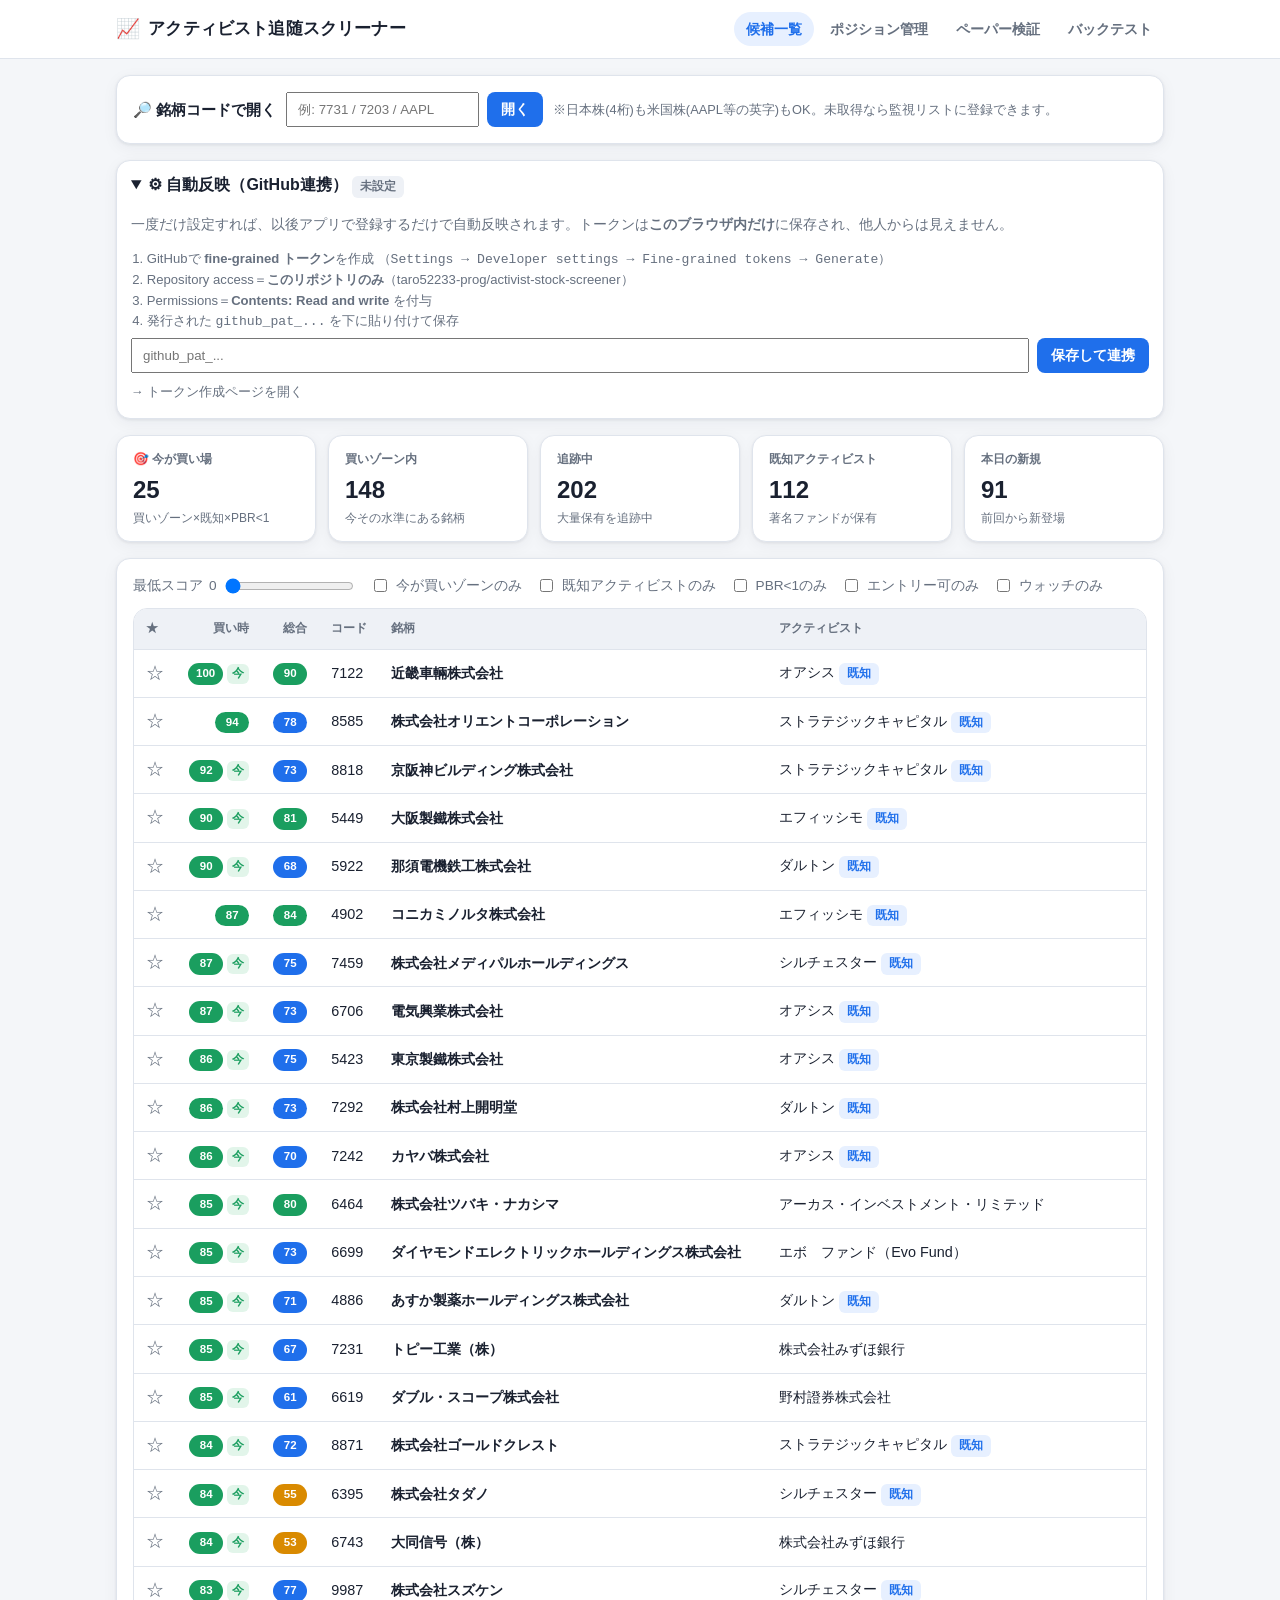
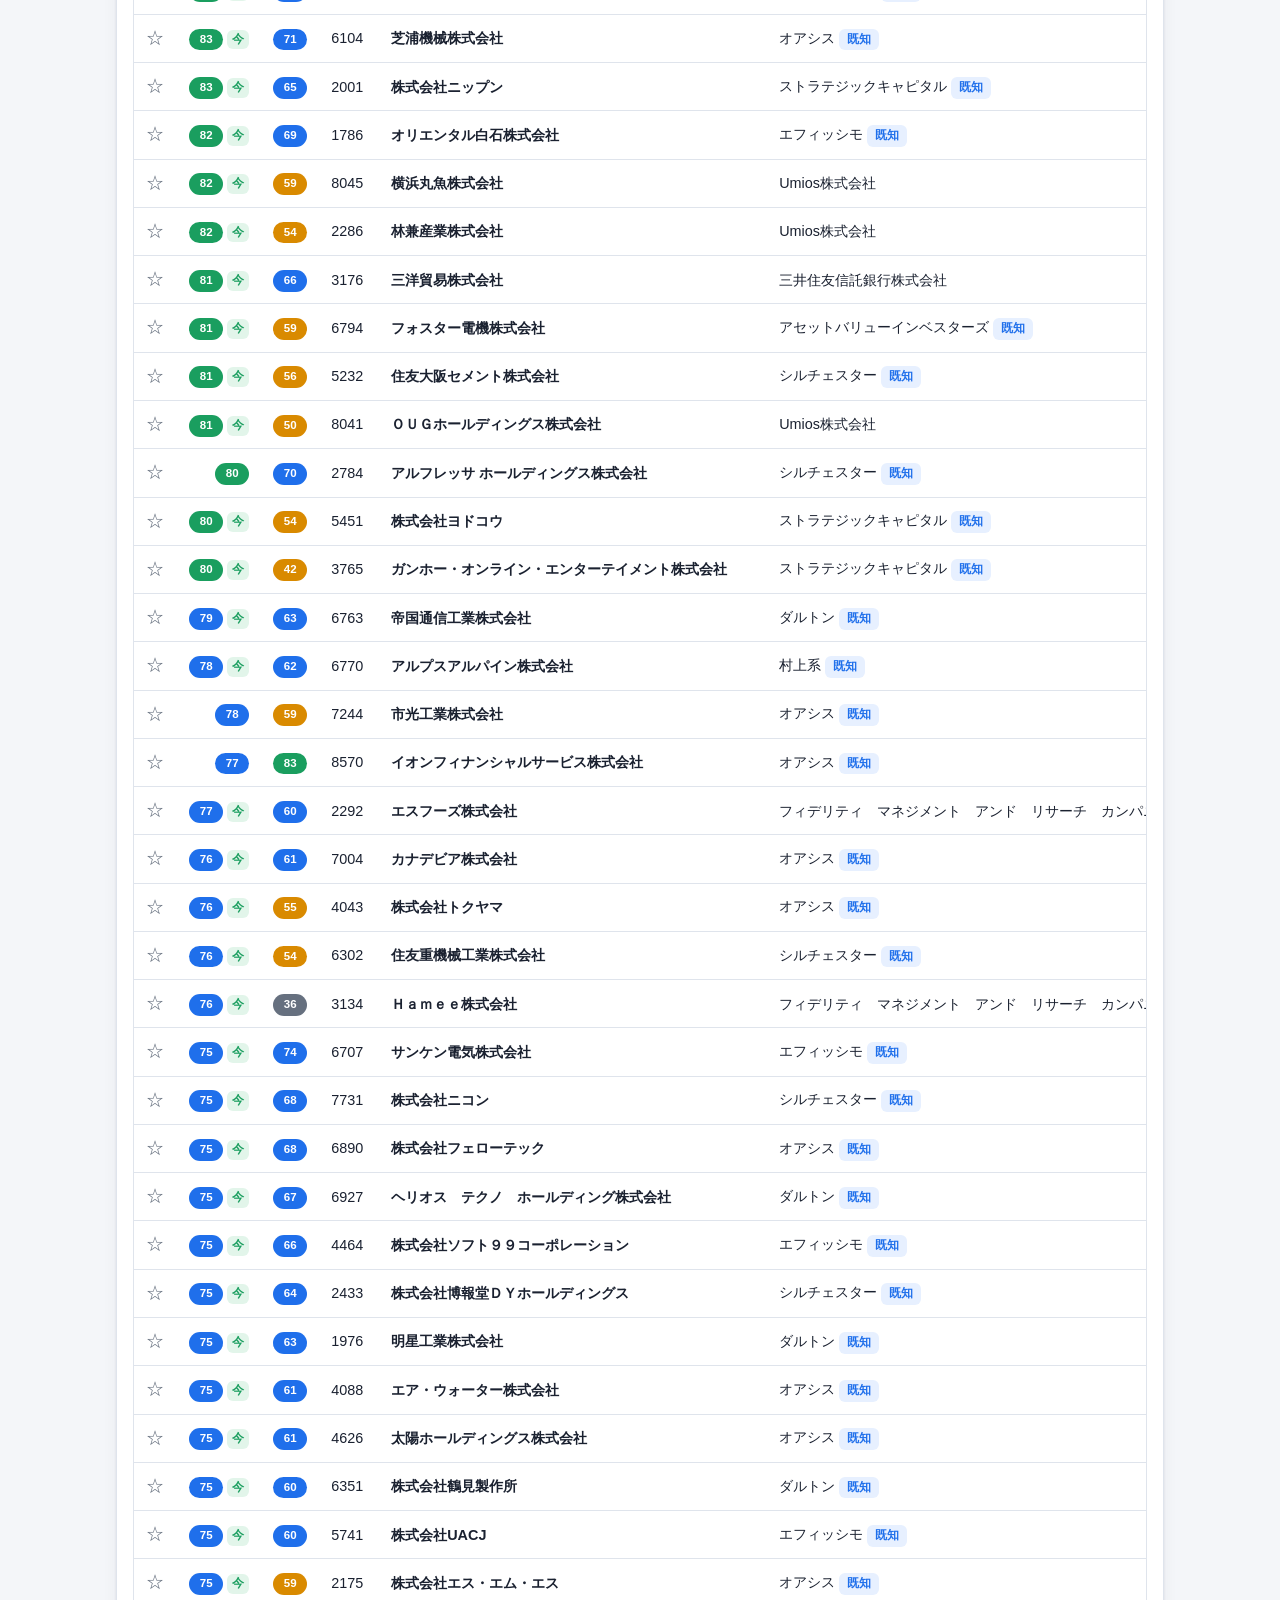
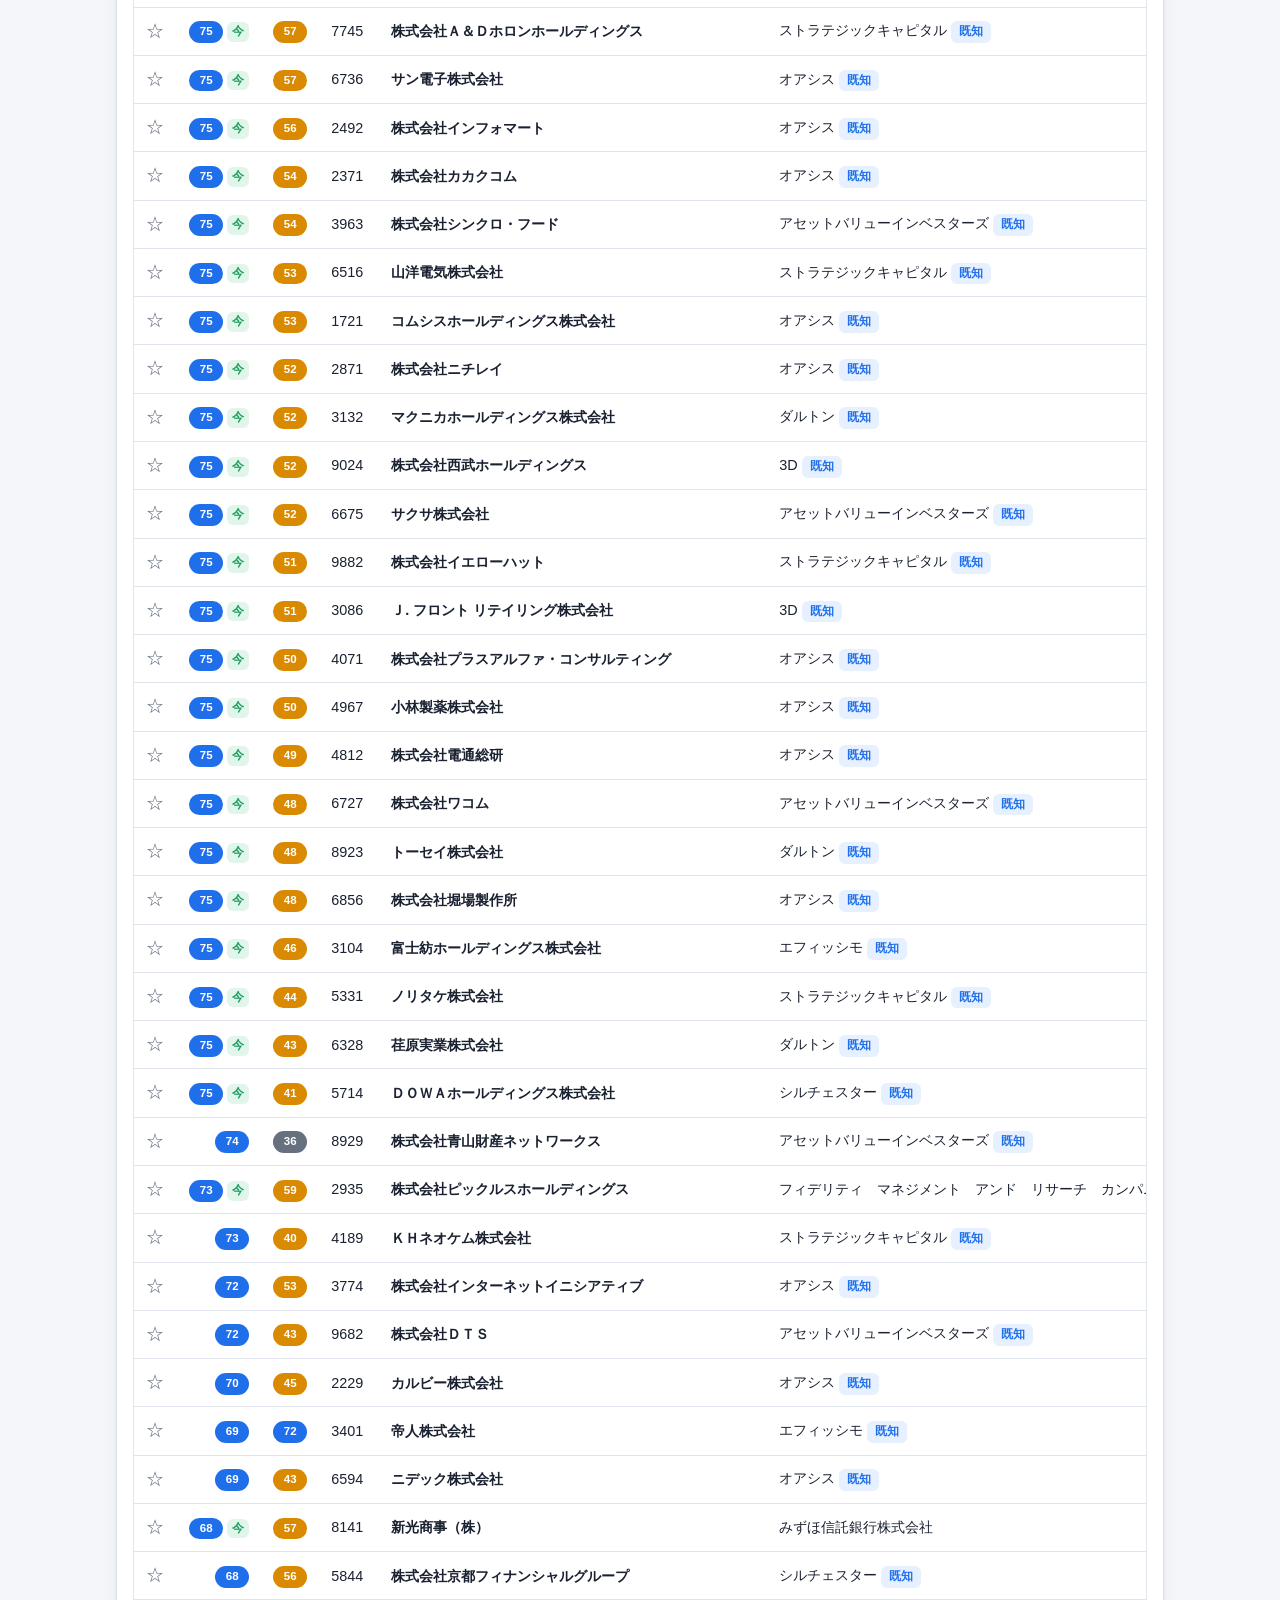
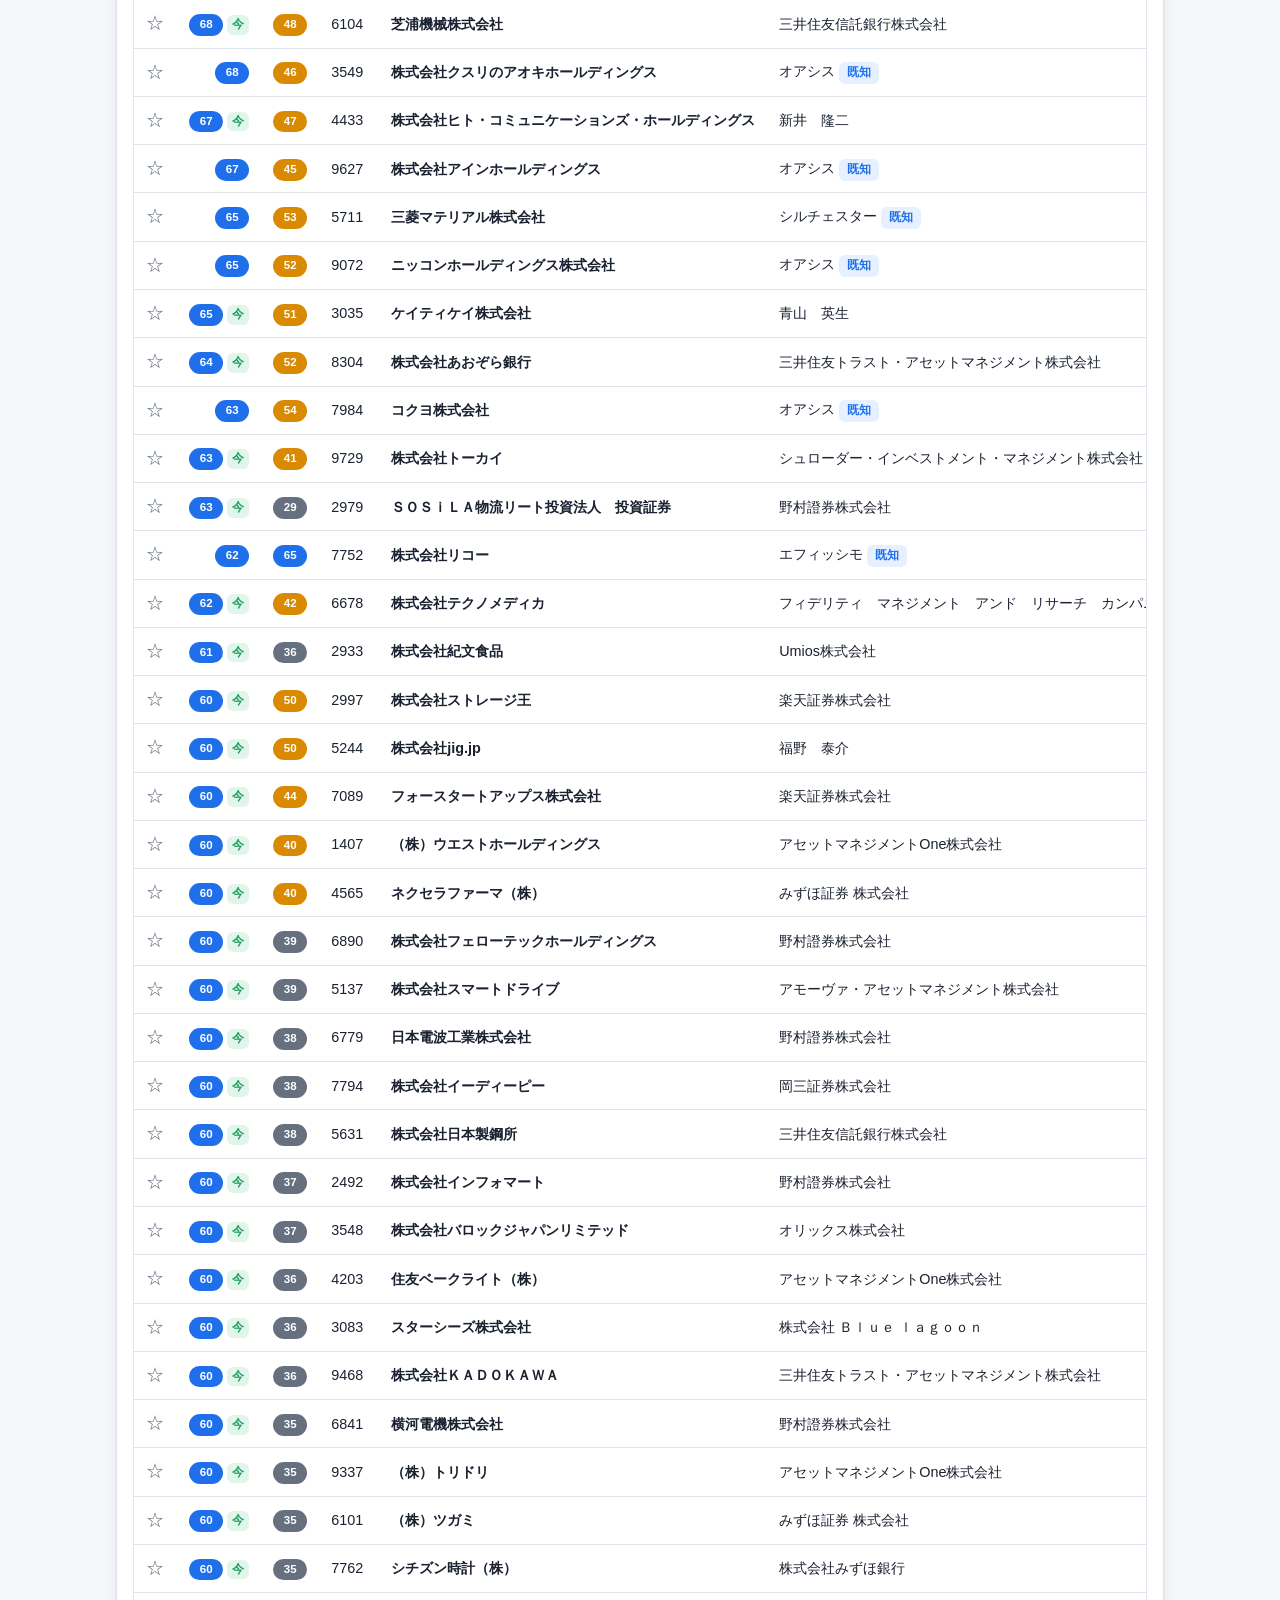
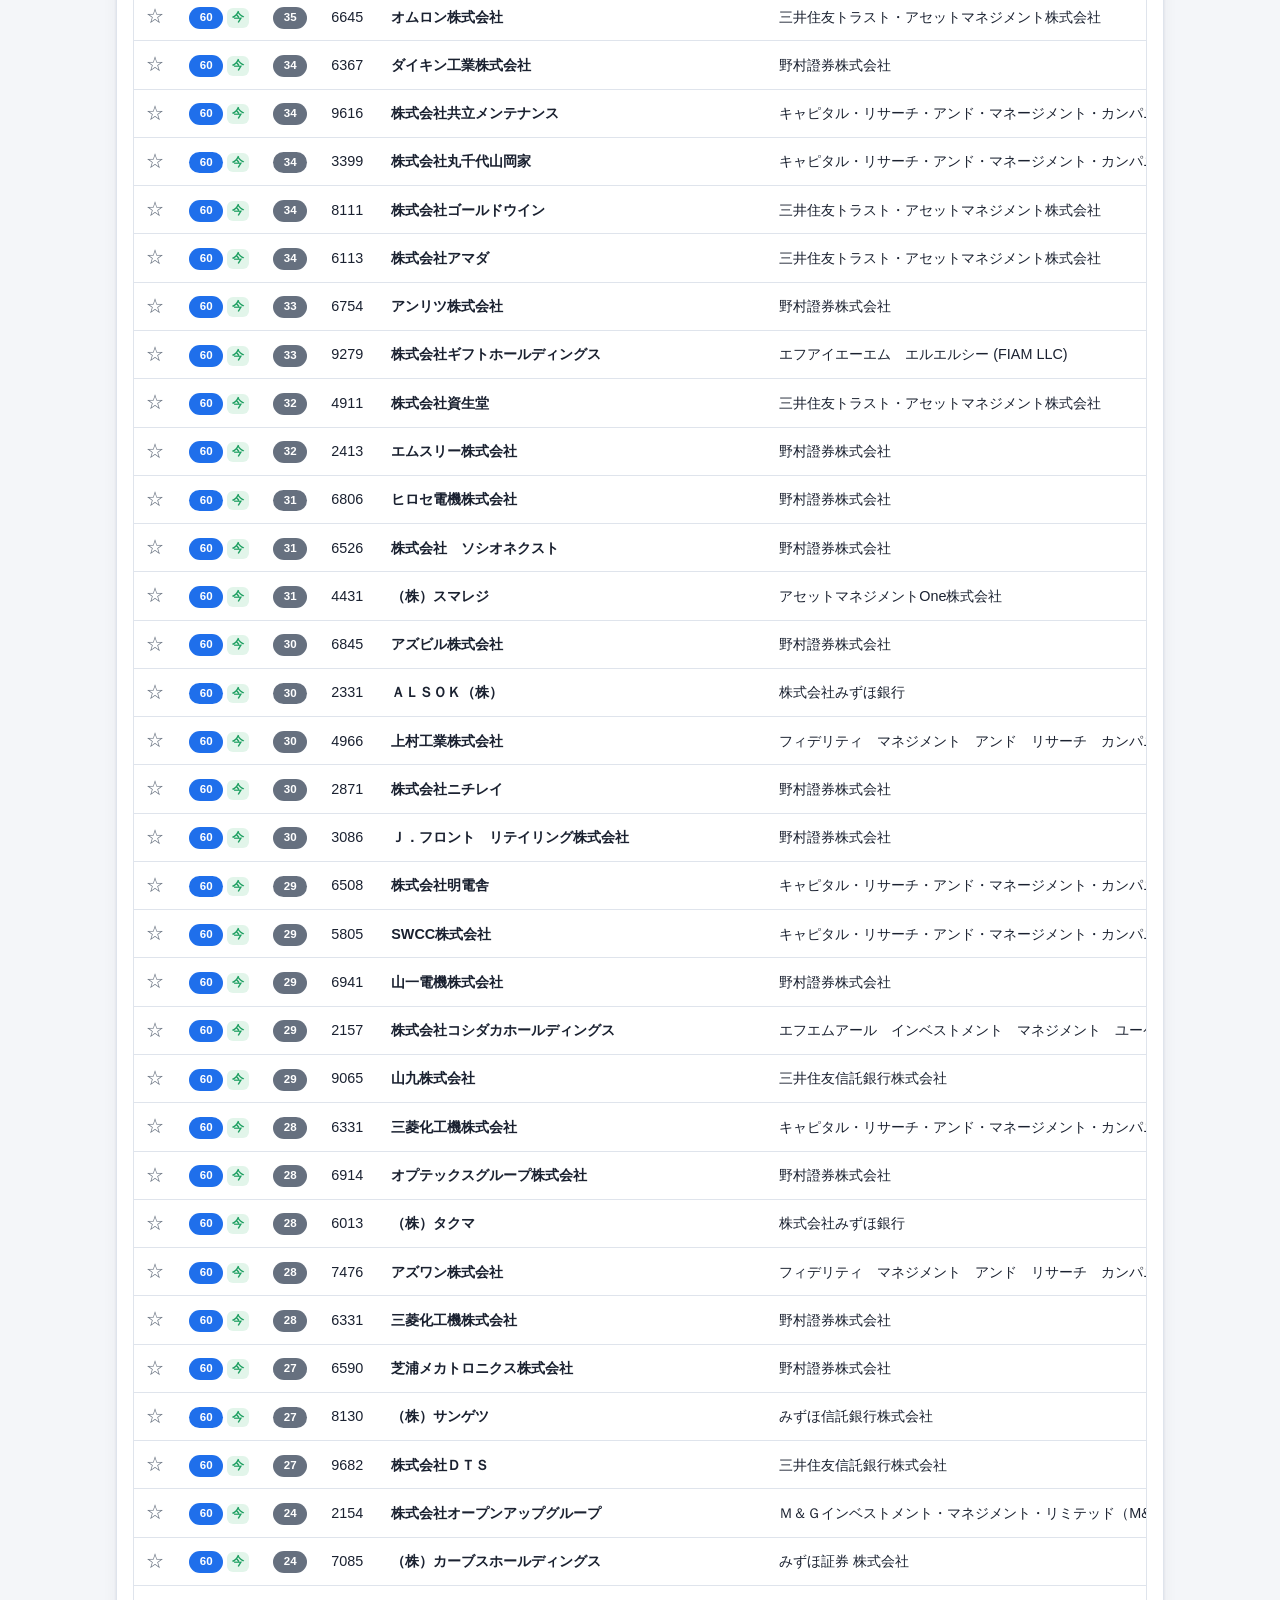
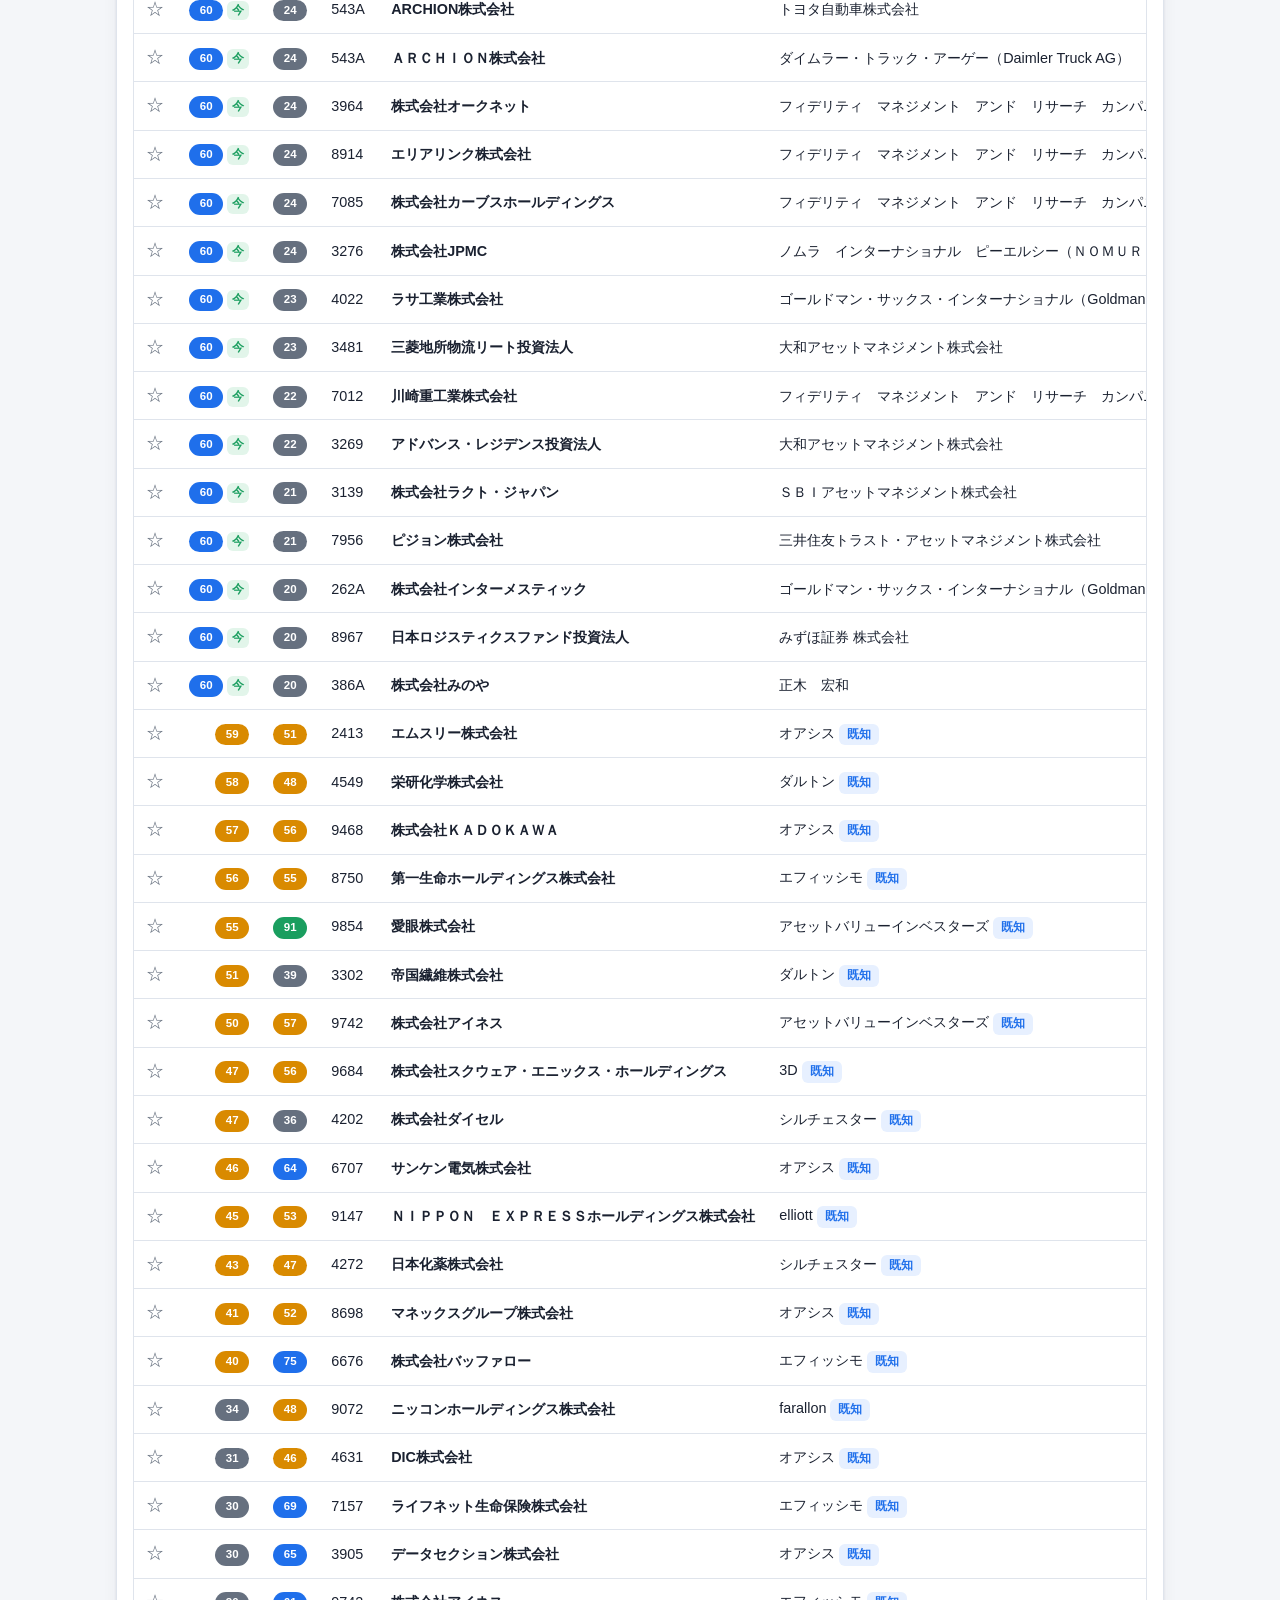
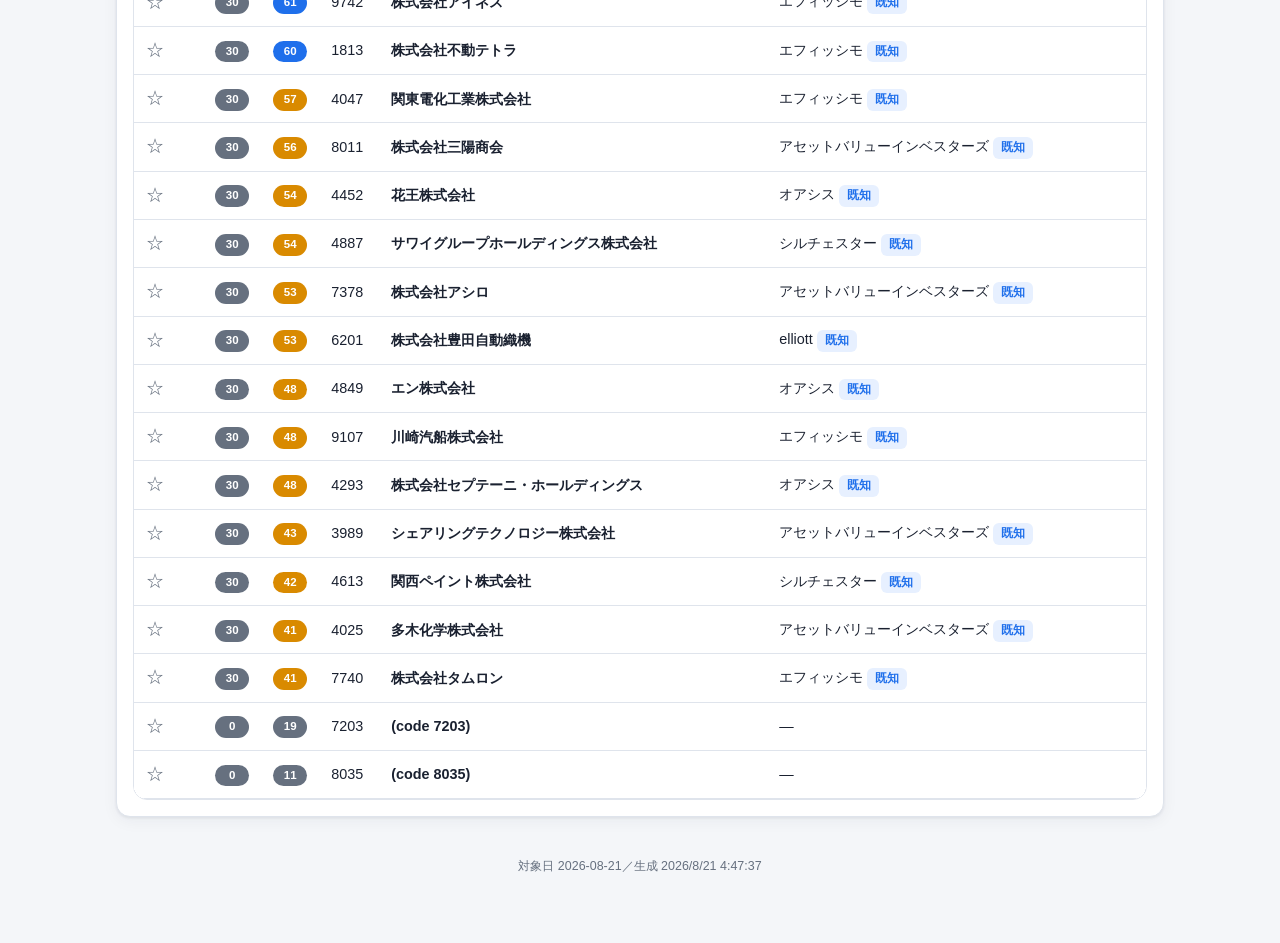
==== commit 8d96ac76: "feat: 米国株対応（監視リスト・バリュー参考） 英字ティッカー(AAPL等)をアプリから追加すると、米国株も監視リストとして 毎日 株価・チャート・PBR/簿価の割安判定を表示する。アクティビスト" ====
--- a/docs/index.html
+++ b/docs/index.html
@@ -14,12 +14,12 @@
     <div class="card" style="display:flex;align-items:center;gap:10px;flex-wrap:wrap">
       <strong style="font-size:.95rem">🔎 銘柄コードで開く</strong>
       <form id="codeForm" style="display:flex;gap:8px;flex-wrap:wrap">
-        <input id="codeInput" list="codeList" placeholder="例: 7731 / 6302 / 7203" class="field"
-               style="padding:8px 10px;min-width:180px" autocomplete="off" inputmode="numeric" />
+        <input id="codeInput" list="codeList" placeholder="例: 7731 / 7203 / AAPL" class="field"
+               style="padding:8px 10px;min-width:180px" autocomplete="off" />
         <datalist id="codeList"></datalist>
         <button class="btn" type="submit">開く</button>
       </form>
-      <span class="muted" style="font-size:.8rem">※リストに無いコードも入力可。未取得なら監視リストに登録できます。</span>
+      <span class="muted" style="font-size:.8rem">※日本株(4桁)も米国株(AAPL等の英字)もOK。未取得なら監視リストに登録できます。</span>
     </div>
 
     <div id="ghSettings"></div>
@@ -261,7 +261,8 @@
         const status = has ? '<span class="chip ok">取得済み</span>' : '<span class="chip">取得待ち</span>';
         const nm = has ? (/^\(code /.test(c.name) ? `銘柄 ${c.code}` : c.name) : '';
         const info = has ? `${nm}${c.derived.pbr!=null?`｜PBR${fmt2(c.derived.pbr)}`:''}` : '<span class="muted">日次取得に載るとチャート・財務が表示されます</span>';
-        return `<tr data-code="${code}"><td class="l">${code}</td><td class="l">${info}</td><td>${status}</td>
+        const flag = isUsTicker(code) ? ' <span class="chip">🇺🇸</span>' : '';
+        return `<tr data-code="${code}"><td class="l">${code}${flag}</td><td class="l">${info}</td><td>${status}</td>
           <td class="l"><a href="stock.html?code=${code}">開く</a> <button class="linkbtn" data-del="${code}">削除</button></td></tr>`;
       }).join("");
       const linked = ghConfigured();
